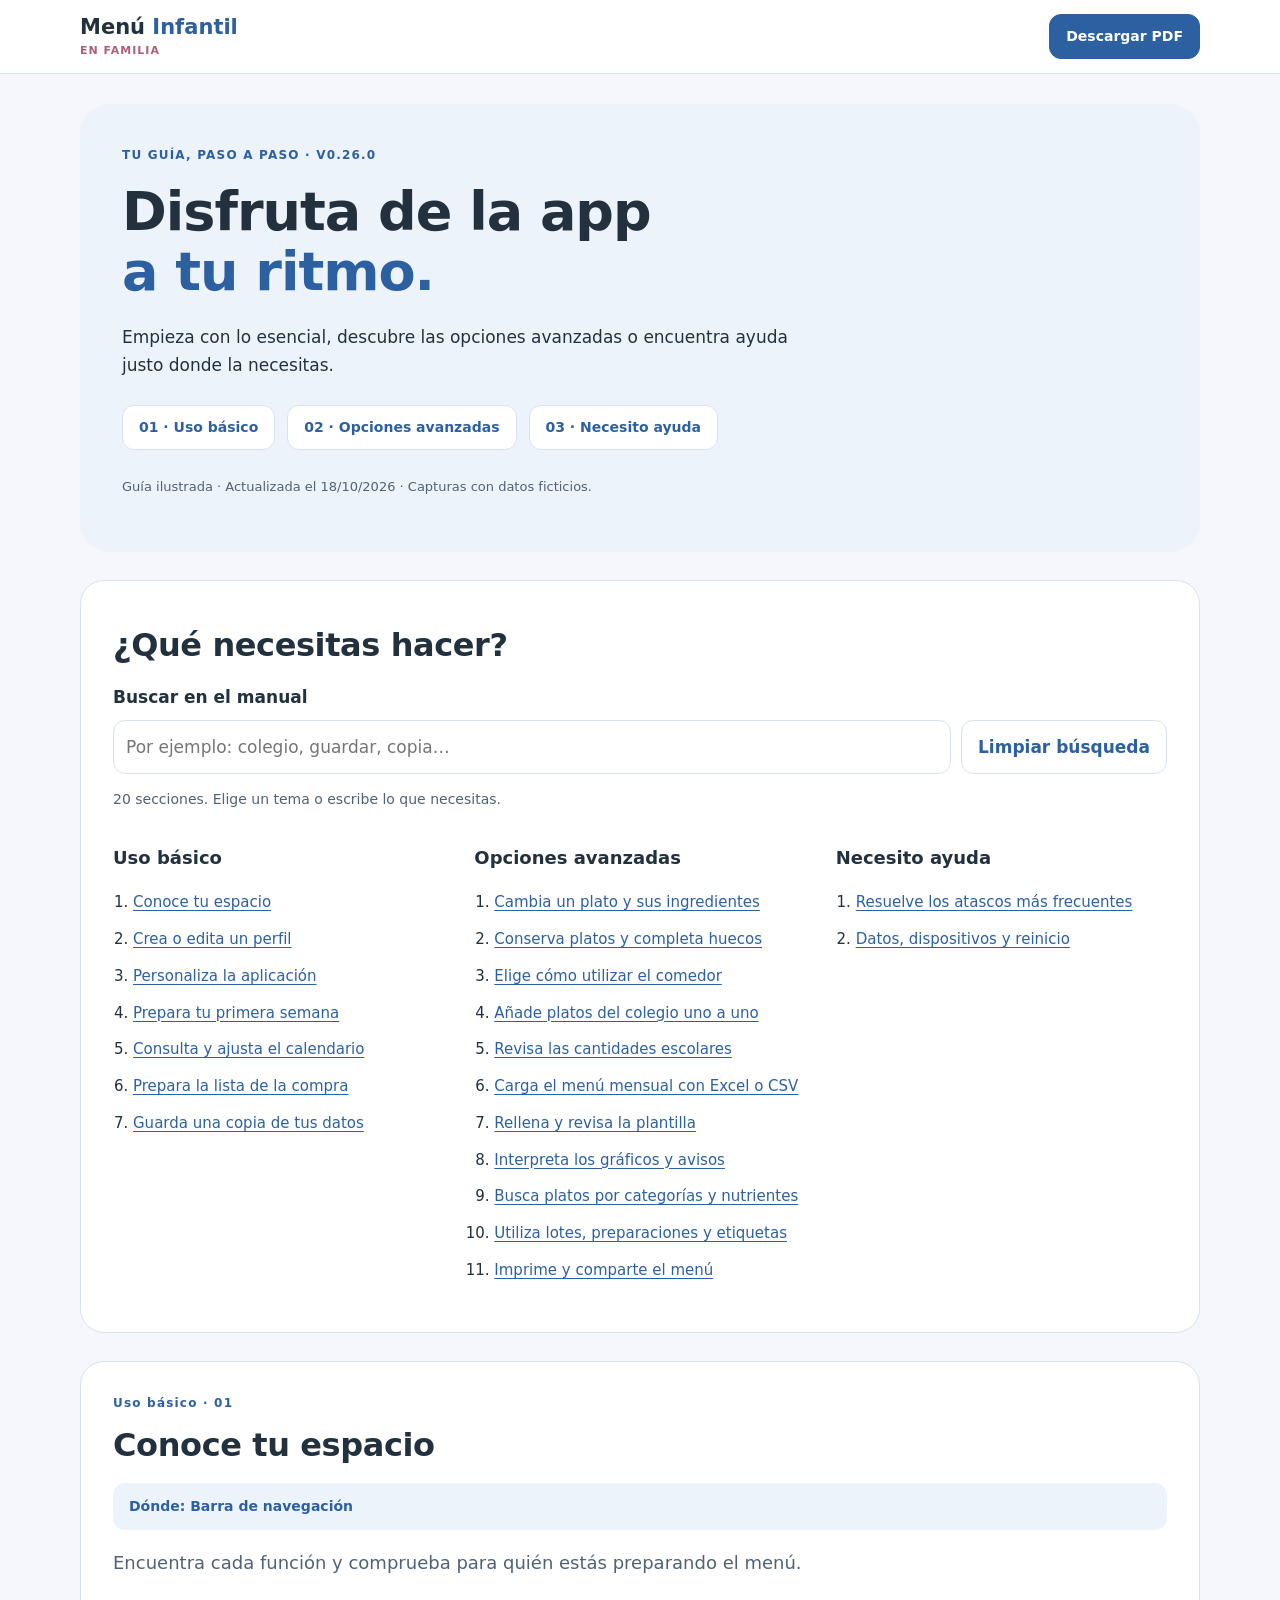
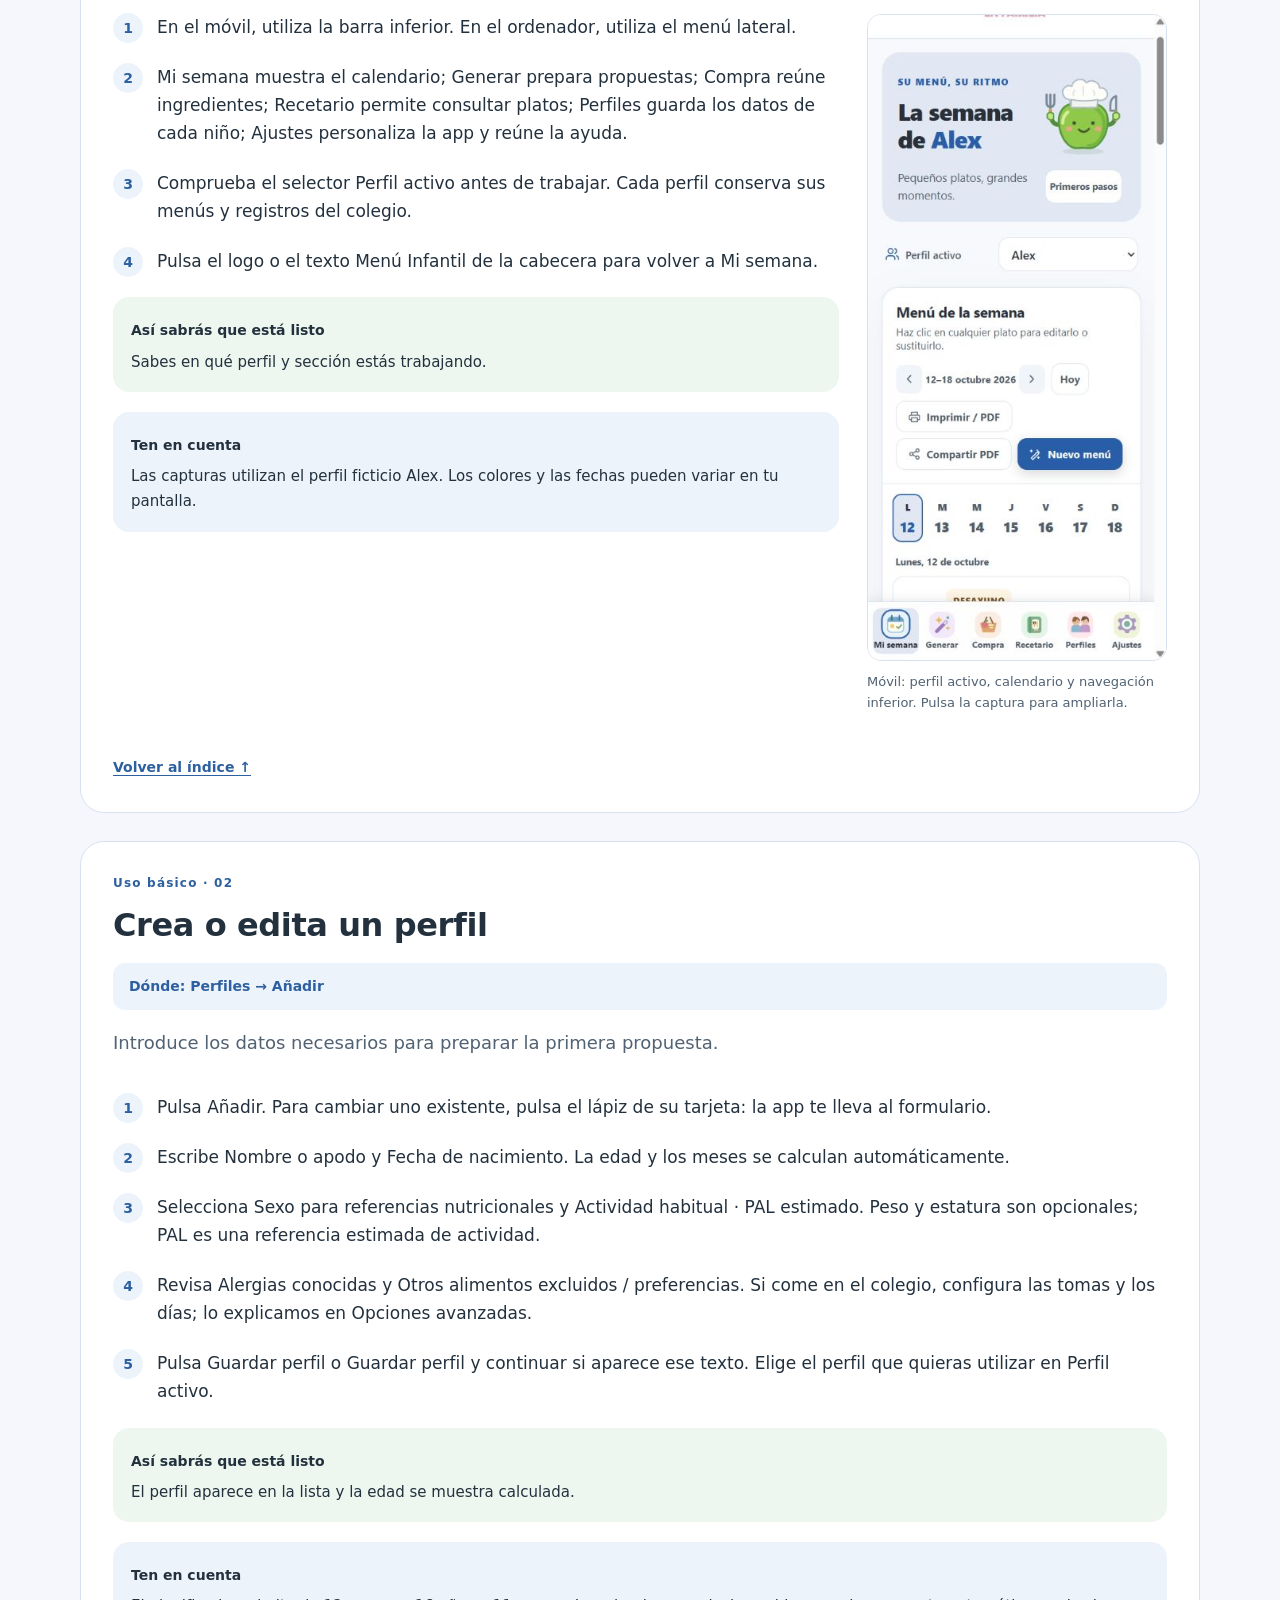
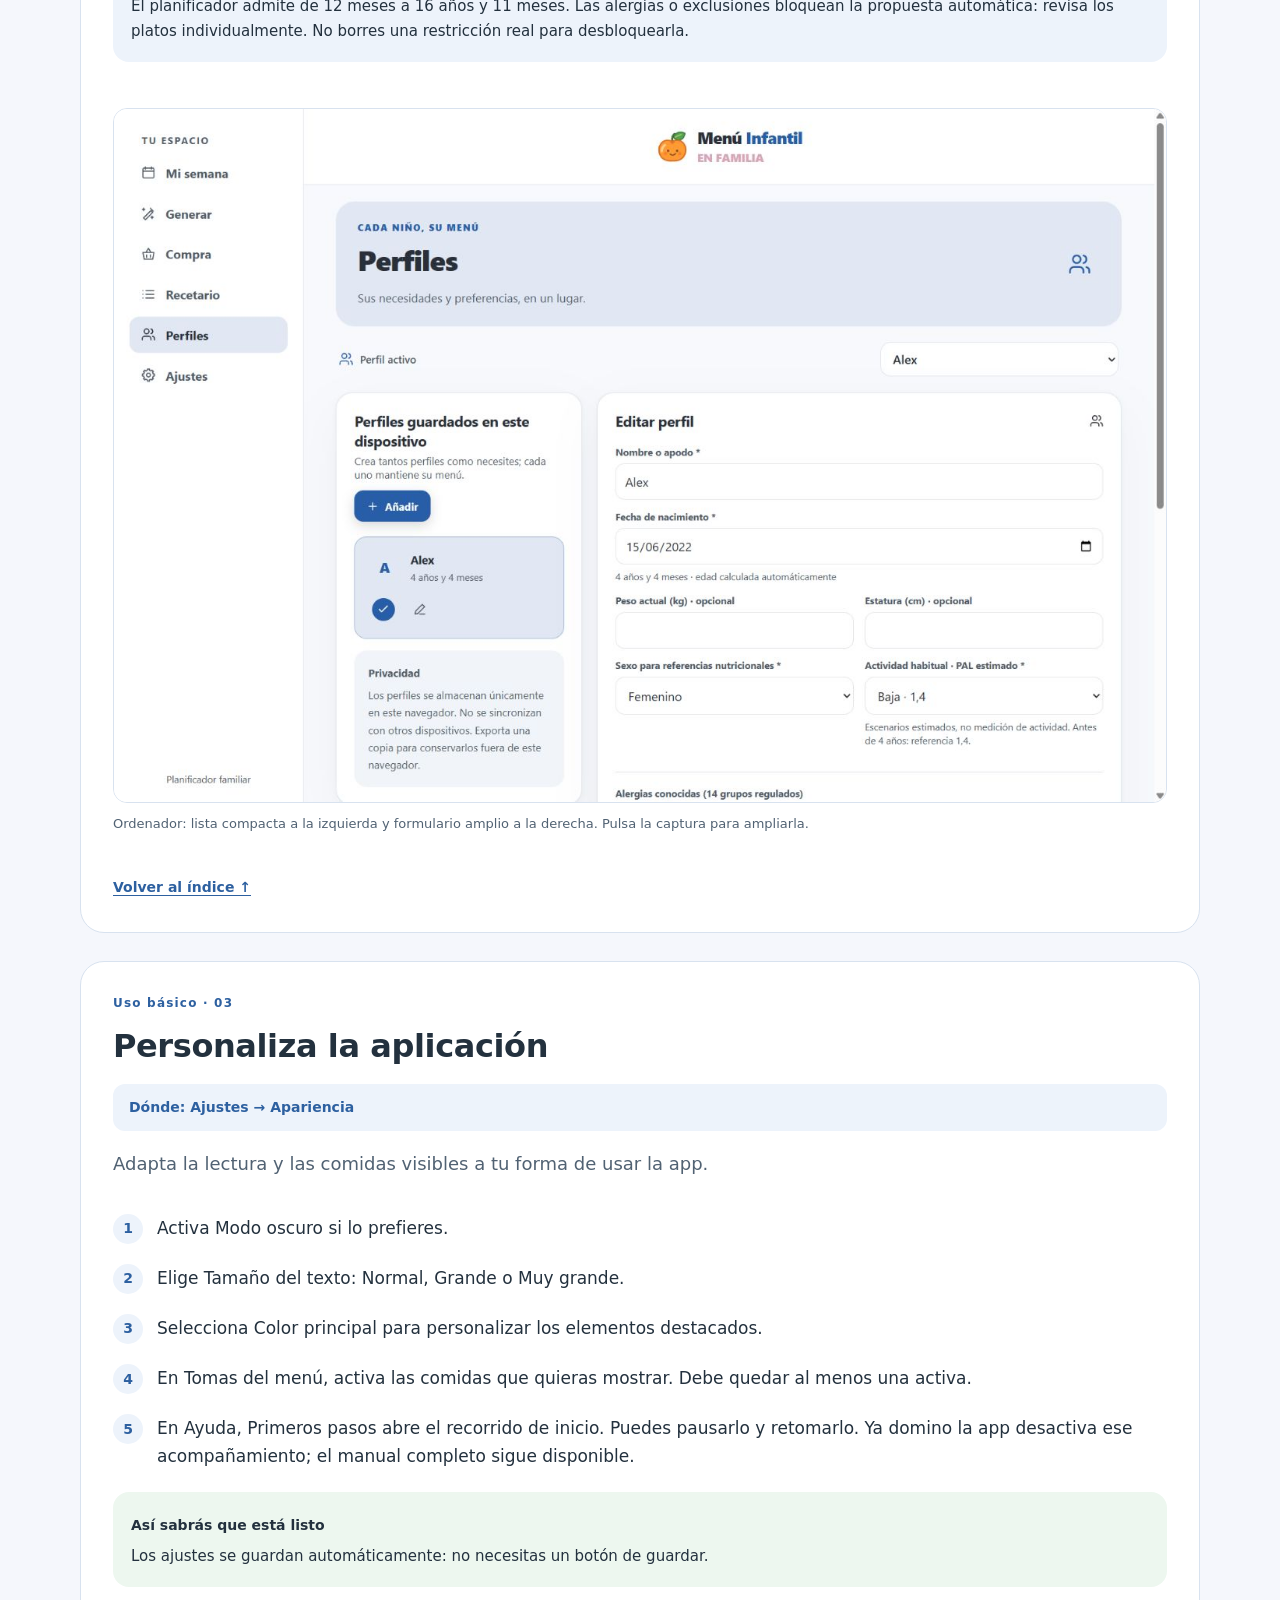
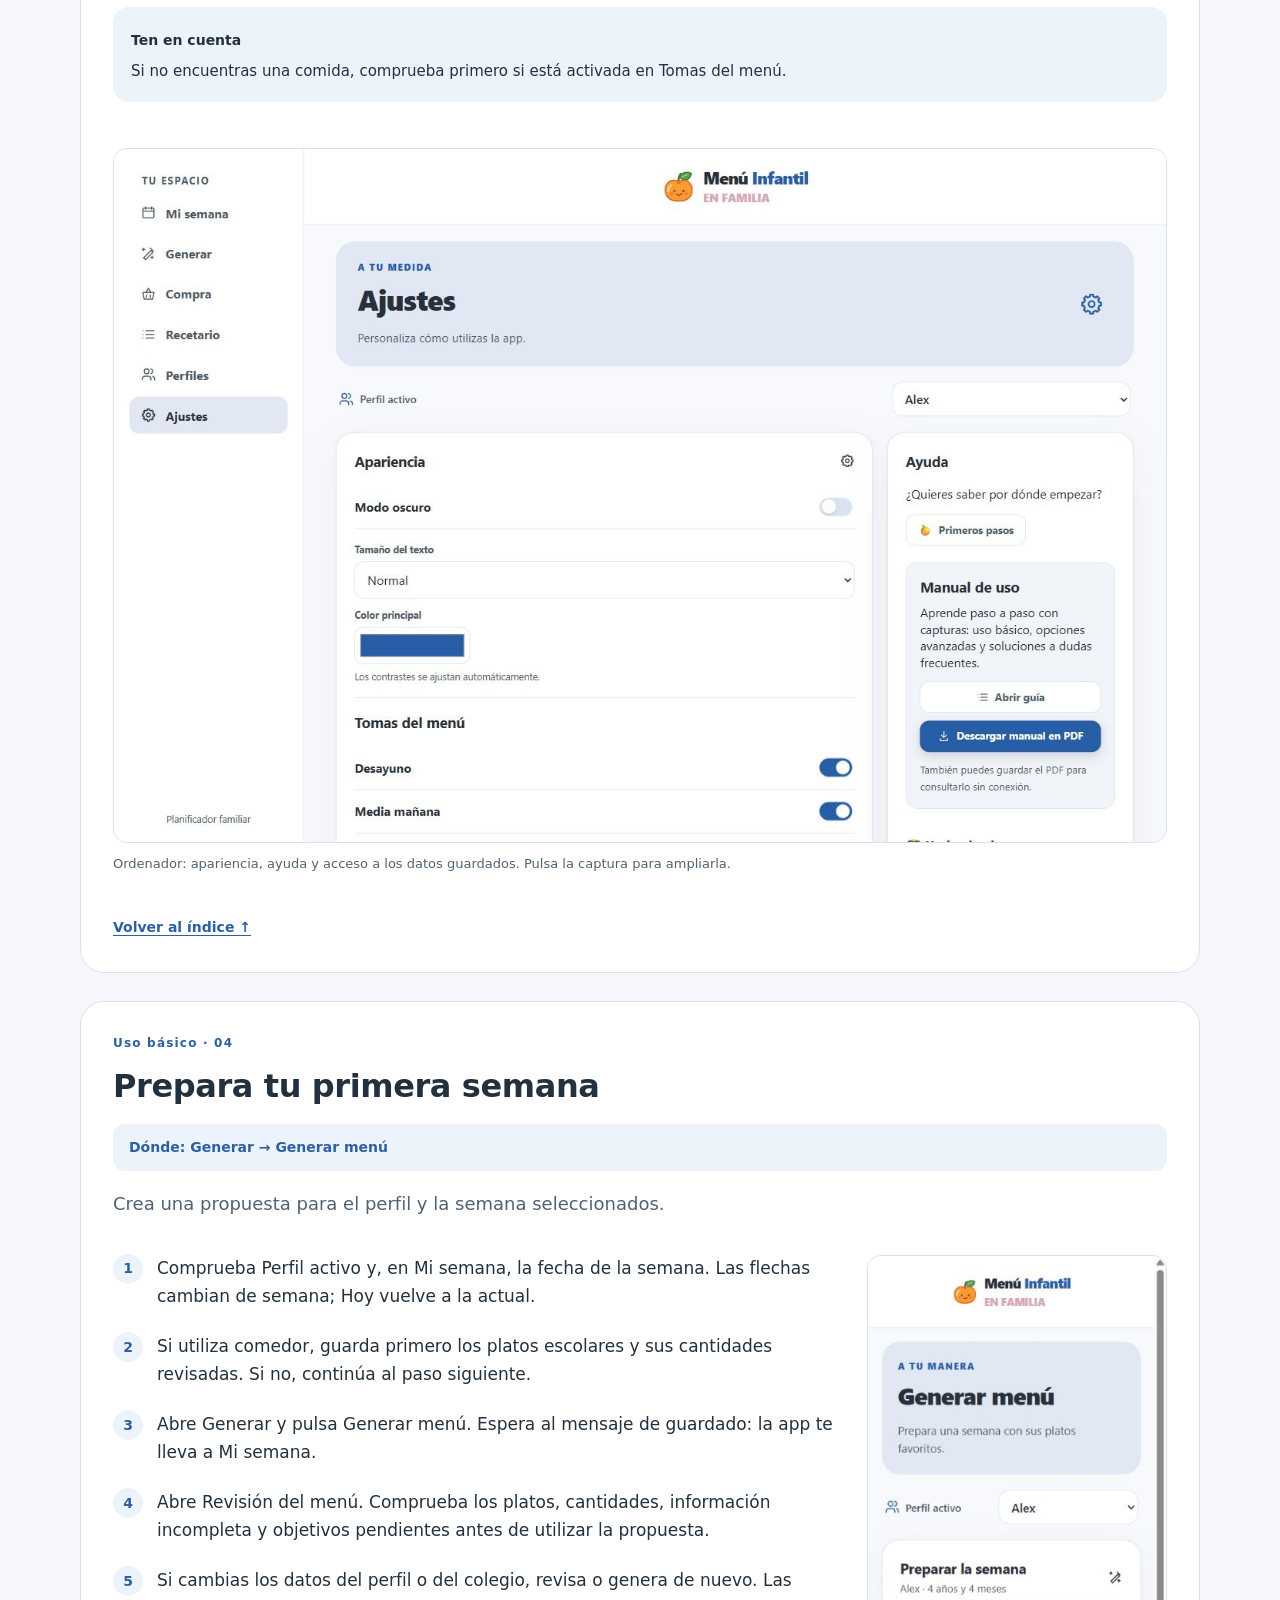
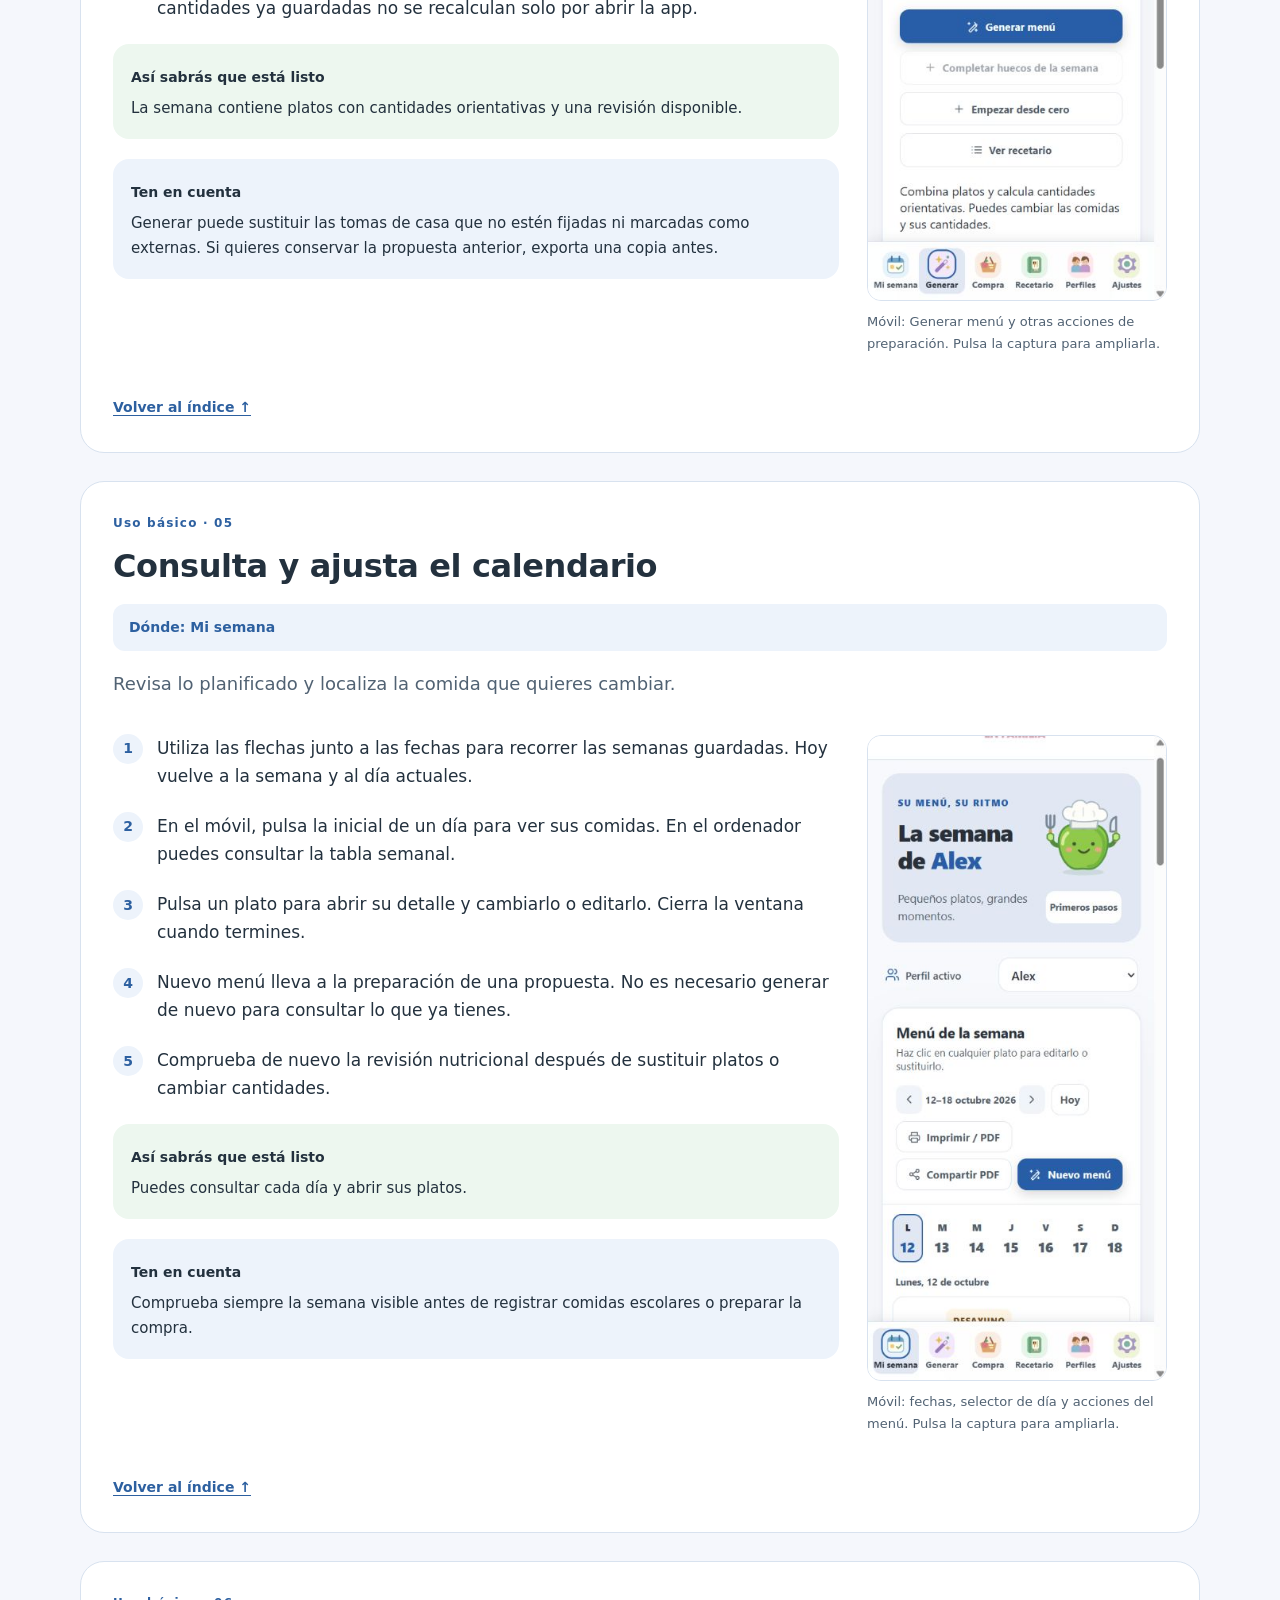
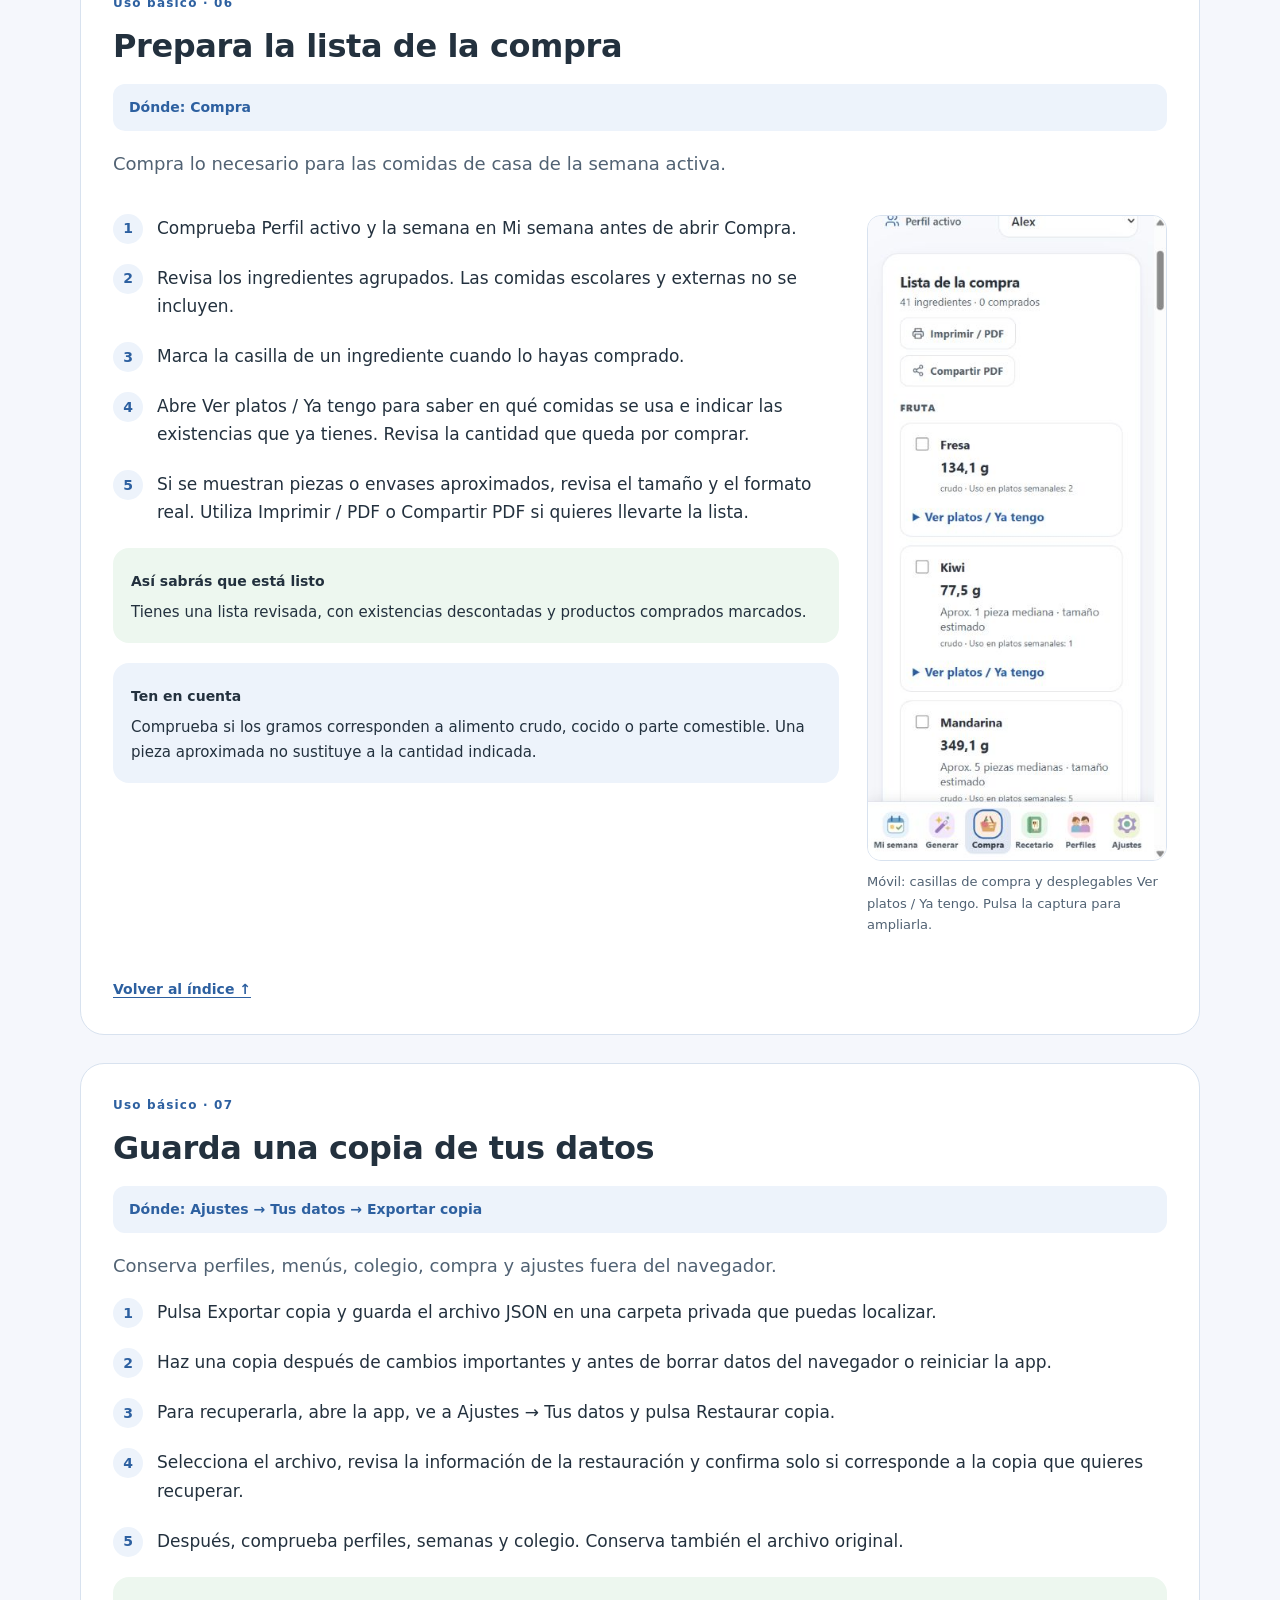
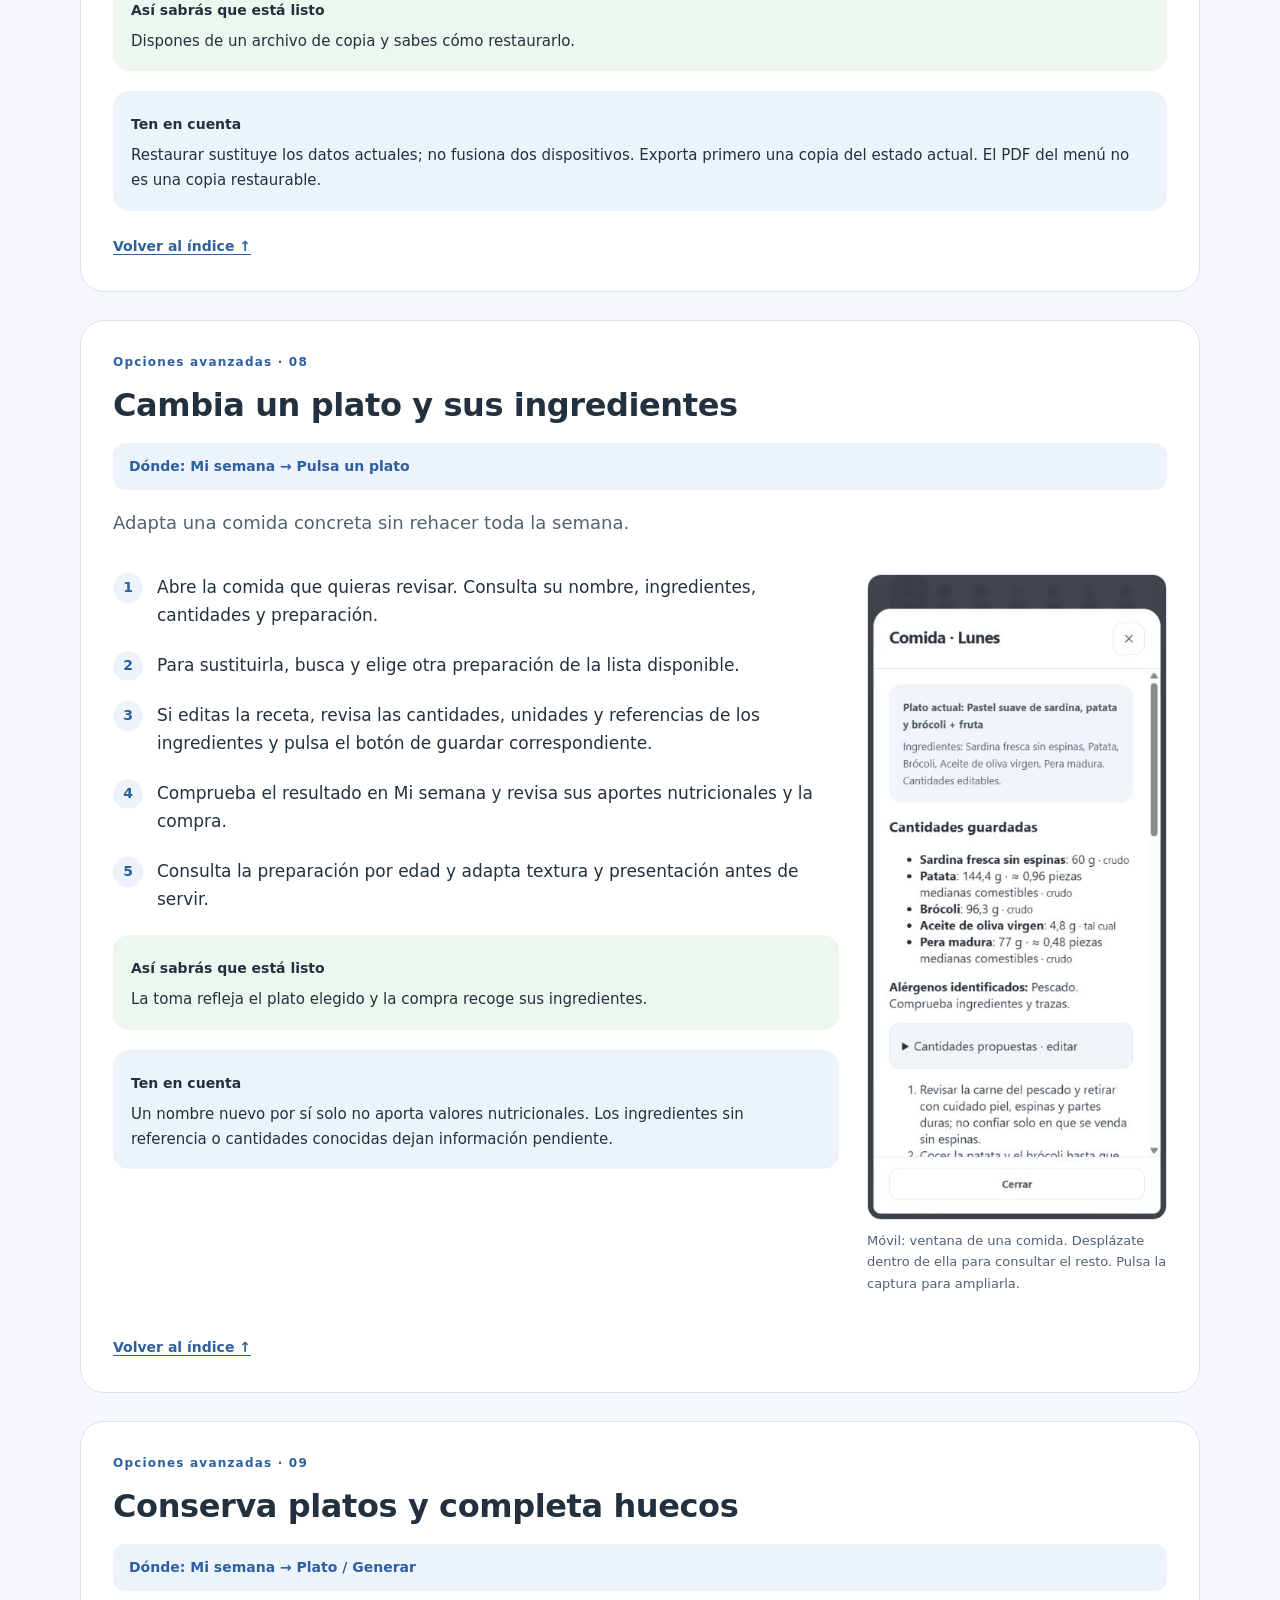
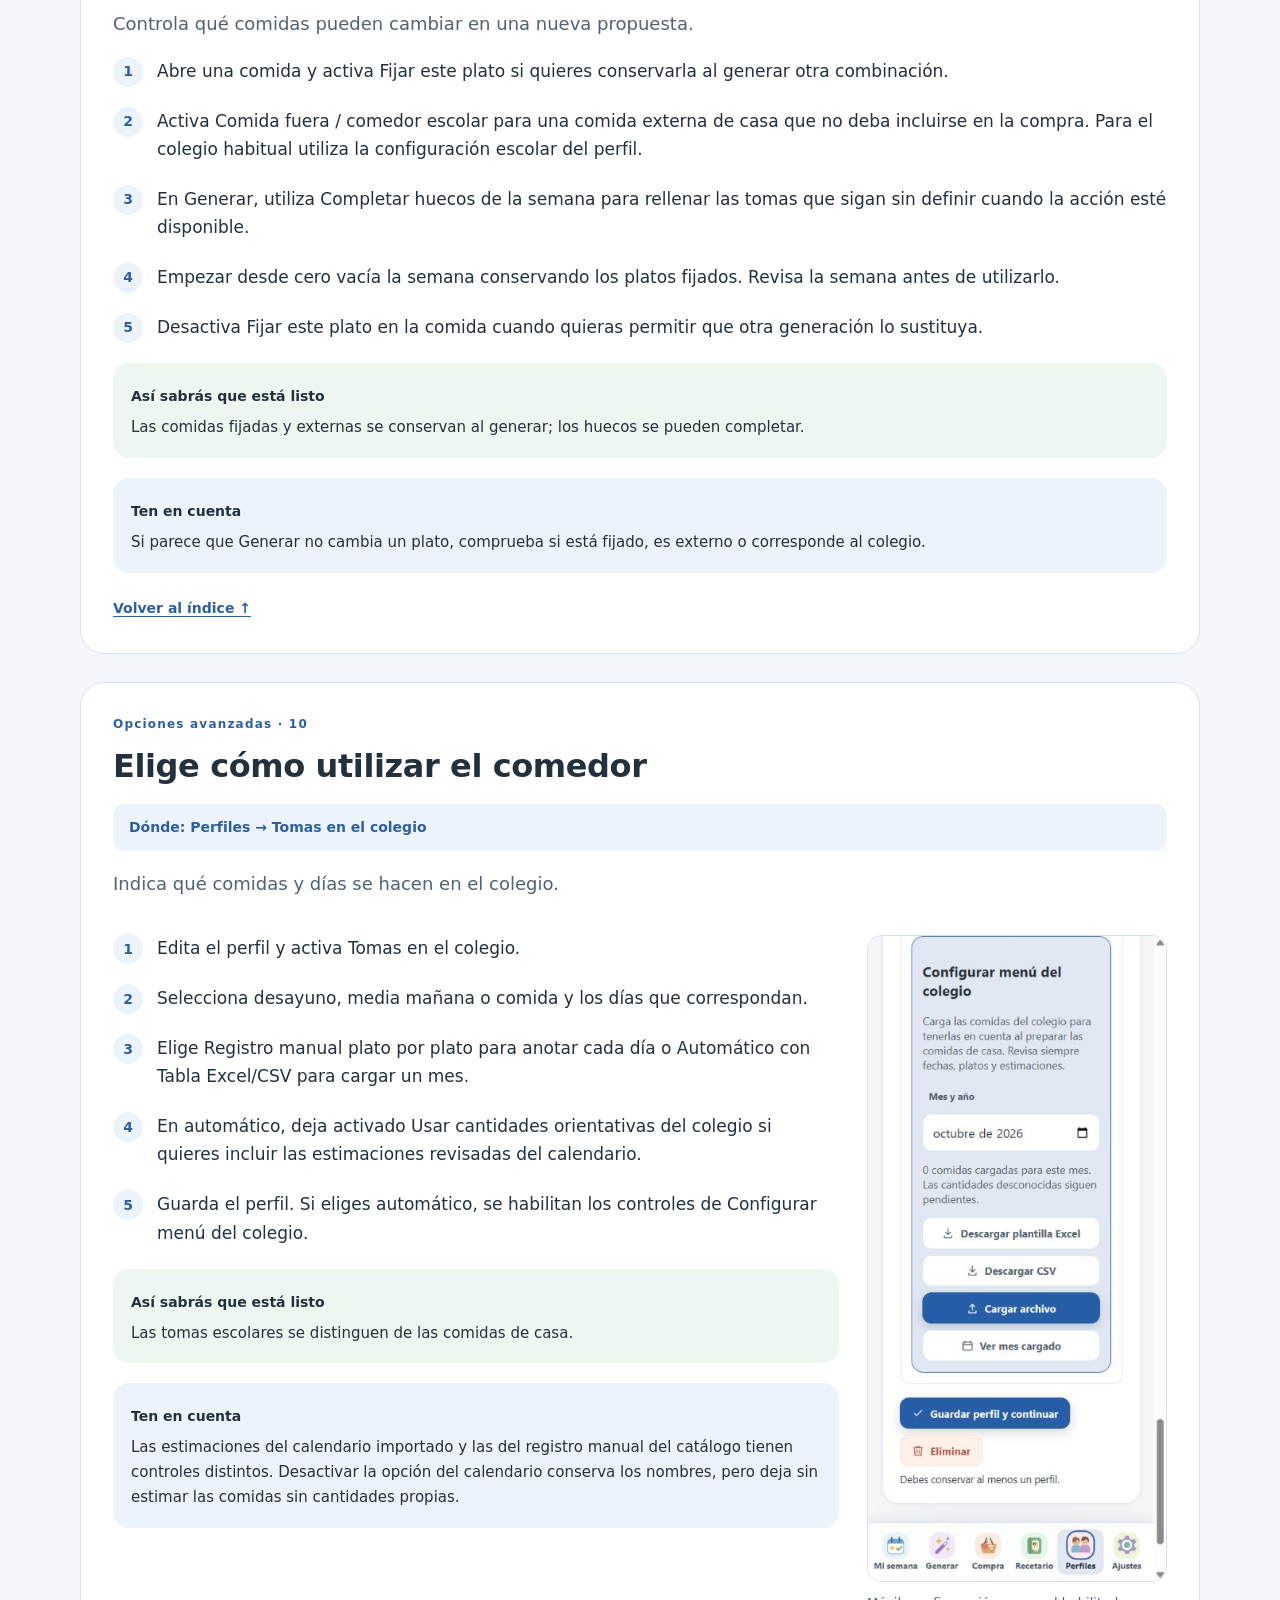
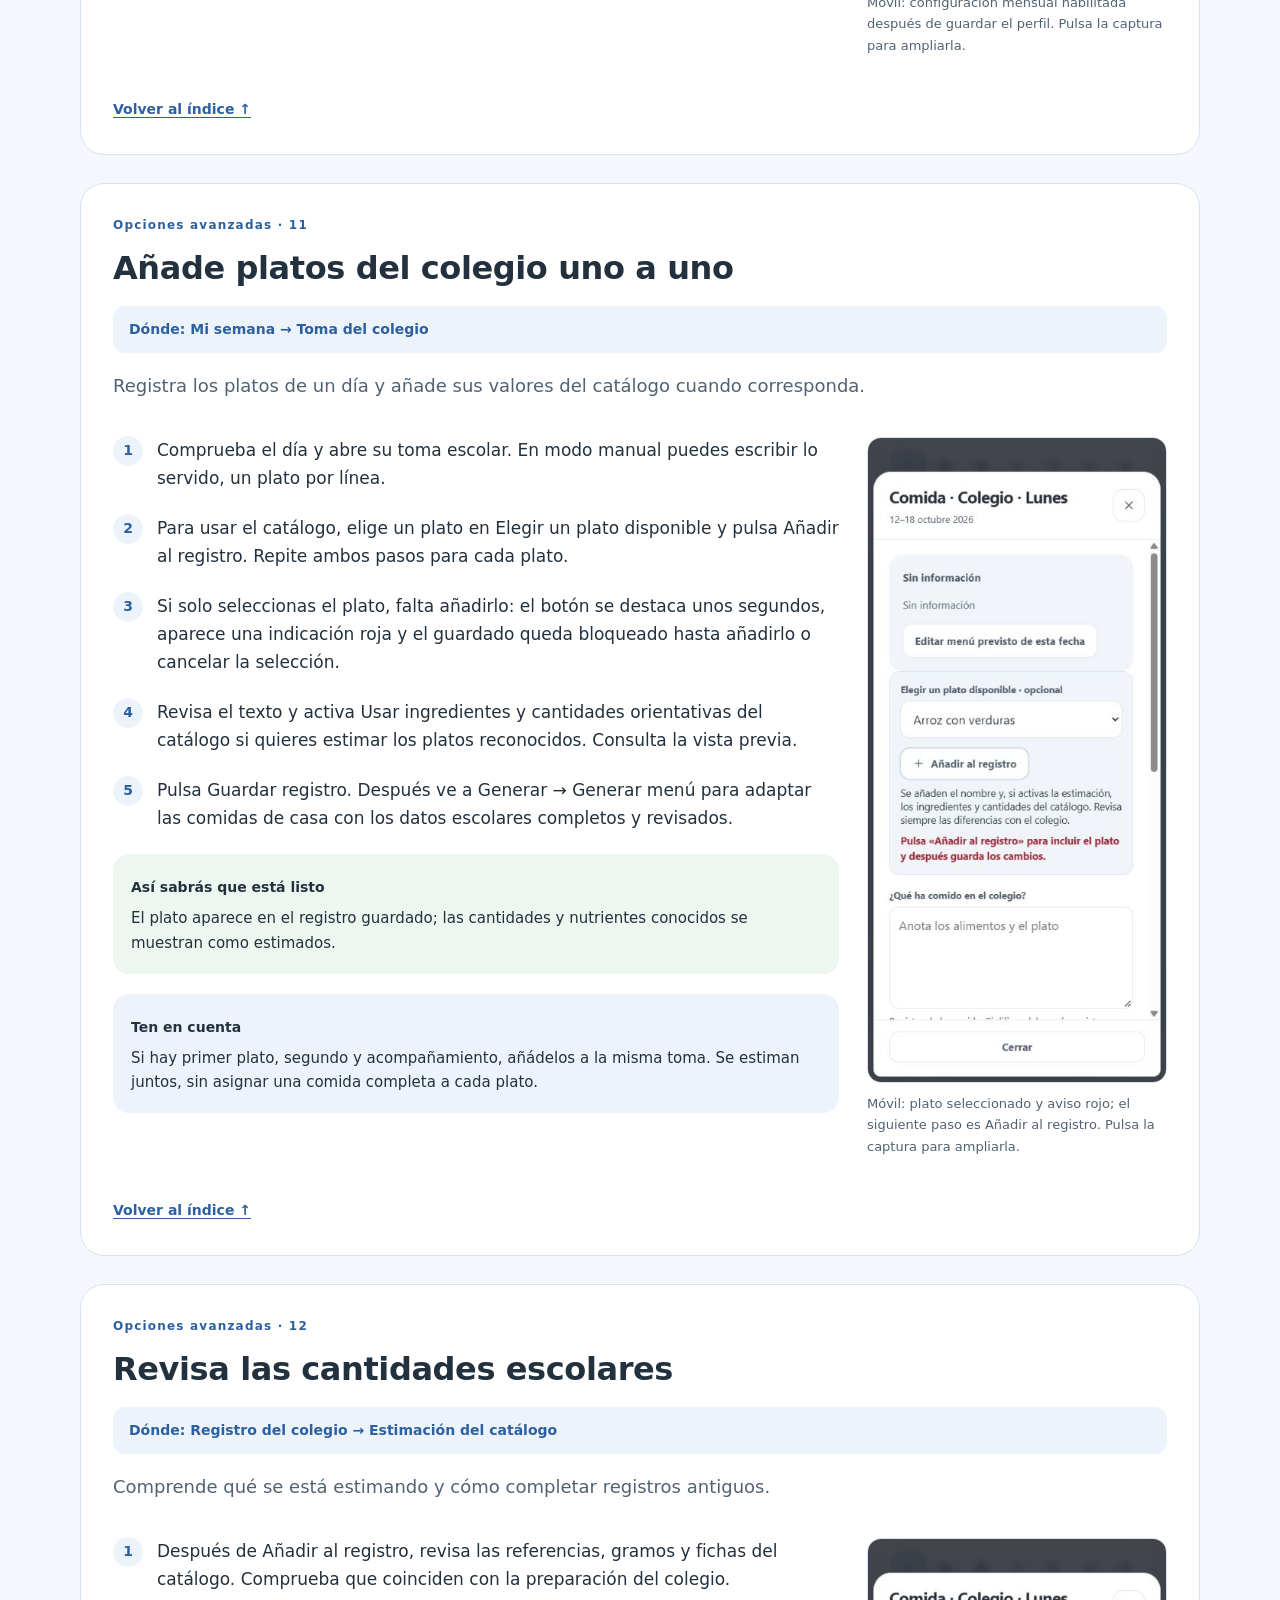
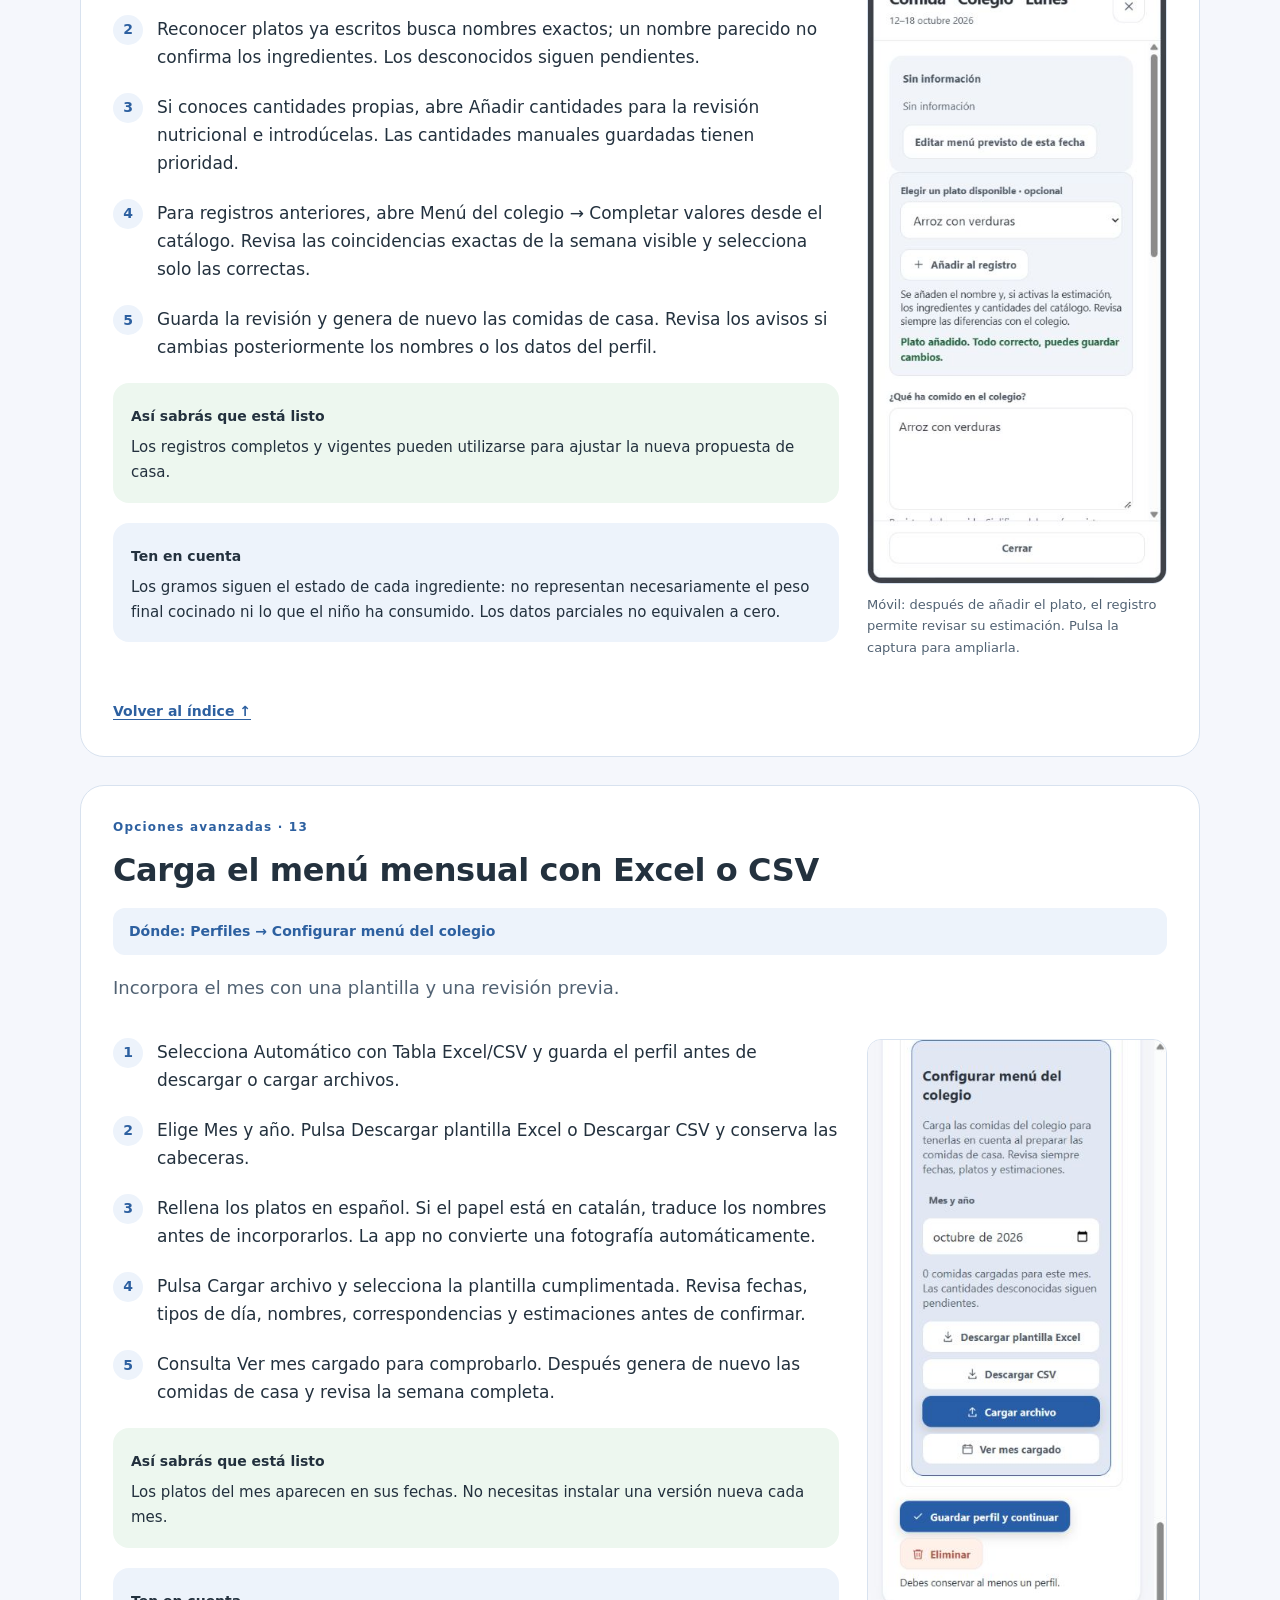
==== guia.html @ a20bf09d "V0.26.0: manual ilustrado de uso y ayuda en PDF Añade una guía accesible desde Ajustes > Ayuda, con " ====
<!doctype html><html lang="es"><head><meta charset="utf-8"><meta name="viewport" content="width=device-width,initial-scale=1"><meta name="color-scheme" content="light dark"><meta name="description" content="Manual ilustrado de Menú Infantil: primeros pasos, colegio, compra, recetas y resolución de dudas."><title>Manual de uso · Menú Infantil · V0.26.0</title><link rel="stylesheet" href="guia.css?v=0.26.0"></head><body><a class="skip" href="#contenido">Ir al manual</a><header class="guide-top"><a class="brand" href="./">Menú <span>Infantil</span><small>EN FAMILIA</small></a><a class="button" href="manual-menu-infantil.pdf" download>Descargar PDF</a></header><main id="contenido"><section class="intro"><p class="eyebrow">TU GUÍA, PASO A PASO · V0.26.0</p><h1>Disfruta de la app<br><span>a tu ritmo.</span></h1><p>Empieza con lo esencial, descubre las opciones avanzadas o encuentra ayuda justo donde la necesitas.</p><nav class="paths" aria-label="Elige tu recorrido"><a href="#orientarse">01 · Uso básico</a><a href="#editar">02 · Opciones avanzadas</a><a href="#problemas">03 · Necesito ayuda</a></nav><p class="caption">Guía ilustrada · Actualizada el 18/10/2026 · Capturas con datos ficticios.</p></section><section class="index" id="indice" aria-labelledby="indice-titulo"><h2 id="indice-titulo">¿Qué necesitas hacer?</h2><div class="search"><label for="buscar">Buscar en el manual</label><div><input type="search" id="buscar" placeholder="Por ejemplo: colegio, guardar, copia…" autocomplete="off"><button id="clear" type="button">Limpiar búsqueda</button></div><p id="search-status" role="status" aria-live="polite"></p></div><nav class="index-grid" aria-label="Índice del manual"><div><h3>Uso básico</h3><ol><li><a href="#orientarse">Conoce tu espacio</a></li><li><a href="#perfil">Crea o edita un perfil</a></li><li><a href="#ajustes">Personaliza la aplicación</a></li><li><a href="#generar">Prepara tu primera semana</a></li><li><a href="#semana">Consulta y ajusta el calendario</a></li><li><a href="#compra">Prepara la lista de la compra</a></li><li><a href="#copia">Guarda una copia de tus datos</a></li></ol></div><div><h3>Opciones avanzadas</h3><ol><li><a href="#editar">Cambia un plato y sus ingredientes</a></li><li><a href="#fijar">Conserva platos y completa huecos</a></li><li><a href="#colegio-configurar">Elige cómo utilizar el comedor</a></li><li><a href="#colegio-manual">Añade platos del colegio uno a uno</a></li><li><a href="#colegio-valores">Revisa las cantidades escolares</a></li><li><a href="#colegio-archivo">Carga el menú mensual con Excel o CSV</a></li><li><a href="#plantilla">Rellena y revisa la plantilla</a></li><li><a href="#graficos">Interpreta los gráficos y avisos</a></li><li><a href="#recetario">Busca platos por categorías y nutrientes</a></li><li><a href="#lotes">Utiliza lotes, preparaciones y etiquetas</a></li><li><a href="#pdf">Imprime y comparte el menú</a></li></ol></div><div><h3>Necesito ayuda</h3><ol><li><a href="#problemas">Resuelve los atascos más frecuentes</a></li><li><a href="#datos">Datos, dispositivos y reinicio</a></li></ol></div></nav></section><div id="lessons"><article class="chapter" id="orientarse" tabindex="-1" data-group="Uso básico"><header><p class="eyebrow">Uso básico · 01</p><h2>Conoce tu espacio</h2><p class="route">Dónde: Barra de navegación</p><p class="goal">Encuentra cada función y comprueba para quién estás preparando el menú.</p></header><div class="lesson illustrated"><div><ol class="steps"><li>En el móvil, utiliza la barra inferior. En el ordenador, utiliza el menú lateral.</li><li>Mi semana muestra el calendario; Generar prepara propuestas; Compra reúne ingredientes; Recetario permite consultar platos; Perfiles guarda los datos de cada niño; Ajustes personaliza la app y reúne la ayuda.</li><li>Comprueba el selector Perfil activo antes de trabajar. Cada perfil conserva sus menús y registros del colegio.</li><li>Pulsa el logo o el texto Menú Infantil de la cabecera para volver a Mi semana.</li></ol><div class="result"><strong>Así sabrás que está listo</strong><p>Sabes en qué perfil y sección estás trabajando.</p></div><aside class="tip"><strong>Ten en cuenta</strong><p>Las capturas utilizan el perfil ficticio Alex. Los colores y las fechas pueden variar en tu pantalla.</p></aside></div><figure class="phone"><a href="guia-semana-movil.png" target="_blank" rel="noopener" aria-label="Ampliar captura: Conoce tu espacio"><img src="guia-semana-movil.png" alt="Móvil: perfil activo, calendario y navegación inferior." loading="lazy" width="390" height="844"></a><figcaption>Móvil: perfil activo, calendario y navegación inferior. Pulsa la captura para ampliarla.</figcaption></figure></div><a class="back-index" href="#indice">Volver al índice ↑</a></article><article class="chapter" id="perfil" tabindex="-1" data-group="Uso básico"><header><p class="eyebrow">Uso básico · 02</p><h2>Crea o edita un perfil</h2><p class="route">Dónde: Perfiles → Añadir</p><p class="goal">Introduce los datos necesarios para preparar la primera propuesta.</p></header><div class="lesson illustrated"><div><ol class="steps"><li>Pulsa Añadir. Para cambiar uno existente, pulsa el lápiz de su tarjeta: la app te lleva al formulario.</li><li>Escribe Nombre o apodo y Fecha de nacimiento. La edad y los meses se calculan automáticamente.</li><li>Selecciona Sexo para referencias nutricionales y Actividad habitual · PAL estimado. Peso y estatura son opcionales; PAL es una referencia estimada de actividad.</li><li>Revisa Alergias conocidas y Otros alimentos excluidos / preferencias. Si come en el colegio, configura las tomas y los días; lo explicamos en Opciones avanzadas.</li><li>Pulsa Guardar perfil o Guardar perfil y continuar si aparece ese texto. Elige el perfil que quieras utilizar en Perfil activo.</li></ol><div class="result"><strong>Así sabrás que está listo</strong><p>El perfil aparece en la lista y la edad se muestra calculada.</p></div><aside class="tip"><strong>Ten en cuenta</strong><p>El planificador admite de 12 meses a 16 años y 11 meses. Las alergias o exclusiones bloquean la propuesta automática: revisa los platos individualmente. No borres una restricción real para desbloquearla.</p></aside></div><figure class="wide"><a href="guia-perfiles-pc.png" target="_blank" rel="noopener" aria-label="Ampliar captura: Crea o edita un perfil"><img src="guia-perfiles-pc.png" alt="Ordenador: lista compacta a la izquierda y formulario amplio a la derecha." loading="lazy" width="1366" height="900"></a><figcaption>Ordenador: lista compacta a la izquierda y formulario amplio a la derecha. Pulsa la captura para ampliarla.</figcaption></figure></div><a class="back-index" href="#indice">Volver al índice ↑</a></article><article class="chapter" id="ajustes" tabindex="-1" data-group="Uso básico"><header><p class="eyebrow">Uso básico · 03</p><h2>Personaliza la aplicación</h2><p class="route">Dónde: Ajustes → Apariencia</p><p class="goal">Adapta la lectura y las comidas visibles a tu forma de usar la app.</p></header><div class="lesson illustrated"><div><ol class="steps"><li>Activa Modo oscuro si lo prefieres.</li><li>Elige Tamaño del texto: Normal, Grande o Muy grande.</li><li>Selecciona Color principal para personalizar los elementos destacados.</li><li>En Tomas del menú, activa las comidas que quieras mostrar. Debe quedar al menos una activa.</li><li>En Ayuda, Primeros pasos abre el recorrido de inicio. Puedes pausarlo y retomarlo. Ya domino la app desactiva ese acompañamiento; el manual completo sigue disponible.</li></ol><div class="result"><strong>Así sabrás que está listo</strong><p>Los ajustes se guardan automáticamente: no necesitas un botón de guardar.</p></div><aside class="tip"><strong>Ten en cuenta</strong><p>Si no encuentras una comida, comprueba primero si está activada en Tomas del menú.</p></aside></div><figure class="wide"><a href="guia-ajustes-pc.png" target="_blank" rel="noopener" aria-label="Ampliar captura: Personaliza la aplicación"><img src="guia-ajustes-pc.png" alt="Ordenador: apariencia, ayuda y acceso a los datos guardados." loading="lazy" width="1366" height="900"></a><figcaption>Ordenador: apariencia, ayuda y acceso a los datos guardados. Pulsa la captura para ampliarla.</figcaption></figure></div><a class="back-index" href="#indice">Volver al índice ↑</a></article><article class="chapter" id="generar" tabindex="-1" data-group="Uso básico"><header><p class="eyebrow">Uso básico · 04</p><h2>Prepara tu primera semana</h2><p class="route">Dónde: Generar → Generar menú</p><p class="goal">Crea una propuesta para el perfil y la semana seleccionados.</p></header><div class="lesson illustrated"><div><ol class="steps"><li>Comprueba Perfil activo y, en Mi semana, la fecha de la semana. Las flechas cambian de semana; Hoy vuelve a la actual.</li><li>Si utiliza comedor, guarda primero los platos escolares y sus cantidades revisadas. Si no, continúa al paso siguiente.</li><li>Abre Generar y pulsa Generar menú. Espera al mensaje de guardado: la app te lleva a Mi semana.</li><li>Abre Revisión del menú. Comprueba los platos, cantidades, información incompleta y objetivos pendientes antes de utilizar la propuesta.</li><li>Si cambias los datos del perfil o del colegio, revisa o genera de nuevo. Las cantidades ya guardadas no se recalculan solo por abrir la app.</li></ol><div class="result"><strong>Así sabrás que está listo</strong><p>La semana contiene platos con cantidades orientativas y una revisión disponible.</p></div><aside class="tip"><strong>Ten en cuenta</strong><p>Generar puede sustituir las tomas de casa que no estén fijadas ni marcadas como externas. Si quieres conservar la propuesta anterior, exporta una copia antes.</p></aside></div><figure class="phone"><a href="guia-generar-movil.png" target="_blank" rel="noopener" aria-label="Ampliar captura: Prepara tu primera semana"><img src="guia-generar-movil.png" alt="Móvil: Generar menú y otras acciones de preparación." loading="lazy" width="390" height="844"></a><figcaption>Móvil: Generar menú y otras acciones de preparación. Pulsa la captura para ampliarla.</figcaption></figure></div><a class="back-index" href="#indice">Volver al índice ↑</a></article><article class="chapter" id="semana" tabindex="-1" data-group="Uso básico"><header><p class="eyebrow">Uso básico · 05</p><h2>Consulta y ajusta el calendario</h2><p class="route">Dónde: Mi semana</p><p class="goal">Revisa lo planificado y localiza la comida que quieres cambiar.</p></header><div class="lesson illustrated"><div><ol class="steps"><li>Utiliza las flechas junto a las fechas para recorrer las semanas guardadas. Hoy vuelve a la semana y al día actuales.</li><li>En el móvil, pulsa la inicial de un día para ver sus comidas. En el ordenador puedes consultar la tabla semanal.</li><li>Pulsa un plato para abrir su detalle y cambiarlo o editarlo. Cierra la ventana cuando termines.</li><li>Nuevo menú lleva a la preparación de una propuesta. No es necesario generar de nuevo para consultar lo que ya tienes.</li><li>Comprueba de nuevo la revisión nutricional después de sustituir platos o cambiar cantidades.</li></ol><div class="result"><strong>Así sabrás que está listo</strong><p>Puedes consultar cada día y abrir sus platos.</p></div><aside class="tip"><strong>Ten en cuenta</strong><p>Comprueba siempre la semana visible antes de registrar comidas escolares o preparar la compra.</p></aside></div><figure class="phone"><a href="guia-semana-movil.png" target="_blank" rel="noopener" aria-label="Ampliar captura: Consulta y ajusta el calendario"><img src="guia-semana-movil.png" alt="Móvil: fechas, selector de día y acciones del menú." loading="lazy" width="390" height="844"></a><figcaption>Móvil: fechas, selector de día y acciones del menú. Pulsa la captura para ampliarla.</figcaption></figure></div><a class="back-index" href="#indice">Volver al índice ↑</a></article><article class="chapter" id="compra" tabindex="-1" data-group="Uso básico"><header><p class="eyebrow">Uso básico · 06</p><h2>Prepara la lista de la compra</h2><p class="route">Dónde: Compra</p><p class="goal">Compra lo necesario para las comidas de casa de la semana activa.</p></header><div class="lesson illustrated"><div><ol class="steps"><li>Comprueba Perfil activo y la semana en Mi semana antes de abrir Compra.</li><li>Revisa los ingredientes agrupados. Las comidas escolares y externas no se incluyen.</li><li>Marca la casilla de un ingrediente cuando lo hayas comprado.</li><li>Abre Ver platos / Ya tengo para saber en qué comidas se usa e indicar las existencias que ya tienes. Revisa la cantidad que queda por comprar.</li><li>Si se muestran piezas o envases aproximados, revisa el tamaño y el formato real. Utiliza Imprimir / PDF o Compartir PDF si quieres llevarte la lista.</li></ol><div class="result"><strong>Así sabrás que está listo</strong><p>Tienes una lista revisada, con existencias descontadas y productos comprados marcados.</p></div><aside class="tip"><strong>Ten en cuenta</strong><p>Comprueba si los gramos corresponden a alimento crudo, cocido o parte comestible. Una pieza aproximada no sustituye a la cantidad indicada.</p></aside></div><figure class="phone"><a href="guia-compra-movil.png" target="_blank" rel="noopener" aria-label="Ampliar captura: Prepara la lista de la compra"><img src="guia-compra-movil.png" alt="Móvil: casillas de compra y desplegables Ver platos / Ya tengo." loading="lazy" width="390" height="844"></a><figcaption>Móvil: casillas de compra y desplegables Ver platos / Ya tengo. Pulsa la captura para ampliarla.</figcaption></figure></div><a class="back-index" href="#indice">Volver al índice ↑</a></article><article class="chapter" id="copia" tabindex="-1" data-group="Uso básico"><header><p class="eyebrow">Uso básico · 07</p><h2>Guarda una copia de tus datos</h2><p class="route">Dónde: Ajustes → Tus datos → Exportar copia</p><p class="goal">Conserva perfiles, menús, colegio, compra y ajustes fuera del navegador.</p></header><div class="lesson "><div><ol class="steps"><li>Pulsa Exportar copia y guarda el archivo JSON en una carpeta privada que puedas localizar.</li><li>Haz una copia después de cambios importantes y antes de borrar datos del navegador o reiniciar la app.</li><li>Para recuperarla, abre la app, ve a Ajustes → Tus datos y pulsa Restaurar copia.</li><li>Selecciona el archivo, revisa la información de la restauración y confirma solo si corresponde a la copia que quieres recuperar.</li><li>Después, comprueba perfiles, semanas y colegio. Conserva también el archivo original.</li></ol><div class="result"><strong>Así sabrás que está listo</strong><p>Dispones de un archivo de copia y sabes cómo restaurarlo.</p></div><aside class="tip"><strong>Ten en cuenta</strong><p>Restaurar sustituye los datos actuales; no fusiona dos dispositivos. Exporta primero una copia del estado actual. El PDF del menú no es una copia restaurable.</p></aside></div></div><a class="back-index" href="#indice">Volver al índice ↑</a></article><article class="chapter" id="editar" tabindex="-1" data-group="Opciones avanzadas"><header><p class="eyebrow">Opciones avanzadas · 08</p><h2>Cambia un plato y sus ingredientes</h2><p class="route">Dónde: Mi semana → Pulsa un plato</p><p class="goal">Adapta una comida concreta sin rehacer toda la semana.</p></header><div class="lesson illustrated"><div><ol class="steps"><li>Abre la comida que quieras revisar. Consulta su nombre, ingredientes, cantidades y preparación.</li><li>Para sustituirla, busca y elige otra preparación de la lista disponible.</li><li>Si editas la receta, revisa las cantidades, unidades y referencias de los ingredientes y pulsa el botón de guardar correspondiente.</li><li>Comprueba el resultado en Mi semana y revisa sus aportes nutricionales y la compra.</li><li>Consulta la preparación por edad y adapta textura y presentación antes de servir.</li></ol><div class="result"><strong>Así sabrás que está listo</strong><p>La toma refleja el plato elegido y la compra recoge sus ingredientes.</p></div><aside class="tip"><strong>Ten en cuenta</strong><p>Un nombre nuevo por sí solo no aporta valores nutricionales. Los ingredientes sin referencia o cantidades conocidas dejan información pendiente.</p></aside></div><figure class="phone"><a href="guia-plato-movil.png" target="_blank" rel="noopener" aria-label="Ampliar captura: Cambia un plato y sus ingredientes"><img src="guia-plato-movil.png" alt="Móvil: ventana de una comida. Desplázate dentro de ella para consultar el resto." loading="lazy" width="390" height="844"></a><figcaption>Móvil: ventana de una comida. Desplázate dentro de ella para consultar el resto. Pulsa la captura para ampliarla.</figcaption></figure></div><a class="back-index" href="#indice">Volver al índice ↑</a></article><article class="chapter" id="fijar" tabindex="-1" data-group="Opciones avanzadas"><header><p class="eyebrow">Opciones avanzadas · 09</p><h2>Conserva platos y completa huecos</h2><p class="route">Dónde: Mi semana → Plato / Generar</p><p class="goal">Controla qué comidas pueden cambiar en una nueva propuesta.</p></header><div class="lesson "><div><ol class="steps"><li>Abre una comida y activa Fijar este plato si quieres conservarla al generar otra combinación.</li><li>Activa Comida fuera / comedor escolar para una comida externa de casa que no deba incluirse en la compra. Para el colegio habitual utiliza la configuración escolar del perfil.</li><li>En Generar, utiliza Completar huecos de la semana para rellenar las tomas que sigan sin definir cuando la acción esté disponible.</li><li>Empezar desde cero vacía la semana conservando los platos fijados. Revisa la semana antes de utilizarlo.</li><li>Desactiva Fijar este plato en la comida cuando quieras permitir que otra generación lo sustituya.</li></ol><div class="result"><strong>Así sabrás que está listo</strong><p>Las comidas fijadas y externas se conservan al generar; los huecos se pueden completar.</p></div><aside class="tip"><strong>Ten en cuenta</strong><p>Si parece que Generar no cambia un plato, comprueba si está fijado, es externo o corresponde al colegio.</p></aside></div></div><a class="back-index" href="#indice">Volver al índice ↑</a></article><article class="chapter" id="colegio-configurar" tabindex="-1" data-group="Opciones avanzadas"><header><p class="eyebrow">Opciones avanzadas · 10</p><h2>Elige cómo utilizar el comedor</h2><p class="route">Dónde: Perfiles → Tomas en el colegio</p><p class="goal">Indica qué comidas y días se hacen en el colegio.</p></header><div class="lesson illustrated"><div><ol class="steps"><li>Edita el perfil y activa Tomas en el colegio.</li><li>Selecciona desayuno, media mañana o comida y los días que correspondan.</li><li>Elige Registro manual plato por plato para anotar cada día o Automático con Tabla Excel/CSV para cargar un mes.</li><li>En automático, deja activado Usar cantidades orientativas del colegio si quieres incluir las estimaciones revisadas del calendario.</li><li>Guarda el perfil. Si eliges automático, se habilitan los controles de Configurar menú del colegio.</li></ol><div class="result"><strong>Así sabrás que está listo</strong><p>Las tomas escolares se distinguen de las comidas de casa.</p></div><aside class="tip"><strong>Ten en cuenta</strong><p>Las estimaciones del calendario importado y las del registro manual del catálogo tienen controles distintos. Desactivar la opción del calendario conserva los nombres, pero deja sin estimar las comidas sin cantidades propias.</p></aside></div><figure class="phone"><a href="guia-colegio-archivo-movil.png" target="_blank" rel="noopener" aria-label="Ampliar captura: Elige cómo utilizar el comedor"><img src="guia-colegio-archivo-movil.png" alt="Móvil: configuración mensual habilitada después de guardar el perfil." loading="lazy" width="390" height="844"></a><figcaption>Móvil: configuración mensual habilitada después de guardar el perfil. Pulsa la captura para ampliarla.</figcaption></figure></div><a class="back-index" href="#indice">Volver al índice ↑</a></article><article class="chapter" id="colegio-manual" tabindex="-1" data-group="Opciones avanzadas"><header><p class="eyebrow">Opciones avanzadas · 11</p><h2>Añade platos del colegio uno a uno</h2><p class="route">Dónde: Mi semana → Toma del colegio</p><p class="goal">Registra los platos de un día y añade sus valores del catálogo cuando corresponda.</p></header><div class="lesson illustrated"><div><ol class="steps"><li>Comprueba el día y abre su toma escolar. En modo manual puedes escribir lo servido, un plato por línea.</li><li>Para usar el catálogo, elige un plato en Elegir un plato disponible y pulsa Añadir al registro. Repite ambos pasos para cada plato.</li><li>Si solo seleccionas el plato, falta añadirlo: el botón se destaca unos segundos, aparece una indicación roja y el guardado queda bloqueado hasta añadirlo o cancelar la selección.</li><li>Revisa el texto y activa Usar ingredientes y cantidades orientativas del catálogo si quieres estimar los platos reconocidos. Consulta la vista previa.</li><li>Pulsa Guardar registro. Después ve a Generar → Generar menú para adaptar las comidas de casa con los datos escolares completos y revisados.</li></ol><div class="result"><strong>Así sabrás que está listo</strong><p>El plato aparece en el registro guardado; las cantidades y nutrientes conocidos se muestran como estimados.</p></div><aside class="tip"><strong>Ten en cuenta</strong><p>Si hay primer plato, segundo y acompañamiento, añádelos a la misma toma. Se estiman juntos, sin asignar una comida completa a cada plato.</p></aside></div><figure class="phone"><a href="guia-colegio-anadir-movil.png" target="_blank" rel="noopener" aria-label="Ampliar captura: Añade platos del colegio uno a uno"><img src="guia-colegio-anadir-movil.png" alt="Móvil: plato seleccionado y aviso rojo; el siguiente paso es Añadir al registro." loading="lazy" width="390" height="844"></a><figcaption>Móvil: plato seleccionado y aviso rojo; el siguiente paso es Añadir al registro. Pulsa la captura para ampliarla.</figcaption></figure></div><a class="back-index" href="#indice">Volver al índice ↑</a></article><article class="chapter" id="colegio-valores" tabindex="-1" data-group="Opciones avanzadas"><header><p class="eyebrow">Opciones avanzadas · 12</p><h2>Revisa las cantidades escolares</h2><p class="route">Dónde: Registro del colegio → Estimación del catálogo</p><p class="goal">Comprende qué se está estimando y cómo completar registros antiguos.</p></header><div class="lesson illustrated"><div><ol class="steps"><li>Después de Añadir al registro, revisa las referencias, gramos y fichas del catálogo. Comprueba que coinciden con la preparación del colegio.</li><li>Reconocer platos ya escritos busca nombres exactos; un nombre parecido no confirma los ingredientes. Los desconocidos siguen pendientes.</li><li>Si conoces cantidades propias, abre Añadir cantidades para la revisión nutricional e introdúcelas. Las cantidades manuales guardadas tienen prioridad.</li><li>Para registros anteriores, abre Menú del colegio → Completar valores desde el catálogo. Revisa las coincidencias exactas de la semana visible y selecciona solo las correctas.</li><li>Guarda la revisión y genera de nuevo las comidas de casa. Revisa los avisos si cambias posteriormente los nombres o los datos del perfil.</li></ol><div class="result"><strong>Así sabrás que está listo</strong><p>Los registros completos y vigentes pueden utilizarse para ajustar la nueva propuesta de casa.</p></div><aside class="tip"><strong>Ten en cuenta</strong><p>Los gramos siguen el estado de cada ingrediente: no representan necesariamente el peso final cocinado ni lo que el niño ha consumido. Los datos parciales no equivalen a cero.</p></aside></div><figure class="phone"><a href="guia-colegio-estimacion-movil.png" target="_blank" rel="noopener" aria-label="Ampliar captura: Revisa las cantidades escolares"><img src="guia-colegio-estimacion-movil.png" alt="Móvil: después de añadir el plato, el registro permite revisar su estimación." loading="lazy" width="390" height="844"></a><figcaption>Móvil: después de añadir el plato, el registro permite revisar su estimación. Pulsa la captura para ampliarla.</figcaption></figure></div><a class="back-index" href="#indice">Volver al índice ↑</a></article><article class="chapter" id="colegio-archivo" tabindex="-1" data-group="Opciones avanzadas"><header><p class="eyebrow">Opciones avanzadas · 13</p><h2>Carga el menú mensual con Excel o CSV</h2><p class="route">Dónde: Perfiles → Configurar menú del colegio</p><p class="goal">Incorpora el mes con una plantilla y una revisión previa.</p></header><div class="lesson illustrated"><div><ol class="steps"><li>Selecciona Automático con Tabla Excel/CSV y guarda el perfil antes de descargar o cargar archivos.</li><li>Elige Mes y año. Pulsa Descargar plantilla Excel o Descargar CSV y conserva las cabeceras.</li><li>Rellena los platos en español. Si el papel está en catalán, traduce los nombres antes de incorporarlos. La app no convierte una fotografía automáticamente.</li><li>Pulsa Cargar archivo y selecciona la plantilla cumplimentada. Revisa fechas, tipos de día, nombres, correspondencias y estimaciones antes de confirmar.</li><li>Consulta Ver mes cargado para comprobarlo. Después genera de nuevo las comidas de casa y revisa la semana completa.</li></ol><div class="result"><strong>Así sabrás que está listo</strong><p>Los platos del mes aparecen en sus fechas. No necesitas instalar una versión nueva cada mes.</p></div><aside class="tip"><strong>Ten en cuenta</strong><p>Si ya generaste sin cargar el archivo, las tomas escolares muestran un aviso de menú pendiente. No son los platos reales del colegio.</p></aside></div><figure class="phone"><a href="guia-colegio-archivo-movil.png" target="_blank" rel="noopener" aria-label="Ampliar captura: Carga el menú mensual con Excel o CSV"><img src="guia-colegio-archivo-movil.png" alt="Móvil: selecciona mes, descarga la plantilla y utiliza Cargar archivo." loading="lazy" width="390" height="844"></a><figcaption>Móvil: selecciona mes, descarga la plantilla y utiliza Cargar archivo. Pulsa la captura para ampliarla.</figcaption></figure></div><a class="back-index" href="#indice">Volver al índice ↑</a></article><article class="chapter" id="plantilla" tabindex="-1" data-group="Opciones avanzadas"><header><p class="eyebrow">Opciones avanzadas · 14</p><h2>Rellena y revisa la plantilla</h2><p class="route">Dónde: Plantilla Excel/CSV → Revisión de importación</p><p class="goal">Evita errores de fecha, formato y días sin comedor.</p></header><div class="lesson "><div><ol class="steps"><li>Mantén estas columnas: fecha, tipo_dia, primero, segundo, guarnicion, postre, otros y observaciones.</li><li>Escribe la fecha con el formato de la plantilla. En tipo_dia utiliza colegio, casa o desconocido. Un día en blanco no se interpreta como festivo.</li><li>Ejemplo: fecha 2026-10-13; tipo_dia colegio; primero Arroz con verduras; segundo Merluza al horno. Añade solo los componentes que realmente figuren en el menú.</li><li>No uses fórmulas, enlaces ni celdas combinadas. No incluyas información personal del menor. Corrige fechas duplicadas o de otro mes si la revisión las rechaza.</li><li>En el calendario, marca Come en casa cuando no haya comedor. Puedes exportar el mes o repetir una semana si corresponde al menú real; comprueba cada fecha, especialmente entre dos meses.</li></ol><div class="result"><strong>Así sabrás que está listo</strong><p>Cada fecha tiene el tipo de día y los platos revisados.</p></div><aside class="tip"><strong>Ten en cuenta</strong><p>Importar nombres no confirma ingredientes ni cantidades. Revisa las correspondencias antes de aceptar estimaciones; no sustituyas platos desconocidos por otros solo para completar el gráfico.</p></aside></div></div><a class="back-index" href="#indice">Volver al índice ↑</a></article><article class="chapter" id="graficos" tabindex="-1" data-group="Opciones avanzadas"><header><p class="eyebrow">Opciones avanzadas · 15</p><h2>Interpreta los gráficos y avisos</h2><p class="route">Dónde: Mi semana → Resúmenes y Aporte del menú</p><p class="goal">Distingue variedad, aportes estimados e información pendiente.</p></header><div class="lesson illustrated"><div><ol class="steps"><li>En Qué comerá [nombre] con este menú, alterna Mostrar día y Semana. Cada icono cuenta comidas con ese grupo: un plato puede aparecer en varios grupos.</li><li>En Aporte del menú, alterna Día y Semana. En Día, elige la fecha que quieres revisar.</li><li>Lee el valor, la unidad y el texto de referencia de cada barra; no todos los nutrientes tienen el mismo tipo de referencia.</li><li>Azúcares totales utiliza una escala informativa de energía, sin objetivo ni límite asignado. No es una barra de azúcares añadidos o libres.</li><li>Abre Revisión del menú y Otros componentes cuando necesites más detalle. Un dato incompleto no es cero; revisa ingredientes, cantidades y colegio pendientes.</li></ol><div class="result"><strong>Así sabrás que está listo</strong><p>Puedes identificar qué representa cada cifra y qué información falta.</p></div><aside class="tip"><strong>Ten en cuenta</strong><p>Los iconos no cuentan huevos, piezas ni raciones. Las barras no certifican una dieta completa: un objetivo pendiente no diagnostica una carencia y generar puede no alcanzar todos los objetivos.</p></aside></div><figure class="phone"><a href="guia-nutrientes-movil.png" target="_blank" rel="noopener" aria-label="Ampliar captura: Interpreta los gráficos y avisos"><img src="guia-nutrientes-movil.png" alt="Móvil: selector de periodo y barras con sus referencias. Desplázate para verlas todas." loading="lazy" width="390" height="844"></a><figcaption>Móvil: selector de periodo y barras con sus referencias. Desplázate para verlas todas. Pulsa la captura para ampliarla.</figcaption></figure></div><a class="back-index" href="#indice">Volver al índice ↑</a></article><article class="chapter" id="recetario" tabindex="-1" data-group="Opciones avanzadas"><header><p class="eyebrow">Opciones avanzadas · 16</p><h2>Busca platos por categorías y nutrientes</h2><p class="route">Dónde: Recetario</p><p class="goal">Encuentra preparaciones y compara sus aportes de manera coherente.</p></header><div class="lesson illustrated"><div><ol class="steps"><li>Escribe el nombre de un plato o ingrediente en la búsqueda.</li><li>Filtra por categoría: pescado, legumbres y tofu, huevo, carne y aves, verduras y guarniciones, cereales y pan, lácteos o fruta.</li><li>Utiliza la ordenación por vitamina D, hierro, calcio, fibra, vitamina B12 o proteínas para explorar los aportes del catálogo.</li><li>Abre la ficha del plato para consultar preparación, ingredientes, alérgenos identificados, cantidades y referencias disponibles.</li><li>Revisa la adaptación por edad. Para incorporar una preparación a una comida, vuelve a Mi semana y selecciónala en esa toma.</li></ol><div class="result"><strong>Así sabrás que está listo</strong><p>Encuentras platos y consultas sus detalles antes de utilizarlos.</p></div><aside class="tip"><strong>Ten en cuenta</strong><p>La comparación del catálogo es por 100 g de ingredientes en sus estados indicados. No es una ración infantil ni el peso final cocinado; no utilices esa ordenación como garantía de equilibrio.</p></aside></div><figure class="wide"><a href="guia-recetario-pc.png" target="_blank" rel="noopener" aria-label="Ampliar captura: Busca platos por categorías y nutrientes"><img src="guia-recetario-pc.png" alt="Ordenador: búsqueda, categoría, ordenación y fichas del catálogo." loading="lazy" width="1366" height="900"></a><figcaption>Ordenador: búsqueda, categoría, ordenación y fichas del catálogo. Pulsa la captura para ampliarla.</figcaption></figure></div><a class="back-index" href="#indice">Volver al índice ↑</a></article><article class="chapter" id="lotes" tabindex="-1" data-group="Opciones avanzadas"><header><p class="eyebrow">Opciones avanzadas · 17</p><h2>Utiliza lotes, preparaciones y etiquetas</h2><p class="route">Dónde: Recetario → Ficha / Detalle de una comida</p><p class="goal">Trabaja con recetas completas y productos concretos sin confundirlos con una ración.</p></header><div class="lesson "><div><ol class="steps"><li>En una ficha, consulta los ingredientes del lote. Si cambias sus cantidades, calcula de nuevo antes de guardar la preparación.</li><li>Cuando guardes una parte en tus preparaciones, revisa qué cantidad del lote representa. Un lote completo no equivale a lo que debe comer un niño.</li><li>En el detalle de los ingredientes, puedes revisar referencias o los valores de la etiqueta de un producto cuando esa opción esté disponible.</li><li>Al introducir una etiqueta, copia los valores y unidades de su base indicada, normalmente por 100 g o 100 ml. No copies los valores por envase como si fueran por 100 g.</li><li>Guarda los cambios y comprueba las cantidades y aportes de la toma y de la compra.</li></ol><div class="result"><strong>Así sabrás que está listo</strong><p>La preparación o el ingrediente utiliza la información que has revisado.</p></div><aside class="tip"><strong>Ten en cuenta</strong><p>No completes valores ausentes con ceros inventados. Distingue alimento crudo, seco, cocido y producto tal como se vende; las cantidades no se pueden intercambiar directamente.</p></aside></div></div><a class="back-index" href="#indice">Volver al índice ↑</a></article><article class="chapter" id="pdf" tabindex="-1" data-group="Opciones avanzadas"><header><p class="eyebrow">Opciones avanzadas · 18</p><h2>Imprime y comparte el menú</h2><p class="route">Dónde: Mi semana o Compra → Imprimir / PDF</p><p class="goal">Llévate una versión del menú o de la compra para consultar o compartir.</p></header><div class="lesson "><div><ol class="steps"><li>Selecciona el perfil y la semana correctos y revisa los platos antes de exportar.</li><li>Pulsa Imprimir / PDF para obtener la salida disponible en el navegador.</li><li>Con Compartir PDF puedes abrir el selector de compartir si tu navegador lo permite.</li><li>Si no se abre el selector, utiliza Descargar PDF y comparte el archivo desde tu dispositivo.</li><li>El manual completo se abre desde Ajustes → Ayuda → Abrir guía y se descarga con Descargar manual en PDF.</li></ol><div class="result"><strong>Así sabrás que está listo</strong><p>Tienes un documento que puedes guardar, imprimir o enviar.</p></div><aside class="tip"><strong>Ten en cuenta</strong><p>Revisa el contenido personal antes de compartir. El PDF es una consulta de la planificación; para recuperar la app necesitas Exportar copia en formato JSON.</p></aside></div></div><a class="back-index" href="#indice">Volver al índice ↑</a></article><article class="chapter" id="problemas" tabindex="-1" data-group="Necesito ayuda"><header><p class="eyebrow">Necesito ayuda · 19</p><h2>Resuelve los atascos más frecuentes</h2><p class="route">Dónde: Comprueba el punto que coincide con tu caso</p><p class="goal">Recupera el siguiente paso sin empezar de nuevo.</p></header><div class="lesson "><div><ol class="steps"><li>Generar está desactivado: revisa fecha de nacimiento, sexo, actividad guardada, rango de edad y restricciones en Perfiles. Lee el aviso que aparece junto a la generación.</li><li>Seleccioné un plato escolar y no puedo guardar: pulsa Añadir al registro. Repite por cada plato y después pulsa Guardar registro.</li><li>El colegio no muestra gramos o nutrientes: comprueba que activaste la estimación adecuada, que los nombres se reconocen y que hay cantidades completas. Para registros antiguos utiliza Completar valores desde el catálogo.</li><li>Guardé el colegio y casa no cambió: es normal que se conserve el menú anterior. Genera de nuevo para preparar una propuesta con los registros completos y revisados.</li><li>No veo una barra: consulta si indica Sin datos o Información incompleta. Revisa cantidades y referencias. Un cero conocido puede tener barra vacía; azúcares totales no tiene objetivo asignado.</li><li>Un plato no cambia o no sale en Compra: comprueba si está fijado, es externo o pertenece al colegio. Revisa también el perfil y la semana.</li></ol><div class="result"><strong>Así sabrás que está listo</strong><p>Identificas qué revisar y puedes continuar desde ese punto.</p></div><aside class="tip"><strong>Ten en cuenta</strong><p>Si aparece un error al guardar o importar, conserva la copia y corrige lo que indique el mensaje. No reinicies la app como primer intento.</p></aside></div></div><a class="back-index" href="#indice">Volver al índice ↑</a></article><article class="chapter" id="datos" tabindex="-1" data-group="Necesito ayuda"><header><p class="eyebrow">Necesito ayuda · 20</p><h2>Datos, dispositivos y reinicio</h2><p class="route">Dónde: Ajustes → Tus datos</p><p class="goal">Entiende dónde está la información y evita perderla.</p></header><div class="lesson "><div><ol class="steps"><li>Los datos se guardan en este navegador. No hay cuenta ni sincronización automática entre móvil y ordenador, aunque el navegador use la misma cuenta.</li><li>Borrar los datos del sitio o cambiar de navegador puede dejarte sin acceso a tus perfiles y menús. En navegación privada no debes confiar en conservarlos al cerrar la sesión.</li><li>Para llevarlos a otro dispositivo, exporta la copia JSON, transfiérela de forma privada y restáurala allí. La restauración sustituye los datos de destino; no los fusiona.</li><li>Si no ves tus datos, comprueba primero que usas el mismo navegador y la misma dirección de la app. Si tienes copia, restáurala. El enlace o un PDF no recuperan los datos guardados.</li><li>Reiniciar App y borrar datos elimina los datos de este navegador tras confirmar. Úsalo solo si deseas empezar de nuevo y has guardado antes lo que quieras conservar.</li></ol><div class="result"><strong>Así sabrás que está listo</strong><p>Sabes cómo conservar la información y cuándo utilizar una restauración.</p></div><aside class="tip"><strong>Ten en cuenta</strong><p>Si se han eliminado los datos del sitio y no existe una copia, la app no dispone de una recuperación desde un servidor.</p></aside></div></div><a class="back-index" href="#indice">Volver al índice ↑</a></article></div><p id="no-results" hidden>No hay secciones con esos términos. Prueba con otra palabra o limpia la búsqueda.</p><noscript><p>El índice y todas las instrucciones funcionan sin JavaScript. Para buscar, utiliza la búsqueda de tu navegador.</p></noscript></main><footer>Menú Infantil · Manual V0.26.0 · Las cantidades y los aportes son orientativos.<br><a href="./">Volver a la aplicación</a> · <a href="#indice">Volver al índice</a></footer><script src="guia.js?v=0.26.0" defer></script></body></html>
---- guia.css ----
:root{color-scheme:light dark;--bg:#f5f7fc;--paper:#fff;--ink:#23313e;--muted:#516273;--blue:#2d60a0;--line:#d8e2ef;--tint:#edf3fb;--good:#edf7ef}*{box-sizing:border-box}html{scroll-padding-top:110px;scroll-behavior:smooth}body{margin:0;background:var(--bg);color:var(--ink);font:17px/1.65 system-ui,-apple-system,"Segoe UI",sans-serif}a{color:var(--blue);text-underline-offset:3px}a:hover{text-decoration-thickness:2px}button,input{font:inherit}a,button,input{touch-action:manipulation}a:focus-visible,button:focus-visible,input:focus-visible,article:focus-visible{outline:3px solid var(--blue);outline-offset:4px}article:focus:not(:focus-visible){outline:none}.skip{position:absolute;top:-100px;background:var(--paper);padding:12px;z-index:10}.skip:focus{top:8px}.guide-top{display:flex;align-items:center;justify-content:space-between;gap:18px;position:sticky;top:0;background:var(--paper);border-bottom:1px solid var(--line);padding:14px max(20px,calc((100vw - 1120px)/2));z-index:2}.brand{font-size:21px;font-weight:800;color:var(--ink);text-decoration:none;line-height:1.1}.brand span{color:var(--blue)}.brand small{display:block;font-size:11px;color:#ac5e7a;letter-spacing:1px;margin-top:5px}.button,.paths a,button{display:inline-flex;align-items:center;justify-content:center;min-height:44px;padding:10px 16px;border-radius:12px;border:1px solid var(--line);background:var(--paper);color:var(--blue);text-decoration:none;font-weight:700;cursor:pointer}.button{background:var(--blue);color:#fff;border-color:var(--blue);font-size:14px}main{max-width:1160px;margin:auto;padding:30px 20px}.intro{padding:42px;border-radius:30px;background:var(--tint)}h1{font-size:clamp(32px,5vw,54px);line-height:1.12;letter-spacing:-1px;margin:16px 0 20px}h1 span{color:var(--blue)}.intro>p:not(.eyebrow){max-width:690px}.eyebrow{font-size:12px;font-weight:800;color:var(--blue);letter-spacing:1.2px;margin:0}.paths{display:flex;flex-wrap:wrap;gap:12px;margin:26px 0}.paths a{font-size:14px}.caption,figcaption{font-size:13px;color:var(--muted)}h2{font-size:clamp(24px,3vw,32px);line-height:1.25;letter-spacing:-.4px;margin:12px 0 18px}h3{font-size:18px}.index,.chapter{margin-top:28px;background:var(--paper);border:1px solid var(--line);border-radius:24px;padding:32px}.index-grid{display:grid;grid-template-columns:1fr 1fr 1fr;gap:30px}.index ol{padding-left:20px}.index li{margin-bottom:12px;font-size:15px}.search label{display:block;font-weight:700}.search>div{display:flex;gap:10px;flex-wrap:wrap;margin-top:8px}.search input{flex:1;min-width:160px;border:1px solid var(--line);border-radius:12px;padding:12px;background:var(--paper);color:var(--ink)}#search-status{font-size:14px;color:var(--muted)}.route{font-weight:700;font-size:14px;color:var(--blue);background:var(--tint);padding:12px 16px;border-radius:12px;overflow-wrap:anywhere}.goal{color:var(--muted);font-size:18px}.lesson.illustrated{display:grid;grid-template-columns:minmax(0,1fr) minmax(220px,300px);gap:28px;align-items:start}.lesson:has(.wide){grid-template-columns:minmax(0,1fr)}.steps{list-style:none;padding:0;counter-reset:step}.steps li{counter-increment:step;position:relative;padding-left:44px;margin:0 0 22px;overflow-wrap:anywhere}.steps li:before{content:counter(step);position:absolute;left:0;top:0;width:30px;height:30px;border-radius:50%;background:var(--tint);color:var(--blue);display:grid;place-items:center;font-size:14px;font-weight:800}.result,.tip{border-radius:16px;padding:18px;margin-top:20px;background:var(--good)}.tip{background:var(--tint)}.result strong,.tip strong{font-size:14px}.result p,.tip p{margin:6px 0 0;font-size:15px}.chapter figure{margin:18px 0}.chapter img{max-width:100%;height:auto;display:block;border:1px solid var(--line);border-radius:14px}.chapter .phone{max-width:300px;margin-left:auto;margin-right:auto}.chapter .wide{max-width:100%}figcaption{margin-top:10px}.back-index{display:inline-block;margin-top:24px;font-size:14px;font-weight:700}#no-results{padding:30px;border:1px solid var(--line);border-radius:20px;background:var(--paper)}footer{text-align:center;padding:36px 20px 50px;font-size:14px;color:var(--muted)}[hidden]{display:none!important}@media(max-width:760px){.index-grid{grid-template-columns:1fr}.lesson.illustrated{grid-template-columns:1fr}.intro{padding:26px 22px}.index,.chapter{padding:24px 20px}.paths a{width:100%}main{padding:18px 12px}.guide-top{padding:12px 16px;gap:12px}.brand{font-size:18px}.button{font-size:12px;padding:10px 12px}.chapter .phone{width:100%;max-width:340px}.search button{font-size:14px}}@media(prefers-reduced-motion:reduce){html{scroll-behavior:auto}}@media(prefers-color-scheme:dark){:root{--bg:#141b24;--paper:#1d2733;--ink:#eff3f8;--muted:#bdcbdc;--blue:#a7c8ff;--line:#41536b;--tint:#283c55;--good:#203e32}.button{background:#345e94;color:#fff;border-color:#587eaf}.brand small{color:#e0abc0}}@media print{.guide-top,.search,.paths,.back-index,footer,.skip{display:none}body{background:white;color:#23313e;font-size:11pt}.chapter,.index{break-before:page;border:0;padding:0;margin:0}.chapter[hidden]{display:block!important}.intro{background:white;padding:0}.lesson.illustrated{display:block}.chapter .phone{max-width:170px}.chapter .wide{max-width:100%}a{color:inherit}html{scroll-behavior:auto}}
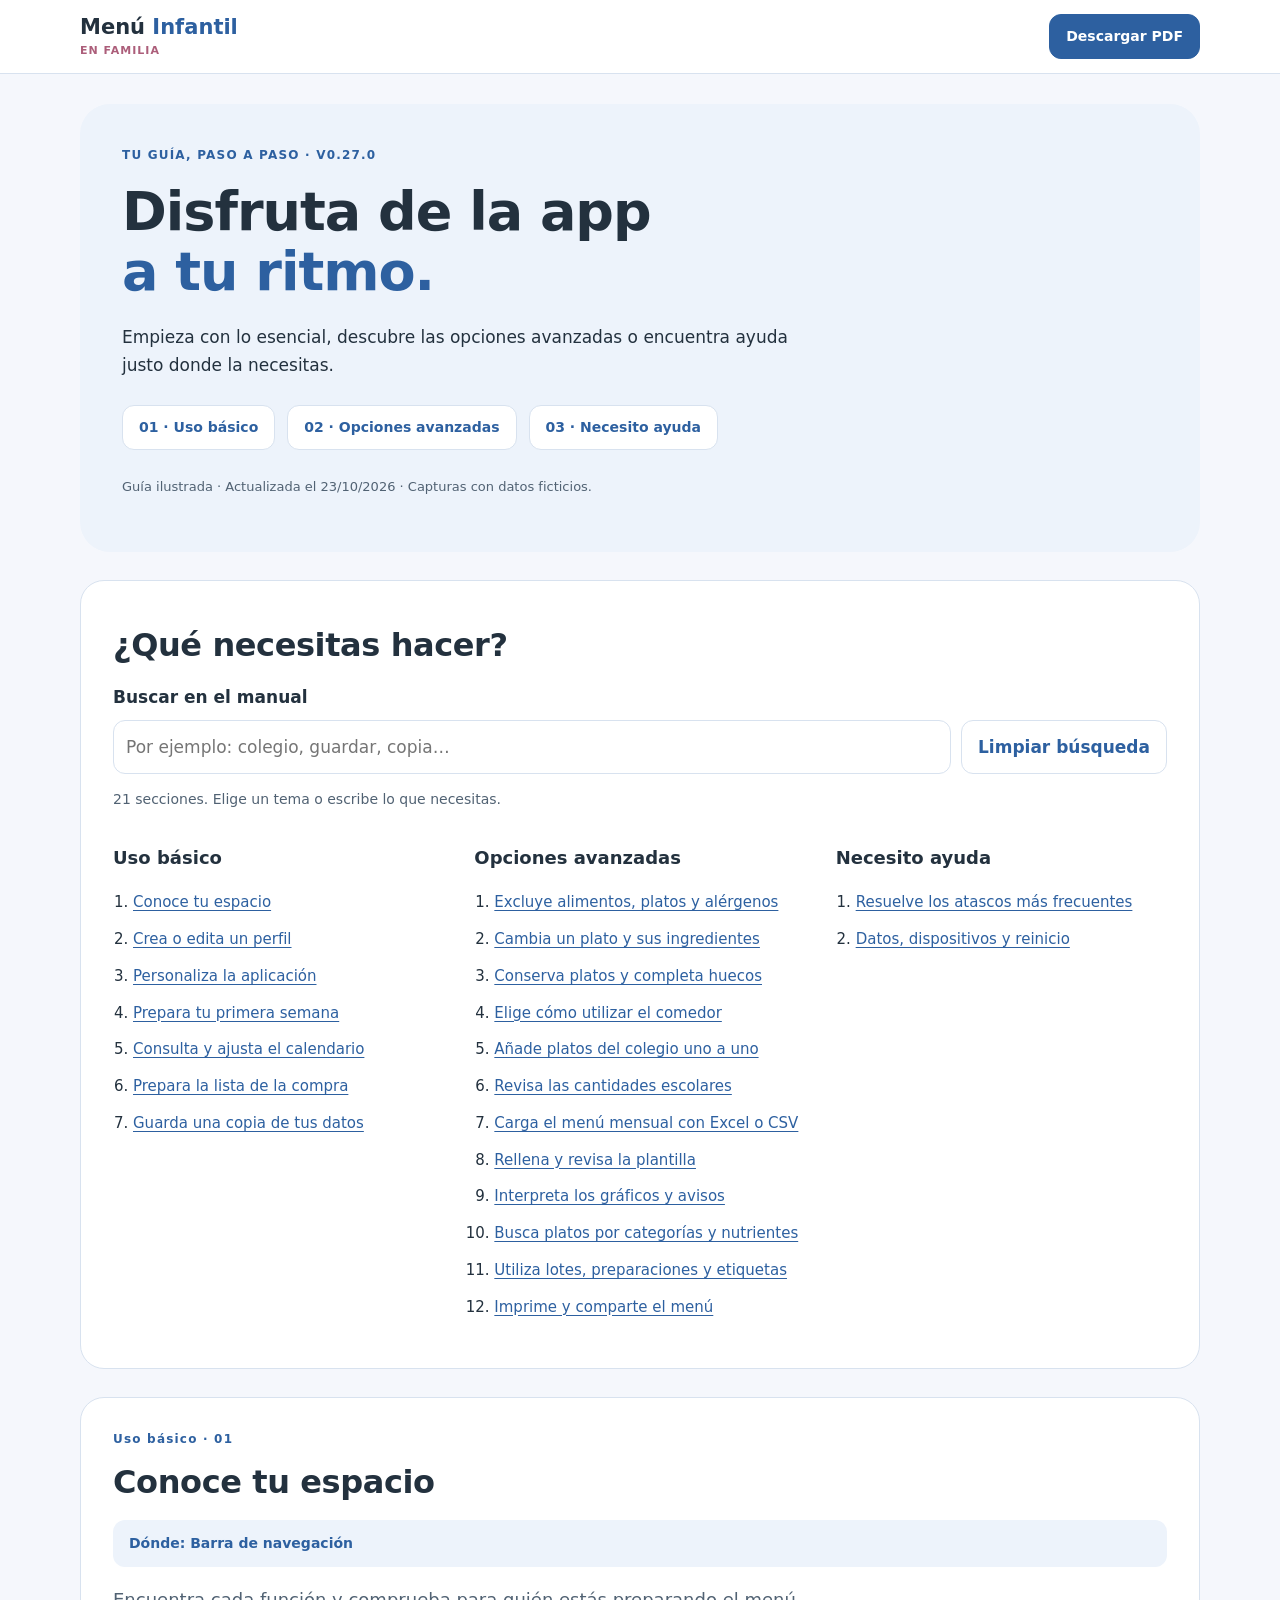
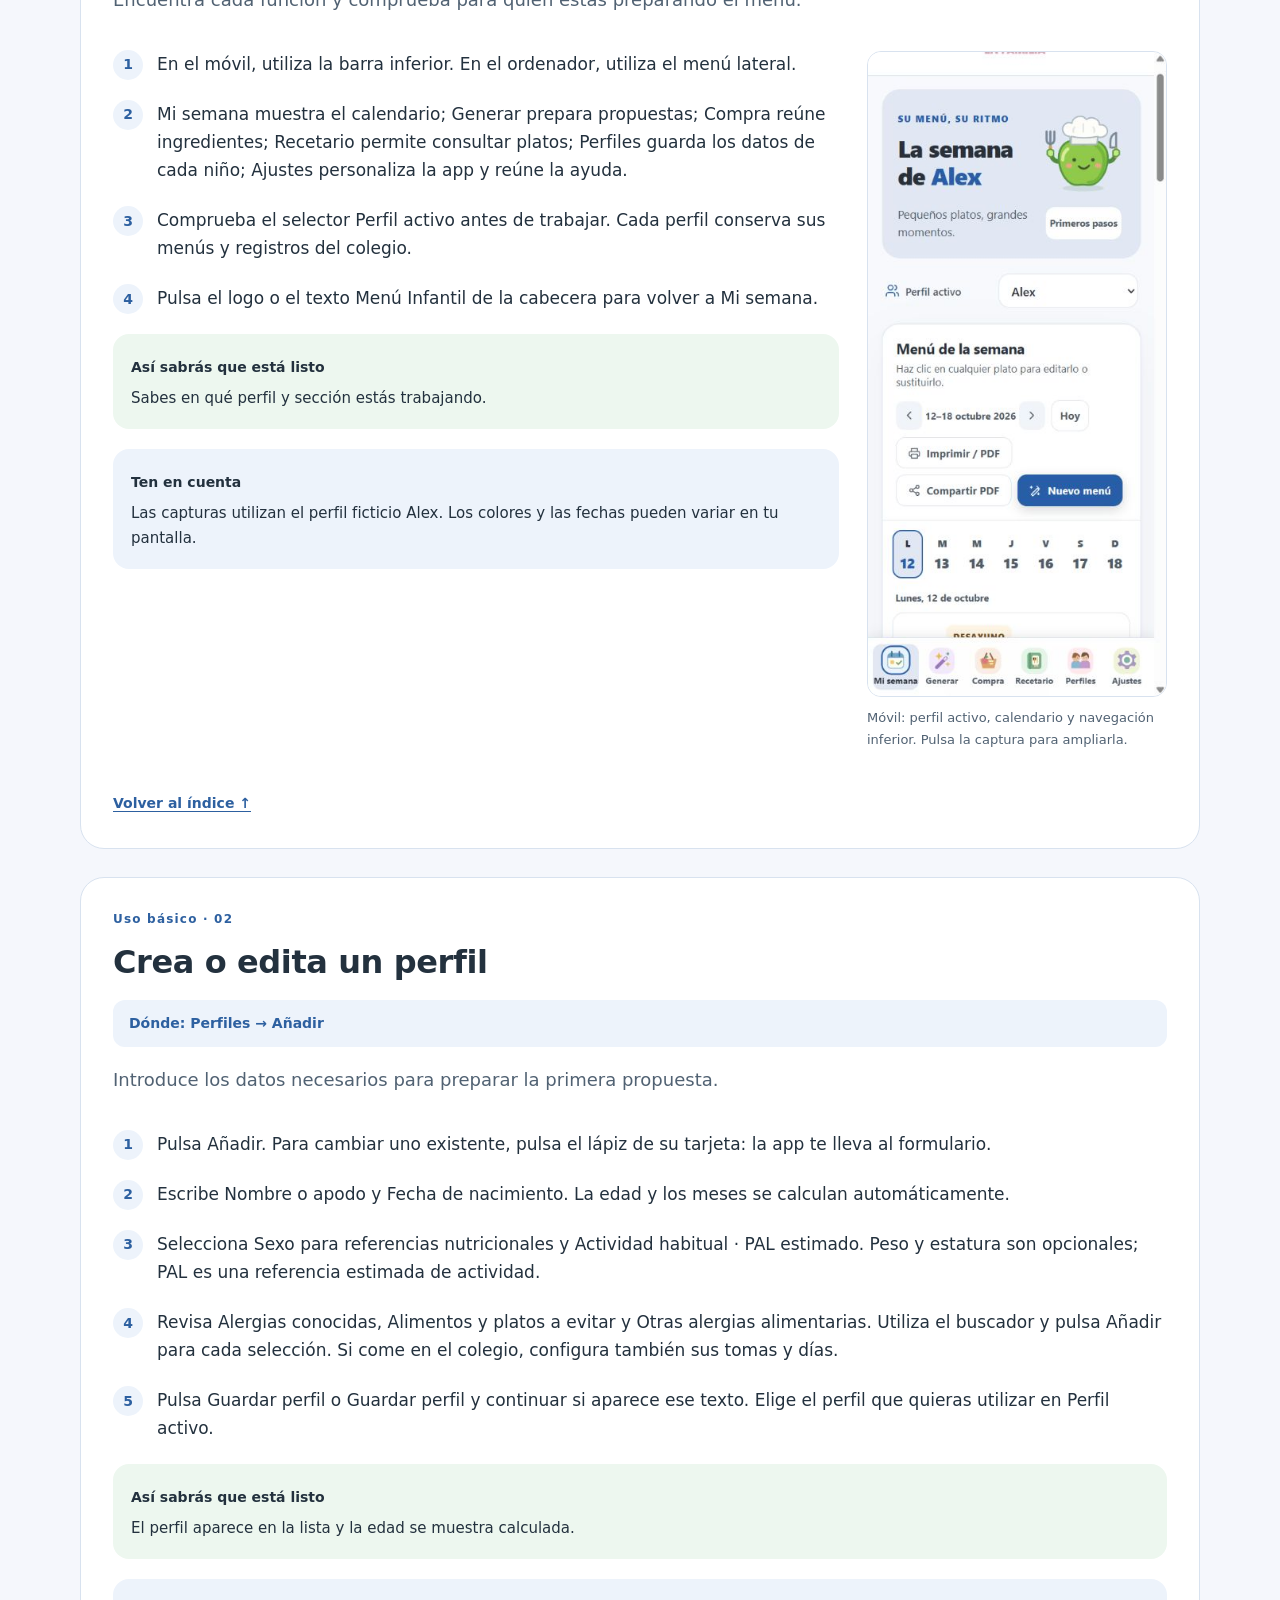
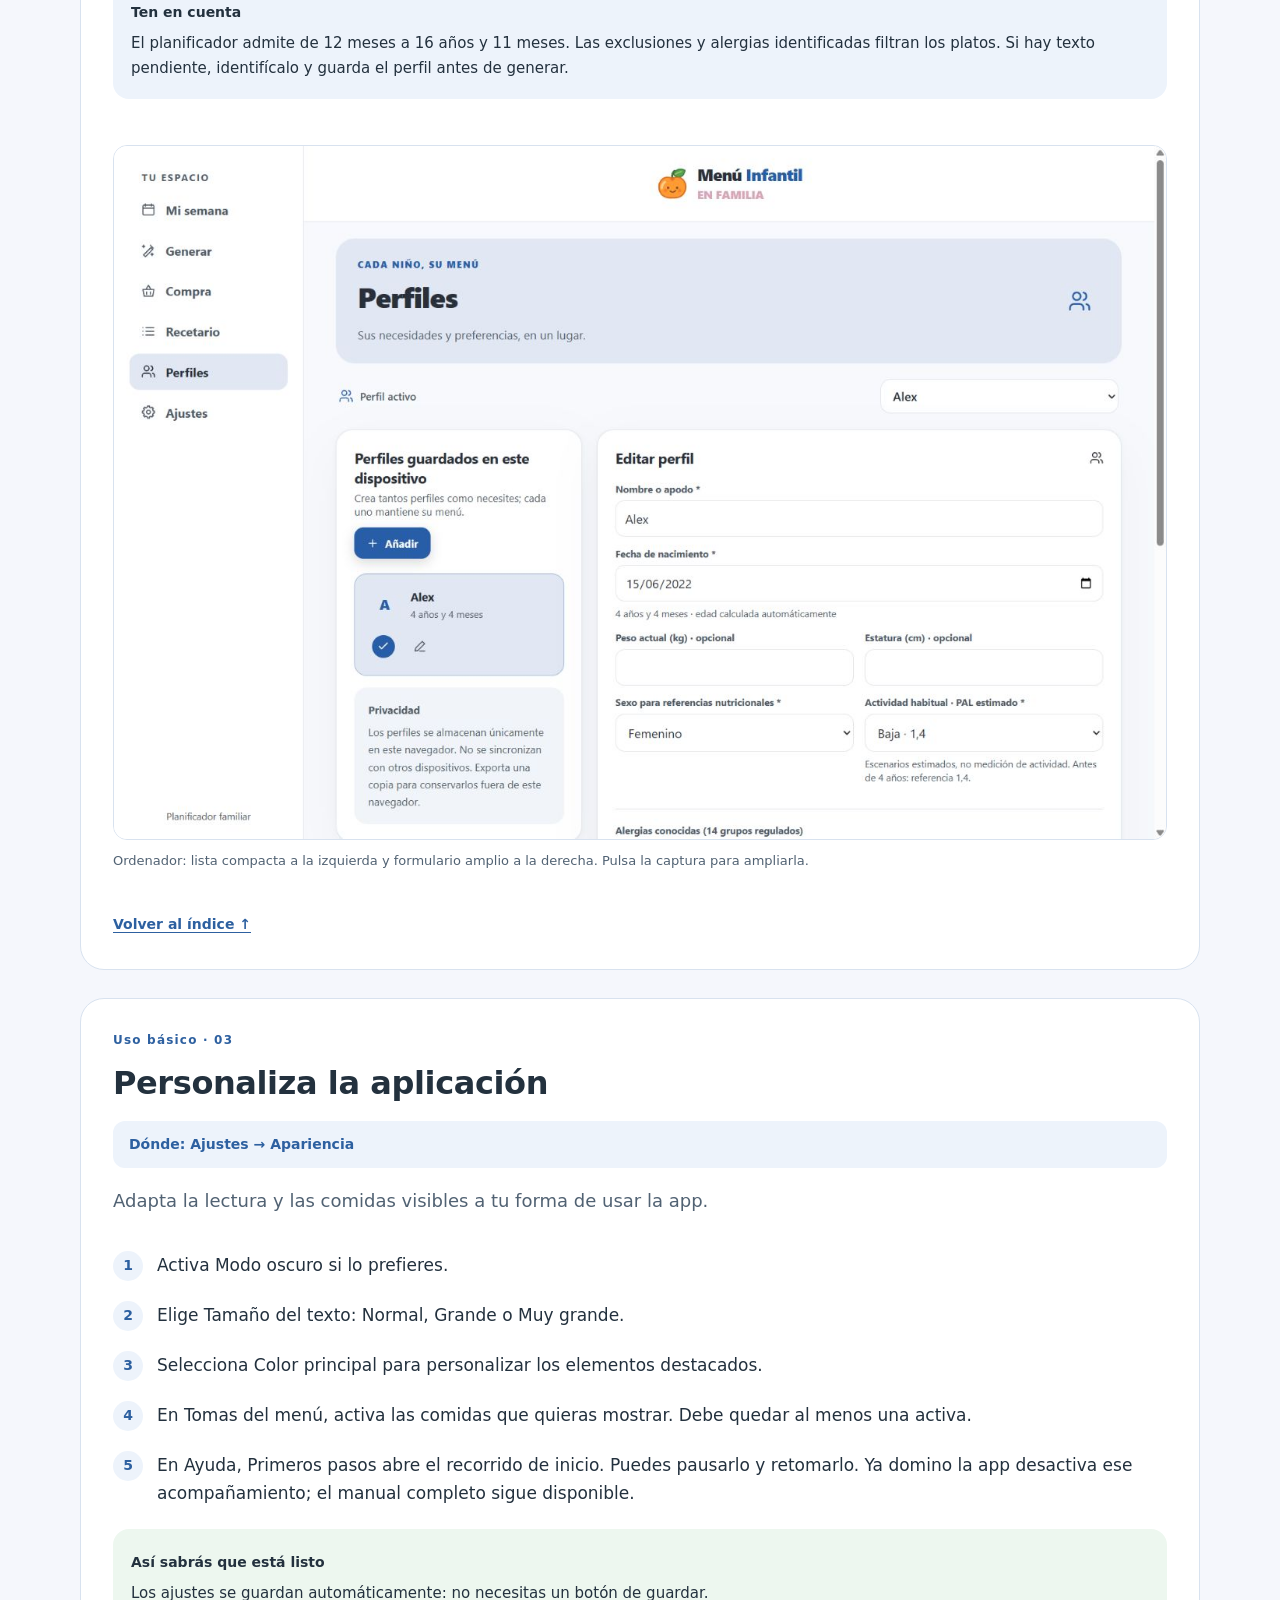
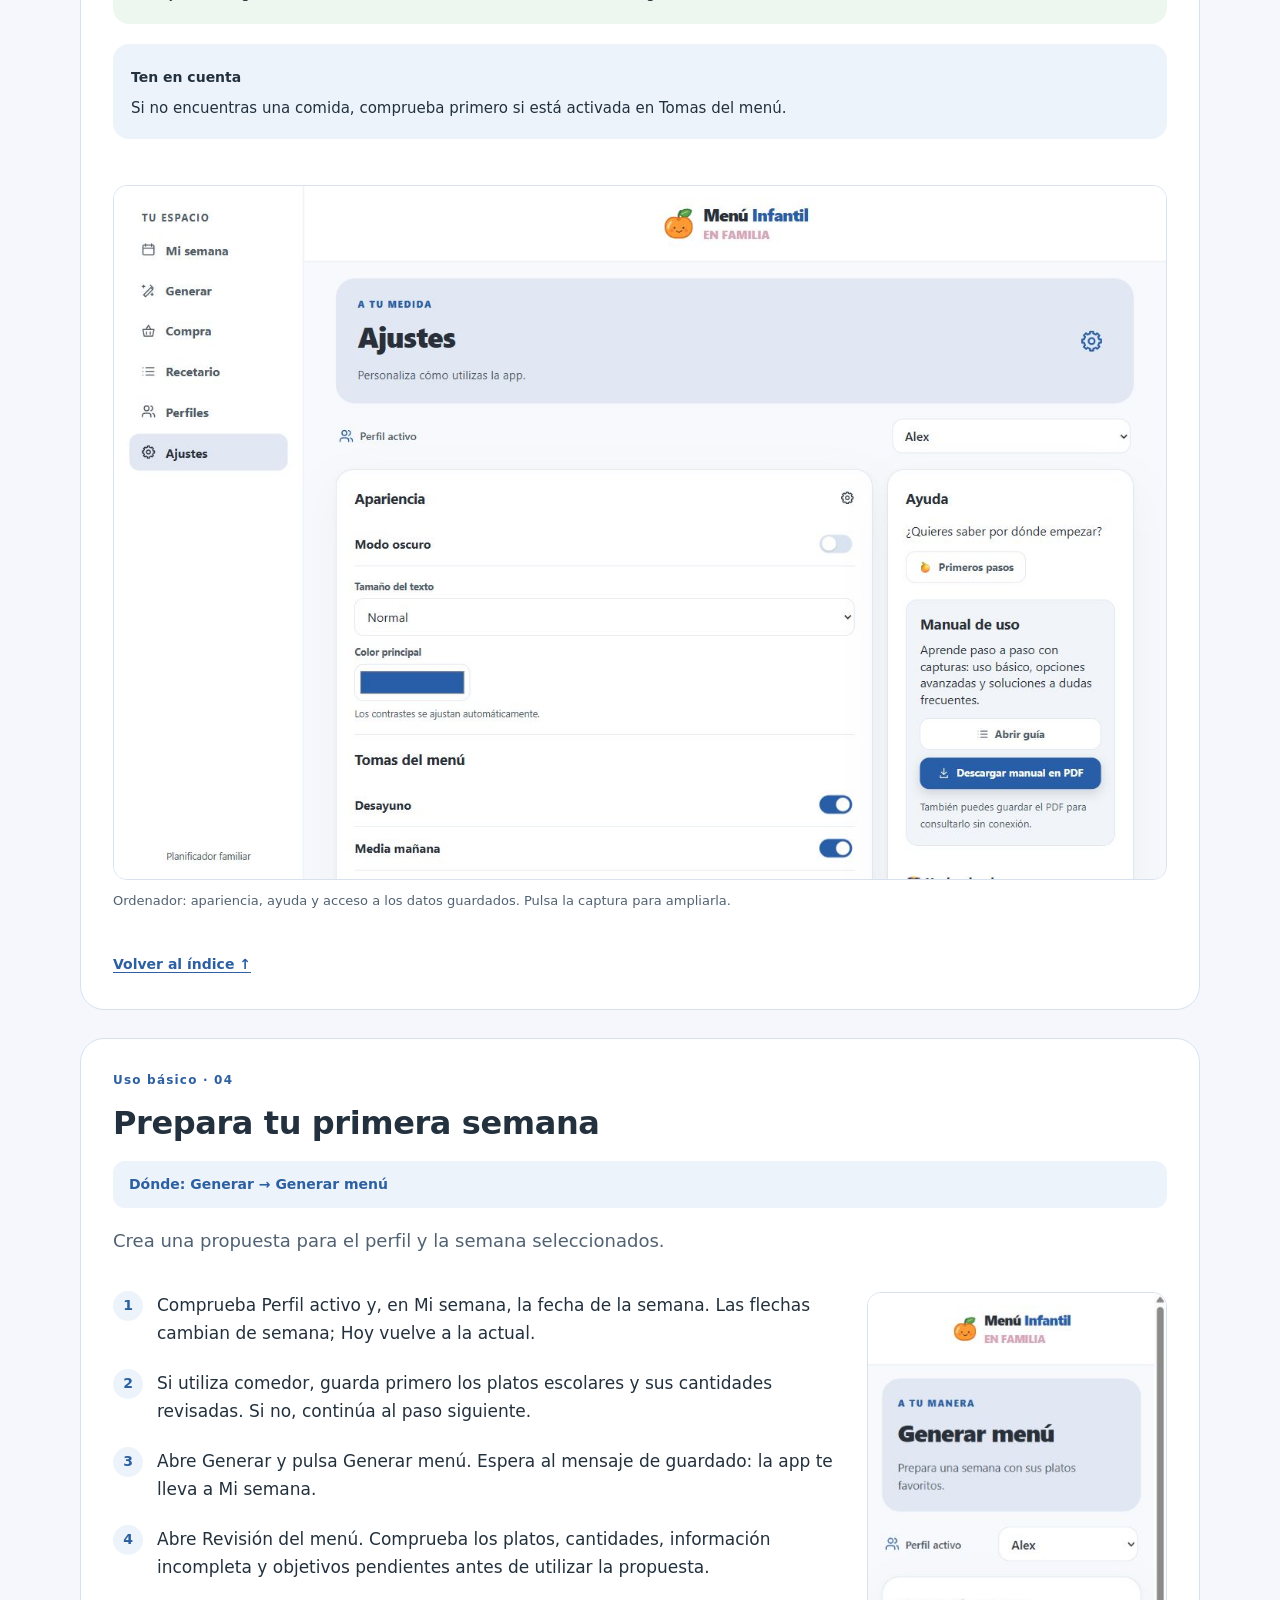
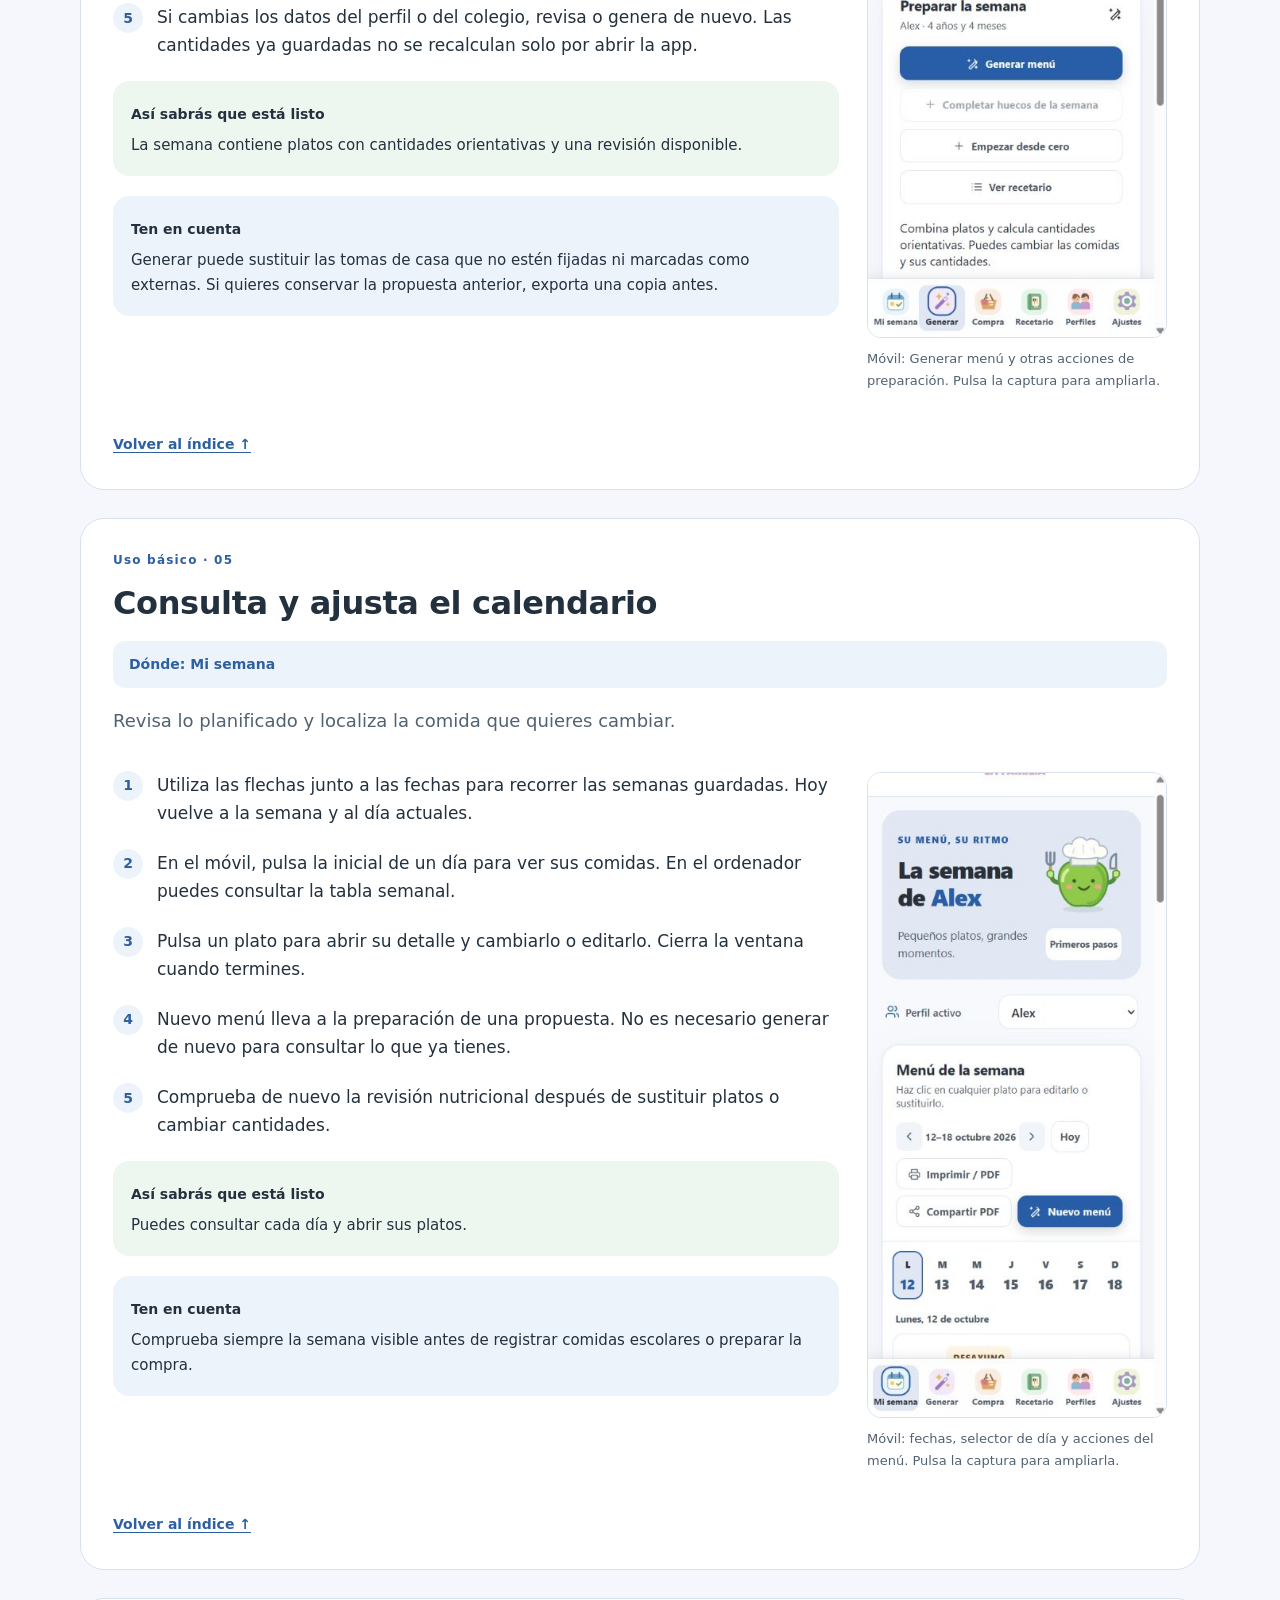
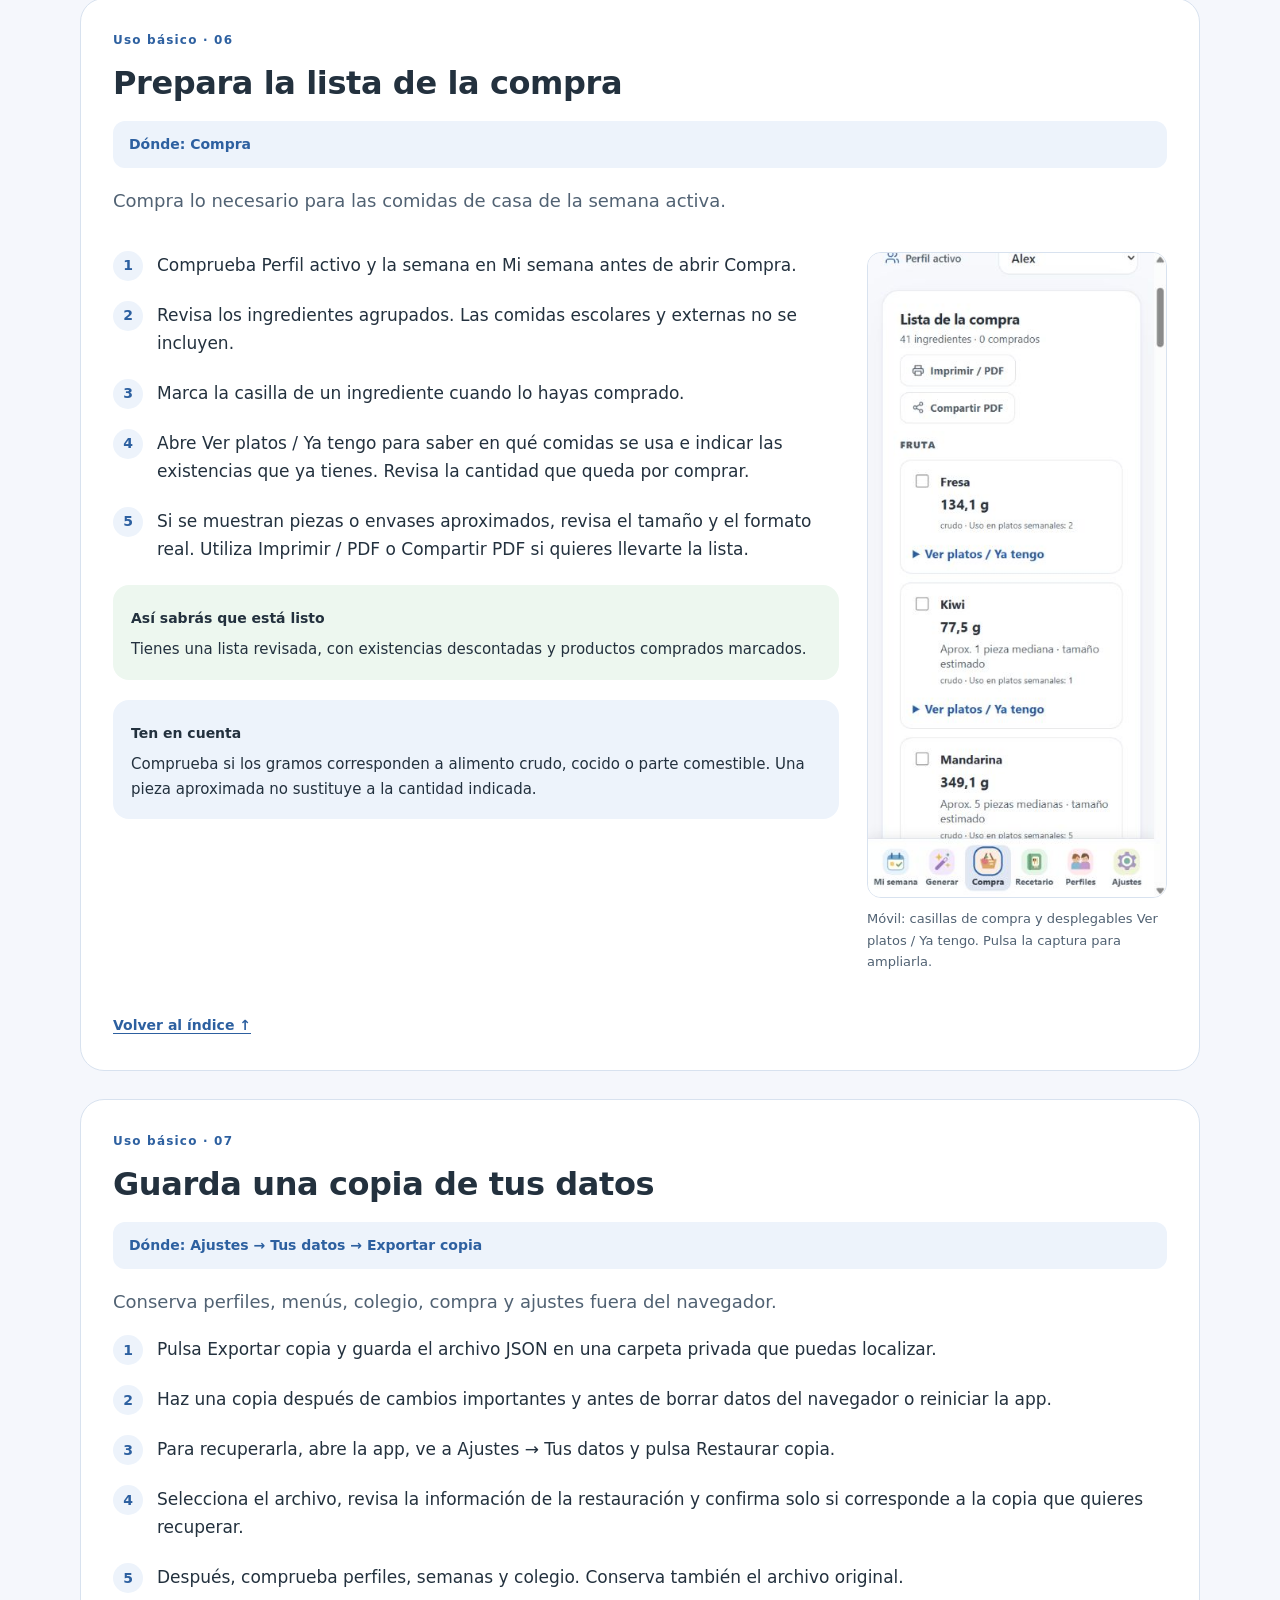
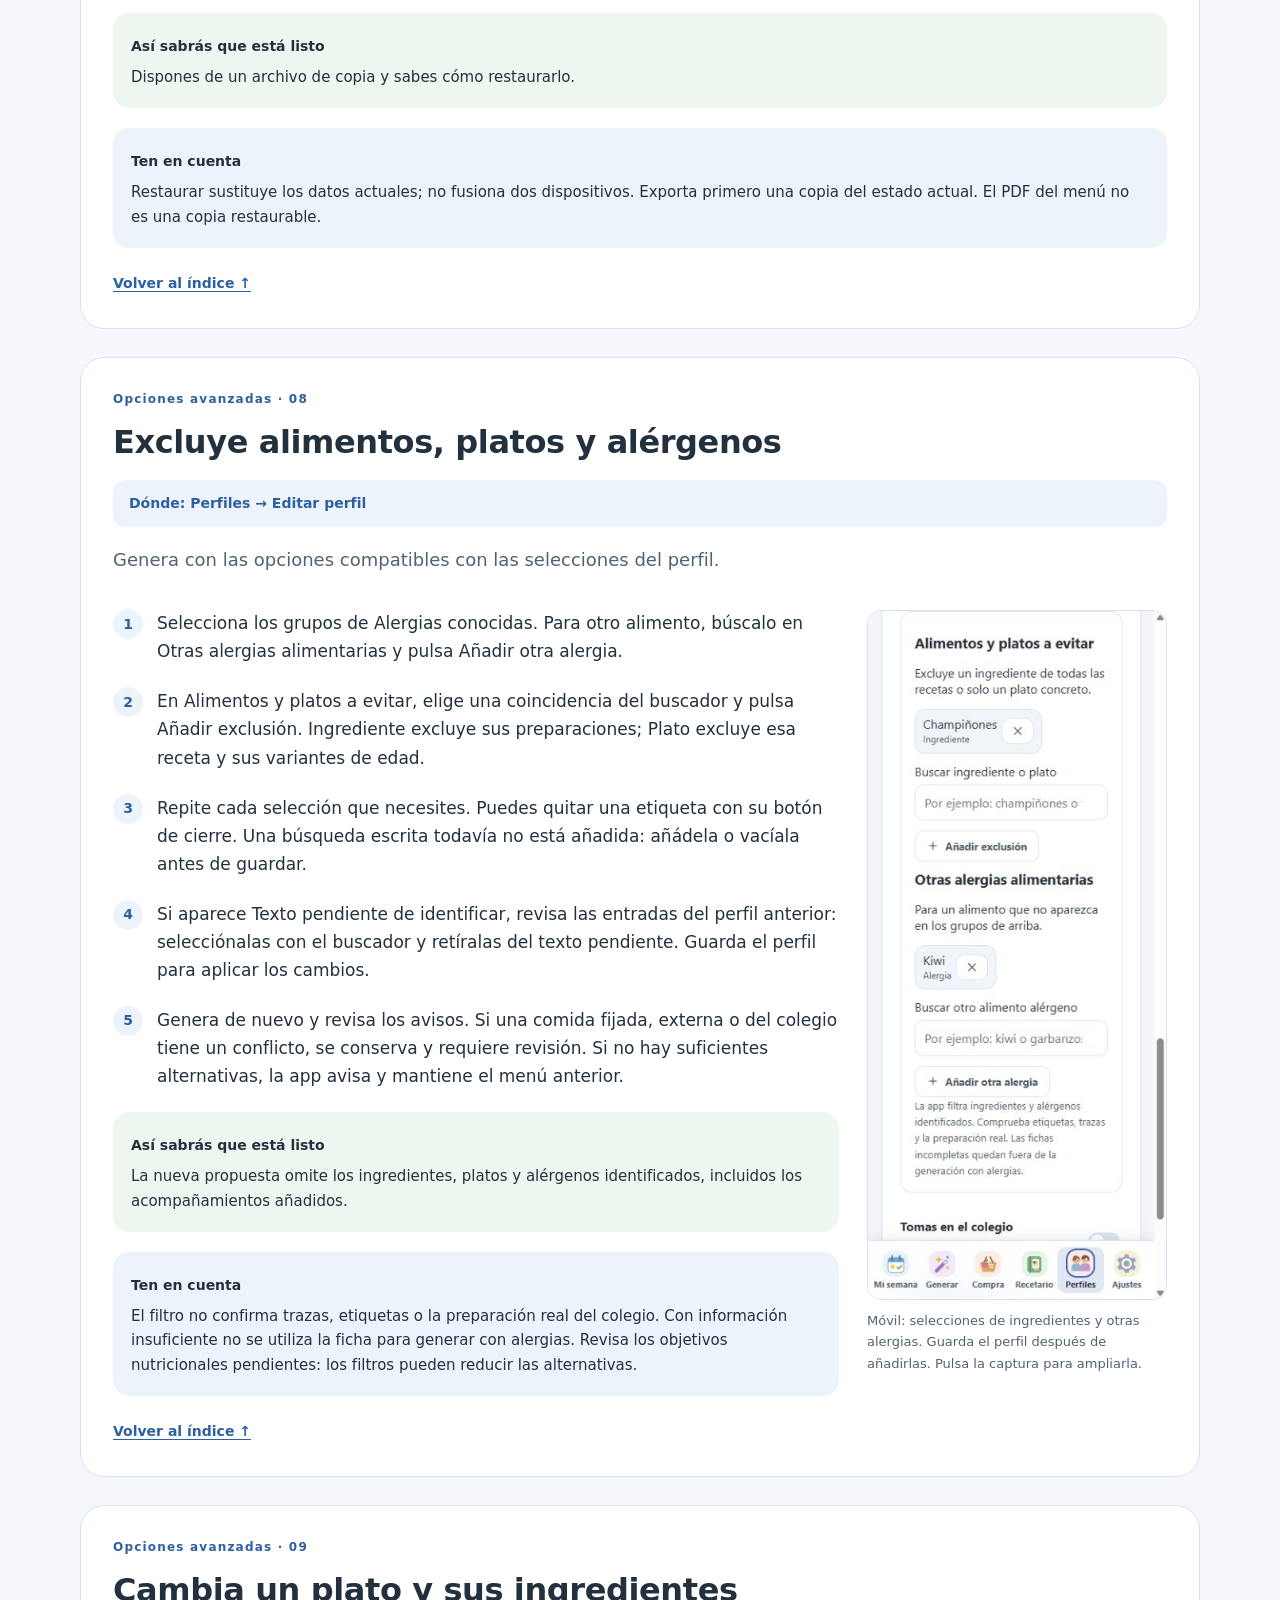
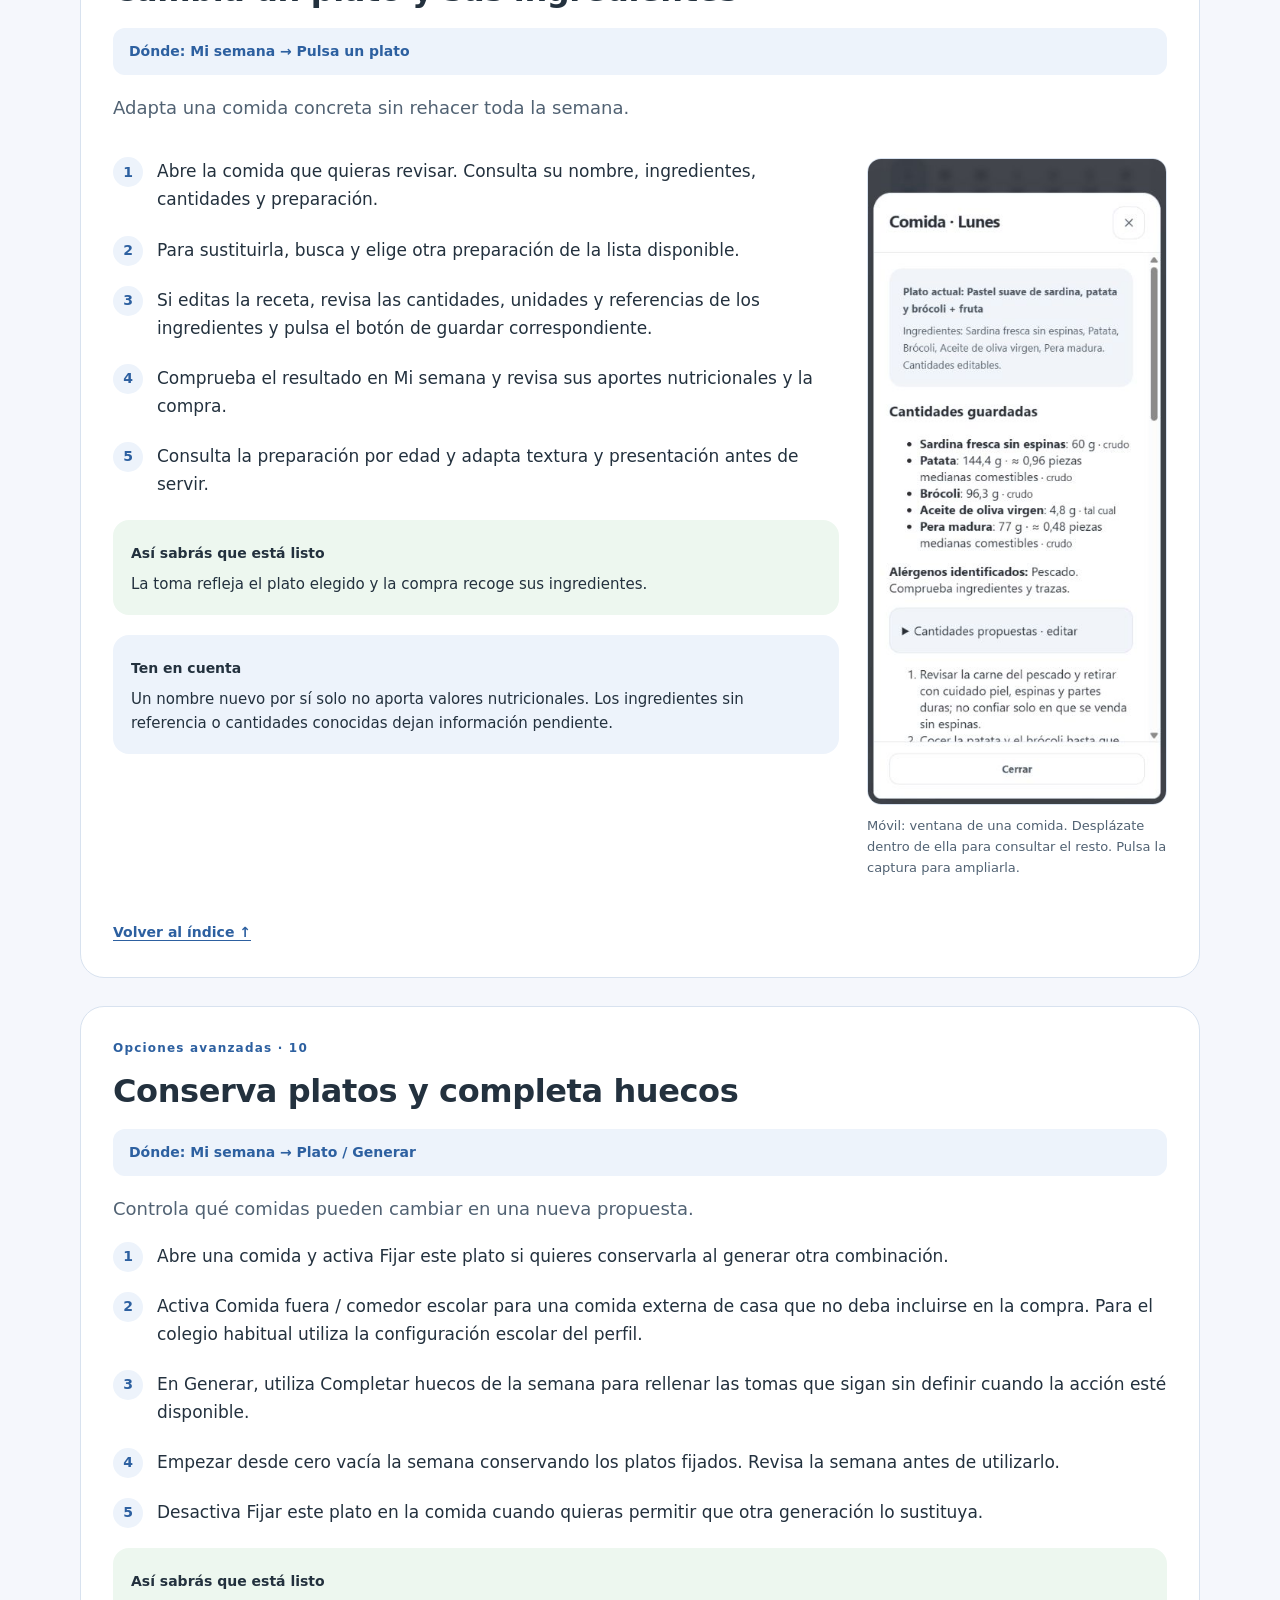
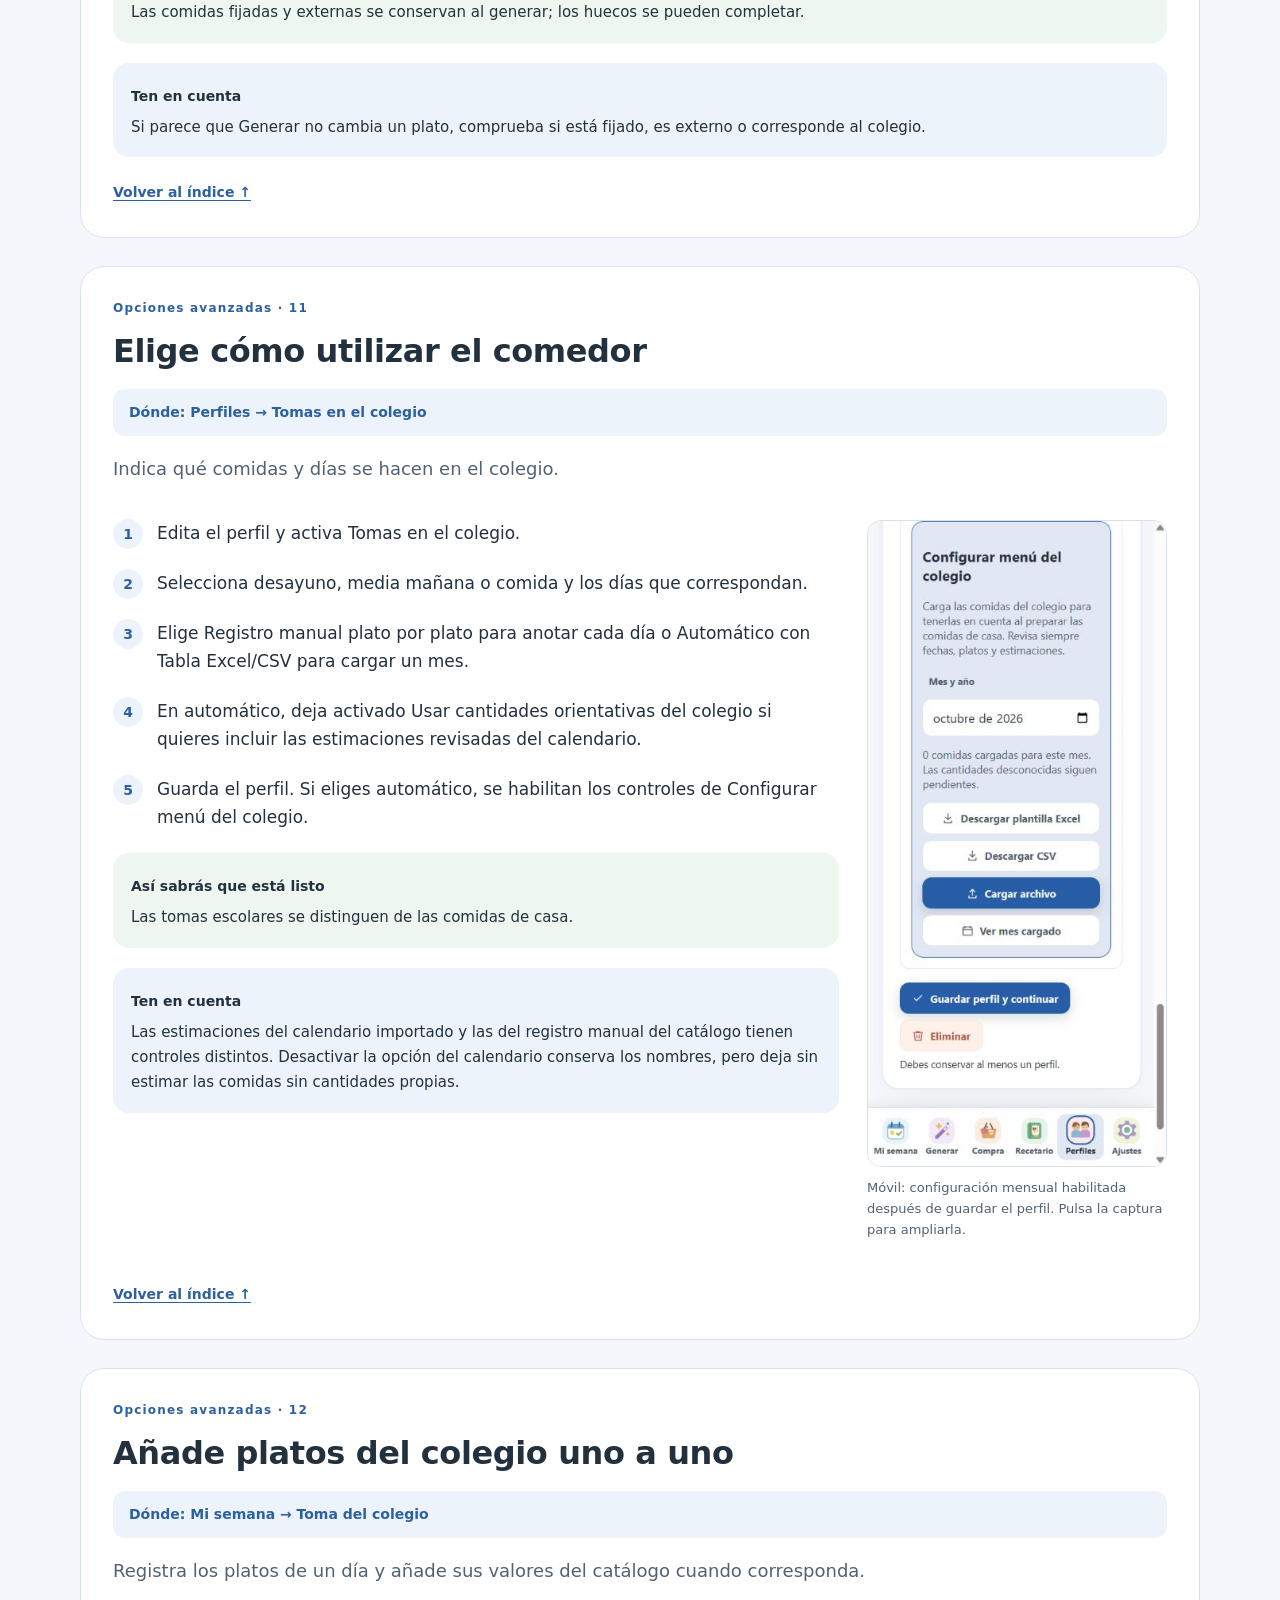
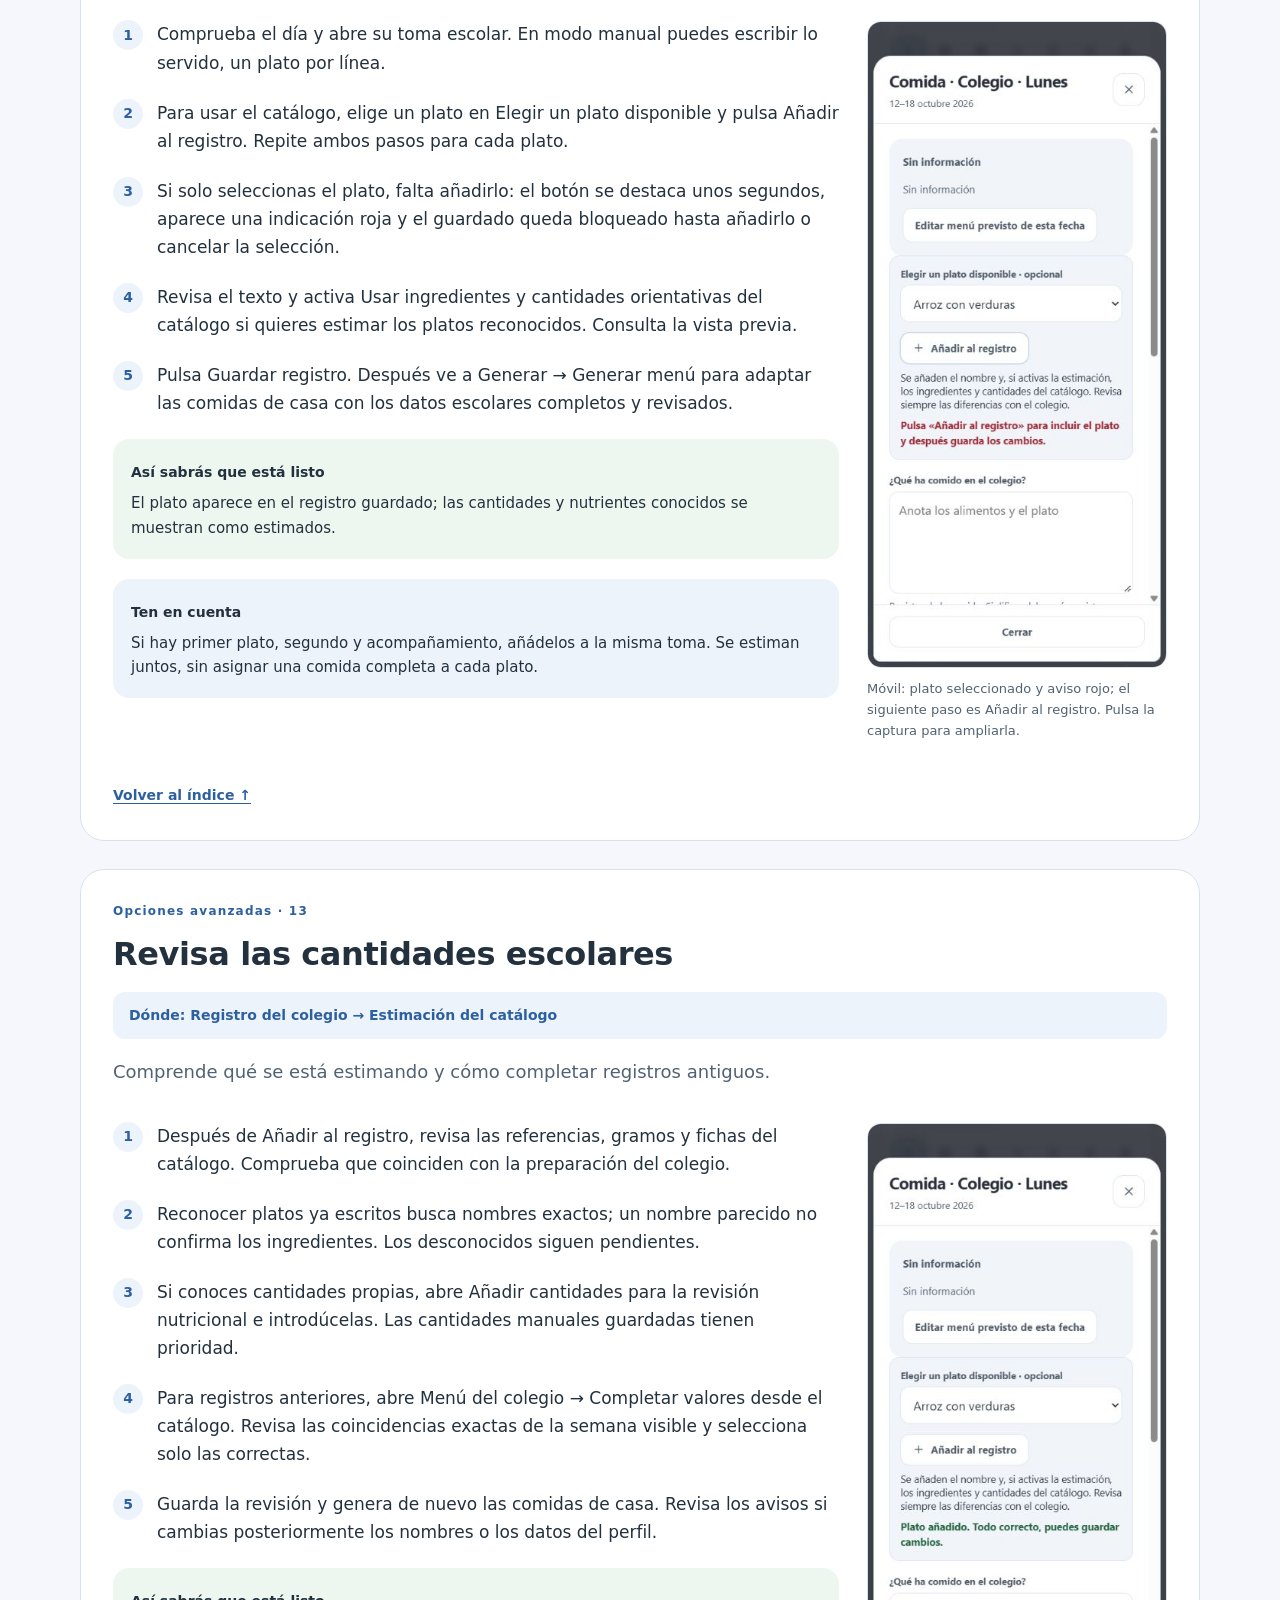
==== commit 77d62b03: "V0.27.0: generación con exclusiones de alimentos, platos y alergias Sustituye el bloqueo general por" ====
--- a/guia.html
+++ b/guia.html
@@ -1 +1 @@
-<!doctype html><html lang="es"><head><meta charset="utf-8"><meta name="viewport" content="width=device-width,initial-scale=1"><meta name="color-scheme" content="light dark"><meta name="description" content="Manual ilustrado de Menú Infantil: primeros pasos, colegio, compra, recetas y resolución de dudas."><title>Manual de uso · Menú Infantil · V0.26.0</title><link rel="stylesheet" href="guia.css?v=0.26.0"></head><body><a class="skip" href="#contenido">Ir al manual</a><header class="guide-top"><a class="brand" href="./">Menú <span>Infantil</span><small>EN FAMILIA</small></a><a class="button" href="manual-menu-infantil.pdf" download>Descargar PDF</a></header><main id="contenido"><section class="intro"><p class="eyebrow">TU GUÍA, PASO A PASO · V0.26.0</p><h1>Disfruta de la app<br><span>a tu ritmo.</span></h1><p>Empieza con lo esencial, descubre las opciones avanzadas o encuentra ayuda justo donde la necesitas.</p><nav class="paths" aria-label="Elige tu recorrido"><a href="#orientarse">01 · Uso básico</a><a href="#editar">02 · Opciones avanzadas</a><a href="#problemas">03 · Necesito ayuda</a></nav><p class="caption">Guía ilustrada · Actualizada el 18/10/2026 · Capturas con datos ficticios.</p></section><section class="index" id="indice" aria-labelledby="indice-titulo"><h2 id="indice-titulo">¿Qué necesitas hacer?</h2><div class="search"><label for="buscar">Buscar en el manual</label><div><input type="search" id="buscar" placeholder="Por ejemplo: colegio, guardar, copia…" autocomplete="off"><button id="clear" type="button">Limpiar búsqueda</button></div><p id="search-status" role="status" aria-live="polite"></p></div><nav class="index-grid" aria-label="Índice del manual"><div><h3>Uso básico</h3><ol><li><a href="#orientarse">Conoce tu espacio</a></li><li><a href="#perfil">Crea o edita un perfil</a></li><li><a href="#ajustes">Personaliza la aplicación</a></li><li><a href="#generar">Prepara tu primera semana</a></li><li><a href="#semana">Consulta y ajusta el calendario</a></li><li><a href="#compra">Prepara la lista de la compra</a></li><li><a href="#copia">Guarda una copia de tus datos</a></li></ol></div><div><h3>Opciones avanzadas</h3><ol><li><a href="#editar">Cambia un plato y sus ingredientes</a></li><li><a href="#fijar">Conserva platos y completa huecos</a></li><li><a href="#colegio-configurar">Elige cómo utilizar el comedor</a></li><li><a href="#colegio-manual">Añade platos del colegio uno a uno</a></li><li><a href="#colegio-valores">Revisa las cantidades escolares</a></li><li><a href="#colegio-archivo">Carga el menú mensual con Excel o CSV</a></li><li><a href="#plantilla">Rellena y revisa la plantilla</a></li><li><a href="#graficos">Interpreta los gráficos y avisos</a></li><li><a href="#recetario">Busca platos por categorías y nutrientes</a></li><li><a href="#lotes">Utiliza lotes, preparaciones y etiquetas</a></li><li><a href="#pdf">Imprime y comparte el menú</a></li></ol></div><div><h3>Necesito ayuda</h3><ol><li><a href="#problemas">Resuelve los atascos más frecuentes</a></li><li><a href="#datos">Datos, dispositivos y reinicio</a></li></ol></div></nav></section><div id="lessons"><article class="chapter" id="orientarse" tabindex="-1" data-group="Uso básico"><header><p class="eyebrow">Uso básico · 01</p><h2>Conoce tu espacio</h2><p class="route">Dónde: Barra de navegación</p><p class="goal">Encuentra cada función y comprueba para quién estás preparando el menú.</p></header><div class="lesson illustrated"><div><ol class="steps"><li>En el móvil, utiliza la barra inferior. En el ordenador, utiliza el menú lateral.</li><li>Mi semana muestra el calendario; Generar prepara propuestas; Compra reúne ingredientes; Recetario permite consultar platos; Perfiles guarda los datos de cada niño; Ajustes personaliza la app y reúne la ayuda.</li><li>Comprueba el selector Perfil activo antes de trabajar. Cada perfil conserva sus menús y registros del colegio.</li><li>Pulsa el logo o el texto Menú Infantil de la cabecera para volver a Mi semana.</li></ol><div class="result"><strong>Así sabrás que está listo</strong><p>Sabes en qué perfil y sección estás trabajando.</p></div><aside class="tip"><strong>Ten en cuenta</strong><p>Las capturas utilizan el perfil ficticio Alex. Los colores y las fechas pueden variar en tu pantalla.</p></aside></div><figure class="phone"><a href="guia-semana-movil.png" target="_blank" rel="noopener" aria-label="Ampliar captura: Conoce tu espacio"><img src="guia-semana-movil.png" alt="Móvil: perfil activo, calendario y navegación inferior." loading="lazy" width="390" height="844"></a><figcaption>Móvil: perfil activo, calendario y navegación inferior. Pulsa la captura para ampliarla.</figcaption></figure></div><a class="back-index" href="#indice">Volver al índice ↑</a></article><article class="chapter" id="perfil" tabindex="-1" data-group="Uso básico"><header><p class="eyebrow">Uso básico · 02</p><h2>Crea o edita un perfil</h2><p class="route">Dónde: Perfiles → Añadir</p><p class="goal">Introduce los datos necesarios para preparar la primera propuesta.</p></header><div class="lesson illustrated"><div><ol class="steps"><li>Pulsa Añadir. Para cambiar uno existente, pulsa el lápiz de su tarjeta: la app te lleva al formulario.</li><li>Escribe Nombre o apodo y Fecha de nacimiento. La edad y los meses se calculan automáticamente.</li><li>Selecciona Sexo para referencias nutricionales y Actividad habitual · PAL estimado. Peso y estatura son opcionales; PAL es una referencia estimada de actividad.</li><li>Revisa Alergias conocidas y Otros alimentos excluidos / preferencias. Si come en el colegio, configura las tomas y los días; lo explicamos en Opciones avanzadas.</li><li>Pulsa Guardar perfil o Guardar perfil y continuar si aparece ese texto. Elige el perfil que quieras utilizar en Perfil activo.</li></ol><div class="result"><strong>Así sabrás que está listo</strong><p>El perfil aparece en la lista y la edad se muestra calculada.</p></div><aside class="tip"><strong>Ten en cuenta</strong><p>El planificador admite de 12 meses a 16 años y 11 meses. Las alergias o exclusiones bloquean la propuesta automática: revisa los platos individualmente. No borres una restricción real para desbloquearla.</p></aside></div><figure class="wide"><a href="guia-perfiles-pc.png" target="_blank" rel="noopener" aria-label="Ampliar captura: Crea o edita un perfil"><img src="guia-perfiles-pc.png" alt="Ordenador: lista compacta a la izquierda y formulario amplio a la derecha." loading="lazy" width="1366" height="900"></a><figcaption>Ordenador: lista compacta a la izquierda y formulario amplio a la derecha. Pulsa la captura para ampliarla.</figcaption></figure></div><a class="back-index" href="#indice">Volver al índice ↑</a></article><article class="chapter" id="ajustes" tabindex="-1" data-group="Uso básico"><header><p class="eyebrow">Uso básico · 03</p><h2>Personaliza la aplicación</h2><p class="route">Dónde: Ajustes → Apariencia</p><p class="goal">Adapta la lectura y las comidas visibles a tu forma de usar la app.</p></header><div class="lesson illustrated"><div><ol class="steps"><li>Activa Modo oscuro si lo prefieres.</li><li>Elige Tamaño del texto: Normal, Grande o Muy grande.</li><li>Selecciona Color principal para personalizar los elementos destacados.</li><li>En Tomas del menú, activa las comidas que quieras mostrar. Debe quedar al menos una activa.</li><li>En Ayuda, Primeros pasos abre el recorrido de inicio. Puedes pausarlo y retomarlo. Ya domino la app desactiva ese acompañamiento; el manual completo sigue disponible.</li></ol><div class="result"><strong>Así sabrás que está listo</strong><p>Los ajustes se guardan automáticamente: no necesitas un botón de guardar.</p></div><aside class="tip"><strong>Ten en cuenta</strong><p>Si no encuentras una comida, comprueba primero si está activada en Tomas del menú.</p></aside></div><figure class="wide"><a href="guia-ajustes-pc.png" target="_blank" rel="noopener" aria-label="Ampliar captura: Personaliza la aplicación"><img src="guia-ajustes-pc.png" alt="Ordenador: apariencia, ayuda y acceso a los datos guardados." loading="lazy" width="1366" height="900"></a><figcaption>Ordenador: apariencia, ayuda y acceso a los datos guardados. Pulsa la captura para ampliarla.</figcaption></figure></div><a class="back-index" href="#indice">Volver al índice ↑</a></article><article class="chapter" id="generar" tabindex="-1" data-group="Uso básico"><header><p class="eyebrow">Uso básico · 04</p><h2>Prepara tu primera semana</h2><p class="route">Dónde: Generar → Generar menú</p><p class="goal">Crea una propuesta para el perfil y la semana seleccionados.</p></header><div class="lesson illustrated"><div><ol class="steps"><li>Comprueba Perfil activo y, en Mi semana, la fecha de la semana. Las flechas cambian de semana; Hoy vuelve a la actual.</li><li>Si utiliza comedor, guarda primero los platos escolares y sus cantidades revisadas. Si no, continúa al paso siguiente.</li><li>Abre Generar y pulsa Generar menú. Espera al mensaje de guardado: la app te lleva a Mi semana.</li><li>Abre Revisión del menú. Comprueba los platos, cantidades, información incompleta y objetivos pendientes antes de utilizar la propuesta.</li><li>Si cambias los datos del perfil o del colegio, revisa o genera de nuevo. Las cantidades ya guardadas no se recalculan solo por abrir la app.</li></ol><div class="result"><strong>Así sabrás que está listo</strong><p>La semana contiene platos con cantidades orientativas y una revisión disponible.</p></div><aside class="tip"><strong>Ten en cuenta</strong><p>Generar puede sustituir las tomas de casa que no estén fijadas ni marcadas como externas. Si quieres conservar la propuesta anterior, exporta una copia antes.</p></aside></div><figure class="phone"><a href="guia-generar-movil.png" target="_blank" rel="noopener" aria-label="Ampliar captura: Prepara tu primera semana"><img src="guia-generar-movil.png" alt="Móvil: Generar menú y otras acciones de preparación." loading="lazy" width="390" height="844"></a><figcaption>Móvil: Generar menú y otras acciones de preparación. Pulsa la captura para ampliarla.</figcaption></figure></div><a class="back-index" href="#indice">Volver al índice ↑</a></article><article class="chapter" id="semana" tabindex="-1" data-group="Uso básico"><header><p class="eyebrow">Uso básico · 05</p><h2>Consulta y ajusta el calendario</h2><p class="route">Dónde: Mi semana</p><p class="goal">Revisa lo planificado y localiza la comida que quieres cambiar.</p></header><div class="lesson illustrated"><div><ol class="steps"><li>Utiliza las flechas junto a las fechas para recorrer las semanas guardadas. Hoy vuelve a la semana y al día actuales.</li><li>En el móvil, pulsa la inicial de un día para ver sus comidas. En el ordenador puedes consultar la tabla semanal.</li><li>Pulsa un plato para abrir su detalle y cambiarlo o editarlo. Cierra la ventana cuando termines.</li><li>Nuevo menú lleva a la preparación de una propuesta. No es necesario generar de nuevo para consultar lo que ya tienes.</li><li>Comprueba de nuevo la revisión nutricional después de sustituir platos o cambiar cantidades.</li></ol><div class="result"><strong>Así sabrás que está listo</strong><p>Puedes consultar cada día y abrir sus platos.</p></div><aside class="tip"><strong>Ten en cuenta</strong><p>Comprueba siempre la semana visible antes de registrar comidas escolares o preparar la compra.</p></aside></div><figure class="phone"><a href="guia-semana-movil.png" target="_blank" rel="noopener" aria-label="Ampliar captura: Consulta y ajusta el calendario"><img src="guia-semana-movil.png" alt="Móvil: fechas, selector de día y acciones del menú." loading="lazy" width="390" height="844"></a><figcaption>Móvil: fechas, selector de día y acciones del menú. Pulsa la captura para ampliarla.</figcaption></figure></div><a class="back-index" href="#indice">Volver al índice ↑</a></article><article class="chapter" id="compra" tabindex="-1" data-group="Uso básico"><header><p class="eyebrow">Uso básico · 06</p><h2>Prepara la lista de la compra</h2><p class="route">Dónde: Compra</p><p class="goal">Compra lo necesario para las comidas de casa de la semana activa.</p></header><div class="lesson illustrated"><div><ol class="steps"><li>Comprueba Perfil activo y la semana en Mi semana antes de abrir Compra.</li><li>Revisa los ingredientes agrupados. Las comidas escolares y externas no se incluyen.</li><li>Marca la casilla de un ingrediente cuando lo hayas comprado.</li><li>Abre Ver platos / Ya tengo para saber en qué comidas se usa e indicar las existencias que ya tienes. Revisa la cantidad que queda por comprar.</li><li>Si se muestran piezas o envases aproximados, revisa el tamaño y el formato real. Utiliza Imprimir / PDF o Compartir PDF si quieres llevarte la lista.</li></ol><div class="result"><strong>Así sabrás que está listo</strong><p>Tienes una lista revisada, con existencias descontadas y productos comprados marcados.</p></div><aside class="tip"><strong>Ten en cuenta</strong><p>Comprueba si los gramos corresponden a alimento crudo, cocido o parte comestible. Una pieza aproximada no sustituye a la cantidad indicada.</p></aside></div><figure class="phone"><a href="guia-compra-movil.png" target="_blank" rel="noopener" aria-label="Ampliar captura: Prepara la lista de la compra"><img src="guia-compra-movil.png" alt="Móvil: casillas de compra y desplegables Ver platos / Ya tengo." loading="lazy" width="390" height="844"></a><figcaption>Móvil: casillas de compra y desplegables Ver platos / Ya tengo. Pulsa la captura para ampliarla.</figcaption></figure></div><a class="back-index" href="#indice">Volver al índice ↑</a></article><article class="chapter" id="copia" tabindex="-1" data-group="Uso básico"><header><p class="eyebrow">Uso básico · 07</p><h2>Guarda una copia de tus datos</h2><p class="route">Dónde: Ajustes → Tus datos → Exportar copia</p><p class="goal">Conserva perfiles, menús, colegio, compra y ajustes fuera del navegador.</p></header><div class="lesson "><div><ol class="steps"><li>Pulsa Exportar copia y guarda el archivo JSON en una carpeta privada que puedas localizar.</li><li>Haz una copia después de cambios importantes y antes de borrar datos del navegador o reiniciar la app.</li><li>Para recuperarla, abre la app, ve a Ajustes → Tus datos y pulsa Restaurar copia.</li><li>Selecciona el archivo, revisa la información de la restauración y confirma solo si corresponde a la copia que quieres recuperar.</li><li>Después, comprueba perfiles, semanas y colegio. Conserva también el archivo original.</li></ol><div class="result"><strong>Así sabrás que está listo</strong><p>Dispones de un archivo de copia y sabes cómo restaurarlo.</p></div><aside class="tip"><strong>Ten en cuenta</strong><p>Restaurar sustituye los datos actuales; no fusiona dos dispositivos. Exporta primero una copia del estado actual. El PDF del menú no es una copia restaurable.</p></aside></div></div><a class="back-index" href="#indice">Volver al índice ↑</a></article><article class="chapter" id="editar" tabindex="-1" data-group="Opciones avanzadas"><header><p class="eyebrow">Opciones avanzadas · 08</p><h2>Cambia un plato y sus ingredientes</h2><p class="route">Dónde: Mi semana → Pulsa un plato</p><p class="goal">Adapta una comida concreta sin rehacer toda la semana.</p></header><div class="lesson illustrated"><div><ol class="steps"><li>Abre la comida que quieras revisar. Consulta su nombre, ingredientes, cantidades y preparación.</li><li>Para sustituirla, busca y elige otra preparación de la lista disponible.</li><li>Si editas la receta, revisa las cantidades, unidades y referencias de los ingredientes y pulsa el botón de guardar correspondiente.</li><li>Comprueba el resultado en Mi semana y revisa sus aportes nutricionales y la compra.</li><li>Consulta la preparación por edad y adapta textura y presentación antes de servir.</li></ol><div class="result"><strong>Así sabrás que está listo</strong><p>La toma refleja el plato elegido y la compra recoge sus ingredientes.</p></div><aside class="tip"><strong>Ten en cuenta</strong><p>Un nombre nuevo por sí solo no aporta valores nutricionales. Los ingredientes sin referencia o cantidades conocidas dejan información pendiente.</p></aside></div><figure class="phone"><a href="guia-plato-movil.png" target="_blank" rel="noopener" aria-label="Ampliar captura: Cambia un plato y sus ingredientes"><img src="guia-plato-movil.png" alt="Móvil: ventana de una comida. Desplázate dentro de ella para consultar el resto." loading="lazy" width="390" height="844"></a><figcaption>Móvil: ventana de una comida. Desplázate dentro de ella para consultar el resto. Pulsa la captura para ampliarla.</figcaption></figure></div><a class="back-index" href="#indice">Volver al índice ↑</a></article><article class="chapter" id="fijar" tabindex="-1" data-group="Opciones avanzadas"><header><p class="eyebrow">Opciones avanzadas · 09</p><h2>Conserva platos y completa huecos</h2><p class="route">Dónde: Mi semana → Plato / Generar</p><p class="goal">Controla qué comidas pueden cambiar en una nueva propuesta.</p></header><div class="lesson "><div><ol class="steps"><li>Abre una comida y activa Fijar este plato si quieres conservarla al generar otra combinación.</li><li>Activa Comida fuera / comedor escolar para una comida externa de casa que no deba incluirse en la compra. Para el colegio habitual utiliza la configuración escolar del perfil.</li><li>En Generar, utiliza Completar huecos de la semana para rellenar las tomas que sigan sin definir cuando la acción esté disponible.</li><li>Empezar desde cero vacía la semana conservando los platos fijados. Revisa la semana antes de utilizarlo.</li><li>Desactiva Fijar este plato en la comida cuando quieras permitir que otra generación lo sustituya.</li></ol><div class="result"><strong>Así sabrás que está listo</strong><p>Las comidas fijadas y externas se conservan al generar; los huecos se pueden completar.</p></div><aside class="tip"><strong>Ten en cuenta</strong><p>Si parece que Generar no cambia un plato, comprueba si está fijado, es externo o corresponde al colegio.</p></aside></div></div><a class="back-index" href="#indice">Volver al índice ↑</a></article><article class="chapter" id="colegio-configurar" tabindex="-1" data-group="Opciones avanzadas"><header><p class="eyebrow">Opciones avanzadas · 10</p><h2>Elige cómo utilizar el comedor</h2><p class="route">Dónde: Perfiles → Tomas en el colegio</p><p class="goal">Indica qué comidas y días se hacen en el colegio.</p></header><div class="lesson illustrated"><div><ol class="steps"><li>Edita el perfil y activa Tomas en el colegio.</li><li>Selecciona desayuno, media mañana o comida y los días que correspondan.</li><li>Elige Registro manual plato por plato para anotar cada día o Automático con Tabla Excel/CSV para cargar un mes.</li><li>En automático, deja activado Usar cantidades orientativas del colegio si quieres incluir las estimaciones revisadas del calendario.</li><li>Guarda el perfil. Si eliges automático, se habilitan los controles de Configurar menú del colegio.</li></ol><div class="result"><strong>Así sabrás que está listo</strong><p>Las tomas escolares se distinguen de las comidas de casa.</p></div><aside class="tip"><strong>Ten en cuenta</strong><p>Las estimaciones del calendario importado y las del registro manual del catálogo tienen controles distintos. Desactivar la opción del calendario conserva los nombres, pero deja sin estimar las comidas sin cantidades propias.</p></aside></div><figure class="phone"><a href="guia-colegio-archivo-movil.png" target="_blank" rel="noopener" aria-label="Ampliar captura: Elige cómo utilizar el comedor"><img src="guia-colegio-archivo-movil.png" alt="Móvil: configuración mensual habilitada después de guardar el perfil." loading="lazy" width="390" height="844"></a><figcaption>Móvil: configuración mensual habilitada después de guardar el perfil. Pulsa la captura para ampliarla.</figcaption></figure></div><a class="back-index" href="#indice">Volver al índice ↑</a></article><article class="chapter" id="colegio-manual" tabindex="-1" data-group="Opciones avanzadas"><header><p class="eyebrow">Opciones avanzadas · 11</p><h2>Añade platos del colegio uno a uno</h2><p class="route">Dónde: Mi semana → Toma del colegio</p><p class="goal">Registra los platos de un día y añade sus valores del catálogo cuando corresponda.</p></header><div class="lesson illustrated"><div><ol class="steps"><li>Comprueba el día y abre su toma escolar. En modo manual puedes escribir lo servido, un plato por línea.</li><li>Para usar el catálogo, elige un plato en Elegir un plato disponible y pulsa Añadir al registro. Repite ambos pasos para cada plato.</li><li>Si solo seleccionas el plato, falta añadirlo: el botón se destaca unos segundos, aparece una indicación roja y el guardado queda bloqueado hasta añadirlo o cancelar la selección.</li><li>Revisa el texto y activa Usar ingredientes y cantidades orientativas del catálogo si quieres estimar los platos reconocidos. Consulta la vista previa.</li><li>Pulsa Guardar registro. Después ve a Generar → Generar menú para adaptar las comidas de casa con los datos escolares completos y revisados.</li></ol><div class="result"><strong>Así sabrás que está listo</strong><p>El plato aparece en el registro guardado; las cantidades y nutrientes conocidos se muestran como estimados.</p></div><aside class="tip"><strong>Ten en cuenta</strong><p>Si hay primer plato, segundo y acompañamiento, añádelos a la misma toma. Se estiman juntos, sin asignar una comida completa a cada plato.</p></aside></div><figure class="phone"><a href="guia-colegio-anadir-movil.png" target="_blank" rel="noopener" aria-label="Ampliar captura: Añade platos del colegio uno a uno"><img src="guia-colegio-anadir-movil.png" alt="Móvil: plato seleccionado y aviso rojo; el siguiente paso es Añadir al registro." loading="lazy" width="390" height="844"></a><figcaption>Móvil: plato seleccionado y aviso rojo; el siguiente paso es Añadir al registro. Pulsa la captura para ampliarla.</figcaption></figure></div><a class="back-index" href="#indice">Volver al índice ↑</a></article><article class="chapter" id="colegio-valores" tabindex="-1" data-group="Opciones avanzadas"><header><p class="eyebrow">Opciones avanzadas · 12</p><h2>Revisa las cantidades escolares</h2><p class="route">Dónde: Registro del colegio → Estimación del catálogo</p><p class="goal">Comprende qué se está estimando y cómo completar registros antiguos.</p></header><div class="lesson illustrated"><div><ol class="steps"><li>Después de Añadir al registro, revisa las referencias, gramos y fichas del catálogo. Comprueba que coinciden con la preparación del colegio.</li><li>Reconocer platos ya escritos busca nombres exactos; un nombre parecido no confirma los ingredientes. Los desconocidos siguen pendientes.</li><li>Si conoces cantidades propias, abre Añadir cantidades para la revisión nutricional e introdúcelas. Las cantidades manuales guardadas tienen prioridad.</li><li>Para registros anteriores, abre Menú del colegio → Completar valores desde el catálogo. Revisa las coincidencias exactas de la semana visible y selecciona solo las correctas.</li><li>Guarda la revisión y genera de nuevo las comidas de casa. Revisa los avisos si cambias posteriormente los nombres o los datos del perfil.</li></ol><div class="result"><strong>Así sabrás que está listo</strong><p>Los registros completos y vigentes pueden utilizarse para ajustar la nueva propuesta de casa.</p></div><aside class="tip"><strong>Ten en cuenta</strong><p>Los gramos siguen el estado de cada ingrediente: no representan necesariamente el peso final cocinado ni lo que el niño ha consumido. Los datos parciales no equivalen a cero.</p></aside></div><figure class="phone"><a href="guia-colegio-estimacion-movil.png" target="_blank" rel="noopener" aria-label="Ampliar captura: Revisa las cantidades escolares"><img src="guia-colegio-estimacion-movil.png" alt="Móvil: después de añadir el plato, el registro permite revisar su estimación." loading="lazy" width="390" height="844"></a><figcaption>Móvil: después de añadir el plato, el registro permite revisar su estimación. Pulsa la captura para ampliarla.</figcaption></figure></div><a class="back-index" href="#indice">Volver al índice ↑</a></article><article class="chapter" id="colegio-archivo" tabindex="-1" data-group="Opciones avanzadas"><header><p class="eyebrow">Opciones avanzadas · 13</p><h2>Carga el menú mensual con Excel o CSV</h2><p class="route">Dónde: Perfiles → Configurar menú del colegio</p><p class="goal">Incorpora el mes con una plantilla y una revisión previa.</p></header><div class="lesson illustrated"><div><ol class="steps"><li>Selecciona Automático con Tabla Excel/CSV y guarda el perfil antes de descargar o cargar archivos.</li><li>Elige Mes y año. Pulsa Descargar plantilla Excel o Descargar CSV y conserva las cabeceras.</li><li>Rellena los platos en español. Si el papel está en catalán, traduce los nombres antes de incorporarlos. La app no convierte una fotografía automáticamente.</li><li>Pulsa Cargar archivo y selecciona la plantilla cumplimentada. Revisa fechas, tipos de día, nombres, correspondencias y estimaciones antes de confirmar.</li><li>Consulta Ver mes cargado para comprobarlo. Después genera de nuevo las comidas de casa y revisa la semana completa.</li></ol><div class="result"><strong>Así sabrás que está listo</strong><p>Los platos del mes aparecen en sus fechas. No necesitas instalar una versión nueva cada mes.</p></div><aside class="tip"><strong>Ten en cuenta</strong><p>Si ya generaste sin cargar el archivo, las tomas escolares muestran un aviso de menú pendiente. No son los platos reales del colegio.</p></aside></div><figure class="phone"><a href="guia-colegio-archivo-movil.png" target="_blank" rel="noopener" aria-label="Ampliar captura: Carga el menú mensual con Excel o CSV"><img src="guia-colegio-archivo-movil.png" alt="Móvil: selecciona mes, descarga la plantilla y utiliza Cargar archivo." loading="lazy" width="390" height="844"></a><figcaption>Móvil: selecciona mes, descarga la plantilla y utiliza Cargar archivo. Pulsa la captura para ampliarla.</figcaption></figure></div><a class="back-index" href="#indice">Volver al índice ↑</a></article><article class="chapter" id="plantilla" tabindex="-1" data-group="Opciones avanzadas"><header><p class="eyebrow">Opciones avanzadas · 14</p><h2>Rellena y revisa la plantilla</h2><p class="route">Dónde: Plantilla Excel/CSV → Revisión de importación</p><p class="goal">Evita errores de fecha, formato y días sin comedor.</p></header><div class="lesson "><div><ol class="steps"><li>Mantén estas columnas: fecha, tipo_dia, primero, segundo, guarnicion, postre, otros y observaciones.</li><li>Escribe la fecha con el formato de la plantilla. En tipo_dia utiliza colegio, casa o desconocido. Un día en blanco no se interpreta como festivo.</li><li>Ejemplo: fecha 2026-10-13; tipo_dia colegio; primero Arroz con verduras; segundo Merluza al horno. Añade solo los componentes que realmente figuren en el menú.</li><li>No uses fórmulas, enlaces ni celdas combinadas. No incluyas información personal del menor. Corrige fechas duplicadas o de otro mes si la revisión las rechaza.</li><li>En el calendario, marca Come en casa cuando no haya comedor. Puedes exportar el mes o repetir una semana si corresponde al menú real; comprueba cada fecha, especialmente entre dos meses.</li></ol><div class="result"><strong>Así sabrás que está listo</strong><p>Cada fecha tiene el tipo de día y los platos revisados.</p></div><aside class="tip"><strong>Ten en cuenta</strong><p>Importar nombres no confirma ingredientes ni cantidades. Revisa las correspondencias antes de aceptar estimaciones; no sustituyas platos desconocidos por otros solo para completar el gráfico.</p></aside></div></div><a class="back-index" href="#indice">Volver al índice ↑</a></article><article class="chapter" id="graficos" tabindex="-1" data-group="Opciones avanzadas"><header><p class="eyebrow">Opciones avanzadas · 15</p><h2>Interpreta los gráficos y avisos</h2><p class="route">Dónde: Mi semana → Resúmenes y Aporte del menú</p><p class="goal">Distingue variedad, aportes estimados e información pendiente.</p></header><div class="lesson illustrated"><div><ol class="steps"><li>En Qué comerá [nombre] con este menú, alterna Mostrar día y Semana. Cada icono cuenta comidas con ese grupo: un plato puede aparecer en varios grupos.</li><li>En Aporte del menú, alterna Día y Semana. En Día, elige la fecha que quieres revisar.</li><li>Lee el valor, la unidad y el texto de referencia de cada barra; no todos los nutrientes tienen el mismo tipo de referencia.</li><li>Azúcares totales utiliza una escala informativa de energía, sin objetivo ni límite asignado. No es una barra de azúcares añadidos o libres.</li><li>Abre Revisión del menú y Otros componentes cuando necesites más detalle. Un dato incompleto no es cero; revisa ingredientes, cantidades y colegio pendientes.</li></ol><div class="result"><strong>Así sabrás que está listo</strong><p>Puedes identificar qué representa cada cifra y qué información falta.</p></div><aside class="tip"><strong>Ten en cuenta</strong><p>Los iconos no cuentan huevos, piezas ni raciones. Las barras no certifican una dieta completa: un objetivo pendiente no diagnostica una carencia y generar puede no alcanzar todos los objetivos.</p></aside></div><figure class="phone"><a href="guia-nutrientes-movil.png" target="_blank" rel="noopener" aria-label="Ampliar captura: Interpreta los gráficos y avisos"><img src="guia-nutrientes-movil.png" alt="Móvil: selector de periodo y barras con sus referencias. Desplázate para verlas todas." loading="lazy" width="390" height="844"></a><figcaption>Móvil: selector de periodo y barras con sus referencias. Desplázate para verlas todas. Pulsa la captura para ampliarla.</figcaption></figure></div><a class="back-index" href="#indice">Volver al índice ↑</a></article><article class="chapter" id="recetario" tabindex="-1" data-group="Opciones avanzadas"><header><p class="eyebrow">Opciones avanzadas · 16</p><h2>Busca platos por categorías y nutrientes</h2><p class="route">Dónde: Recetario</p><p class="goal">Encuentra preparaciones y compara sus aportes de manera coherente.</p></header><div class="lesson illustrated"><div><ol class="steps"><li>Escribe el nombre de un plato o ingrediente en la búsqueda.</li><li>Filtra por categoría: pescado, legumbres y tofu, huevo, carne y aves, verduras y guarniciones, cereales y pan, lácteos o fruta.</li><li>Utiliza la ordenación por vitamina D, hierro, calcio, fibra, vitamina B12 o proteínas para explorar los aportes del catálogo.</li><li>Abre la ficha del plato para consultar preparación, ingredientes, alérgenos identificados, cantidades y referencias disponibles.</li><li>Revisa la adaptación por edad. Para incorporar una preparación a una comida, vuelve a Mi semana y selecciónala en esa toma.</li></ol><div class="result"><strong>Así sabrás que está listo</strong><p>Encuentras platos y consultas sus detalles antes de utilizarlos.</p></div><aside class="tip"><strong>Ten en cuenta</strong><p>La comparación del catálogo es por 100 g de ingredientes en sus estados indicados. No es una ración infantil ni el peso final cocinado; no utilices esa ordenación como garantía de equilibrio.</p></aside></div><figure class="wide"><a href="guia-recetario-pc.png" target="_blank" rel="noopener" aria-label="Ampliar captura: Busca platos por categorías y nutrientes"><img src="guia-recetario-pc.png" alt="Ordenador: búsqueda, categoría, ordenación y fichas del catálogo." loading="lazy" width="1366" height="900"></a><figcaption>Ordenador: búsqueda, categoría, ordenación y fichas del catálogo. Pulsa la captura para ampliarla.</figcaption></figure></div><a class="back-index" href="#indice">Volver al índice ↑</a></article><article class="chapter" id="lotes" tabindex="-1" data-group="Opciones avanzadas"><header><p class="eyebrow">Opciones avanzadas · 17</p><h2>Utiliza lotes, preparaciones y etiquetas</h2><p class="route">Dónde: Recetario → Ficha / Detalle de una comida</p><p class="goal">Trabaja con recetas completas y productos concretos sin confundirlos con una ración.</p></header><div class="lesson "><div><ol class="steps"><li>En una ficha, consulta los ingredientes del lote. Si cambias sus cantidades, calcula de nuevo antes de guardar la preparación.</li><li>Cuando guardes una parte en tus preparaciones, revisa qué cantidad del lote representa. Un lote completo no equivale a lo que debe comer un niño.</li><li>En el detalle de los ingredientes, puedes revisar referencias o los valores de la etiqueta de un producto cuando esa opción esté disponible.</li><li>Al introducir una etiqueta, copia los valores y unidades de su base indicada, normalmente por 100 g o 100 ml. No copies los valores por envase como si fueran por 100 g.</li><li>Guarda los cambios y comprueba las cantidades y aportes de la toma y de la compra.</li></ol><div class="result"><strong>Así sabrás que está listo</strong><p>La preparación o el ingrediente utiliza la información que has revisado.</p></div><aside class="tip"><strong>Ten en cuenta</strong><p>No completes valores ausentes con ceros inventados. Distingue alimento crudo, seco, cocido y producto tal como se vende; las cantidades no se pueden intercambiar directamente.</p></aside></div></div><a class="back-index" href="#indice">Volver al índice ↑</a></article><article class="chapter" id="pdf" tabindex="-1" data-group="Opciones avanzadas"><header><p class="eyebrow">Opciones avanzadas · 18</p><h2>Imprime y comparte el menú</h2><p class="route">Dónde: Mi semana o Compra → Imprimir / PDF</p><p class="goal">Llévate una versión del menú o de la compra para consultar o compartir.</p></header><div class="lesson "><div><ol class="steps"><li>Selecciona el perfil y la semana correctos y revisa los platos antes de exportar.</li><li>Pulsa Imprimir / PDF para obtener la salida disponible en el navegador.</li><li>Con Compartir PDF puedes abrir el selector de compartir si tu navegador lo permite.</li><li>Si no se abre el selector, utiliza Descargar PDF y comparte el archivo desde tu dispositivo.</li><li>El manual completo se abre desde Ajustes → Ayuda → Abrir guía y se descarga con Descargar manual en PDF.</li></ol><div class="result"><strong>Así sabrás que está listo</strong><p>Tienes un documento que puedes guardar, imprimir o enviar.</p></div><aside class="tip"><strong>Ten en cuenta</strong><p>Revisa el contenido personal antes de compartir. El PDF es una consulta de la planificación; para recuperar la app necesitas Exportar copia en formato JSON.</p></aside></div></div><a class="back-index" href="#indice">Volver al índice ↑</a></article><article class="chapter" id="problemas" tabindex="-1" data-group="Necesito ayuda"><header><p class="eyebrow">Necesito ayuda · 19</p><h2>Resuelve los atascos más frecuentes</h2><p class="route">Dónde: Comprueba el punto que coincide con tu caso</p><p class="goal">Recupera el siguiente paso sin empezar de nuevo.</p></header><div class="lesson "><div><ol class="steps"><li>Generar está desactivado: revisa fecha de nacimiento, sexo, actividad guardada, rango de edad y restricciones en Perfiles. Lee el aviso que aparece junto a la generación.</li><li>Seleccioné un plato escolar y no puedo guardar: pulsa Añadir al registro. Repite por cada plato y después pulsa Guardar registro.</li><li>El colegio no muestra gramos o nutrientes: comprueba que activaste la estimación adecuada, que los nombres se reconocen y que hay cantidades completas. Para registros antiguos utiliza Completar valores desde el catálogo.</li><li>Guardé el colegio y casa no cambió: es normal que se conserve el menú anterior. Genera de nuevo para preparar una propuesta con los registros completos y revisados.</li><li>No veo una barra: consulta si indica Sin datos o Información incompleta. Revisa cantidades y referencias. Un cero conocido puede tener barra vacía; azúcares totales no tiene objetivo asignado.</li><li>Un plato no cambia o no sale en Compra: comprueba si está fijado, es externo o pertenece al colegio. Revisa también el perfil y la semana.</li></ol><div class="result"><strong>Así sabrás que está listo</strong><p>Identificas qué revisar y puedes continuar desde ese punto.</p></div><aside class="tip"><strong>Ten en cuenta</strong><p>Si aparece un error al guardar o importar, conserva la copia y corrige lo que indique el mensaje. No reinicies la app como primer intento.</p></aside></div></div><a class="back-index" href="#indice">Volver al índice ↑</a></article><article class="chapter" id="datos" tabindex="-1" data-group="Necesito ayuda"><header><p class="eyebrow">Necesito ayuda · 20</p><h2>Datos, dispositivos y reinicio</h2><p class="route">Dónde: Ajustes → Tus datos</p><p class="goal">Entiende dónde está la información y evita perderla.</p></header><div class="lesson "><div><ol class="steps"><li>Los datos se guardan en este navegador. No hay cuenta ni sincronización automática entre móvil y ordenador, aunque el navegador use la misma cuenta.</li><li>Borrar los datos del sitio o cambiar de navegador puede dejarte sin acceso a tus perfiles y menús. En navegación privada no debes confiar en conservarlos al cerrar la sesión.</li><li>Para llevarlos a otro dispositivo, exporta la copia JSON, transfiérela de forma privada y restáurala allí. La restauración sustituye los datos de destino; no los fusiona.</li><li>Si no ves tus datos, comprueba primero que usas el mismo navegador y la misma dirección de la app. Si tienes copia, restáurala. El enlace o un PDF no recuperan los datos guardados.</li><li>Reiniciar App y borrar datos elimina los datos de este navegador tras confirmar. Úsalo solo si deseas empezar de nuevo y has guardado antes lo que quieras conservar.</li></ol><div class="result"><strong>Así sabrás que está listo</strong><p>Sabes cómo conservar la información y cuándo utilizar una restauración.</p></div><aside class="tip"><strong>Ten en cuenta</strong><p>Si se han eliminado los datos del sitio y no existe una copia, la app no dispone de una recuperación desde un servidor.</p></aside></div></div><a class="back-index" href="#indice">Volver al índice ↑</a></article></div><p id="no-results" hidden>No hay secciones con esos términos. Prueba con otra palabra o limpia la búsqueda.</p><noscript><p>El índice y todas las instrucciones funcionan sin JavaScript. Para buscar, utiliza la búsqueda de tu navegador.</p></noscript></main><footer>Menú Infantil · Manual V0.26.0 · Las cantidades y los aportes son orientativos.<br><a href="./">Volver a la aplicación</a> · <a href="#indice">Volver al índice</a></footer><script src="guia.js?v=0.26.0" defer></script></body></html>+<!doctype html><html lang="es"><head><meta charset="utf-8"><meta name="viewport" content="width=device-width,initial-scale=1"><meta name="color-scheme" content="light dark"><meta name="description" content="Manual ilustrado de Menú Infantil: primeros pasos, colegio, compra, recetas y resolución de dudas."><title>Manual de uso · Menú Infantil · V0.27.0</title><link rel="stylesheet" href="guia.css?v=0.27.0"></head><body><a class="skip" href="#contenido">Ir al manual</a><header class="guide-top"><a class="brand" href="./">Menú <span>Infantil</span><small>EN FAMILIA</small></a><a class="button" href="manual-menu-infantil.pdf" download>Descargar PDF</a></header><main id="contenido"><section class="intro"><p class="eyebrow">TU GUÍA, PASO A PASO · V0.27.0</p><h1>Disfruta de la app<br><span>a tu ritmo.</span></h1><p>Empieza con lo esencial, descubre las opciones avanzadas o encuentra ayuda justo donde la necesitas.</p><nav class="paths" aria-label="Elige tu recorrido"><a href="#orientarse">01 · Uso básico</a><a href="#restricciones">02 · Opciones avanzadas</a><a href="#problemas">03 · Necesito ayuda</a></nav><p class="caption">Guía ilustrada · Actualizada el 23/10/2026 · Capturas con datos ficticios.</p></section><section class="index" id="indice" aria-labelledby="indice-titulo"><h2 id="indice-titulo">¿Qué necesitas hacer?</h2><div class="search"><label for="buscar">Buscar en el manual</label><div><input type="search" id="buscar" placeholder="Por ejemplo: colegio, guardar, copia…" autocomplete="off"><button id="clear" type="button">Limpiar búsqueda</button></div><p id="search-status" role="status" aria-live="polite"></p></div><nav class="index-grid" aria-label="Índice del manual"><div><h3>Uso básico</h3><ol><li><a href="#orientarse">Conoce tu espacio</a></li><li><a href="#perfil">Crea o edita un perfil</a></li><li><a href="#ajustes">Personaliza la aplicación</a></li><li><a href="#generar">Prepara tu primera semana</a></li><li><a href="#semana">Consulta y ajusta el calendario</a></li><li><a href="#compra">Prepara la lista de la compra</a></li><li><a href="#copia">Guarda una copia de tus datos</a></li></ol></div><div><h3>Opciones avanzadas</h3><ol><li><a href="#restricciones">Excluye alimentos, platos y alérgenos</a></li><li><a href="#editar">Cambia un plato y sus ingredientes</a></li><li><a href="#fijar">Conserva platos y completa huecos</a></li><li><a href="#colegio-configurar">Elige cómo utilizar el comedor</a></li><li><a href="#colegio-manual">Añade platos del colegio uno a uno</a></li><li><a href="#colegio-valores">Revisa las cantidades escolares</a></li><li><a href="#colegio-archivo">Carga el menú mensual con Excel o CSV</a></li><li><a href="#plantilla">Rellena y revisa la plantilla</a></li><li><a href="#graficos">Interpreta los gráficos y avisos</a></li><li><a href="#recetario">Busca platos por categorías y nutrientes</a></li><li><a href="#lotes">Utiliza lotes, preparaciones y etiquetas</a></li><li><a href="#pdf">Imprime y comparte el menú</a></li></ol></div><div><h3>Necesito ayuda</h3><ol><li><a href="#problemas">Resuelve los atascos más frecuentes</a></li><li><a href="#datos">Datos, dispositivos y reinicio</a></li></ol></div></nav></section><div id="lessons"><article class="chapter" id="orientarse" tabindex="-1" data-group="Uso básico"><header><p class="eyebrow">Uso básico · 01</p><h2>Conoce tu espacio</h2><p class="route">Dónde: Barra de navegación</p><p class="goal">Encuentra cada función y comprueba para quién estás preparando el menú.</p></header><div class="lesson illustrated"><div><ol class="steps"><li>En el móvil, utiliza la barra inferior. En el ordenador, utiliza el menú lateral.</li><li>Mi semana muestra el calendario; Generar prepara propuestas; Compra reúne ingredientes; Recetario permite consultar platos; Perfiles guarda los datos de cada niño; Ajustes personaliza la app y reúne la ayuda.</li><li>Comprueba el selector Perfil activo antes de trabajar. Cada perfil conserva sus menús y registros del colegio.</li><li>Pulsa el logo o el texto Menú Infantil de la cabecera para volver a Mi semana.</li></ol><div class="result"><strong>Así sabrás que está listo</strong><p>Sabes en qué perfil y sección estás trabajando.</p></div><aside class="tip"><strong>Ten en cuenta</strong><p>Las capturas utilizan el perfil ficticio Alex. Los colores y las fechas pueden variar en tu pantalla.</p></aside></div><figure class="phone"><a href="guia-semana-movil.png" target="_blank" rel="noopener" aria-label="Ampliar captura: Conoce tu espacio"><img src="guia-semana-movil.png" alt="Móvil: perfil activo, calendario y navegación inferior." loading="lazy" width="390" height="844"></a><figcaption>Móvil: perfil activo, calendario y navegación inferior. Pulsa la captura para ampliarla.</figcaption></figure></div><a class="back-index" href="#indice">Volver al índice ↑</a></article><article class="chapter" id="perfil" tabindex="-1" data-group="Uso básico"><header><p class="eyebrow">Uso básico · 02</p><h2>Crea o edita un perfil</h2><p class="route">Dónde: Perfiles → Añadir</p><p class="goal">Introduce los datos necesarios para preparar la primera propuesta.</p></header><div class="lesson illustrated"><div><ol class="steps"><li>Pulsa Añadir. Para cambiar uno existente, pulsa el lápiz de su tarjeta: la app te lleva al formulario.</li><li>Escribe Nombre o apodo y Fecha de nacimiento. La edad y los meses se calculan automáticamente.</li><li>Selecciona Sexo para referencias nutricionales y Actividad habitual · PAL estimado. Peso y estatura son opcionales; PAL es una referencia estimada de actividad.</li><li>Revisa Alergias conocidas, Alimentos y platos a evitar y Otras alergias alimentarias. Utiliza el buscador y pulsa Añadir para cada selección. Si come en el colegio, configura también sus tomas y días.</li><li>Pulsa Guardar perfil o Guardar perfil y continuar si aparece ese texto. Elige el perfil que quieras utilizar en Perfil activo.</li></ol><div class="result"><strong>Así sabrás que está listo</strong><p>El perfil aparece en la lista y la edad se muestra calculada.</p></div><aside class="tip"><strong>Ten en cuenta</strong><p>El planificador admite de 12 meses a 16 años y 11 meses. Las exclusiones y alergias identificadas filtran los platos. Si hay texto pendiente, identifícalo y guarda el perfil antes de generar.</p></aside></div><figure class="wide"><a href="guia-perfiles-pc.png" target="_blank" rel="noopener" aria-label="Ampliar captura: Crea o edita un perfil"><img src="guia-perfiles-pc.png" alt="Ordenador: lista compacta a la izquierda y formulario amplio a la derecha." loading="lazy" width="1366" height="900"></a><figcaption>Ordenador: lista compacta a la izquierda y formulario amplio a la derecha. Pulsa la captura para ampliarla.</figcaption></figure></div><a class="back-index" href="#indice">Volver al índice ↑</a></article><article class="chapter" id="ajustes" tabindex="-1" data-group="Uso básico"><header><p class="eyebrow">Uso básico · 03</p><h2>Personaliza la aplicación</h2><p class="route">Dónde: Ajustes → Apariencia</p><p class="goal">Adapta la lectura y las comidas visibles a tu forma de usar la app.</p></header><div class="lesson illustrated"><div><ol class="steps"><li>Activa Modo oscuro si lo prefieres.</li><li>Elige Tamaño del texto: Normal, Grande o Muy grande.</li><li>Selecciona Color principal para personalizar los elementos destacados.</li><li>En Tomas del menú, activa las comidas que quieras mostrar. Debe quedar al menos una activa.</li><li>En Ayuda, Primeros pasos abre el recorrido de inicio. Puedes pausarlo y retomarlo. Ya domino la app desactiva ese acompañamiento; el manual completo sigue disponible.</li></ol><div class="result"><strong>Así sabrás que está listo</strong><p>Los ajustes se guardan automáticamente: no necesitas un botón de guardar.</p></div><aside class="tip"><strong>Ten en cuenta</strong><p>Si no encuentras una comida, comprueba primero si está activada en Tomas del menú.</p></aside></div><figure class="wide"><a href="guia-ajustes-pc.png" target="_blank" rel="noopener" aria-label="Ampliar captura: Personaliza la aplicación"><img src="guia-ajustes-pc.png" alt="Ordenador: apariencia, ayuda y acceso a los datos guardados." loading="lazy" width="1366" height="900"></a><figcaption>Ordenador: apariencia, ayuda y acceso a los datos guardados. Pulsa la captura para ampliarla.</figcaption></figure></div><a class="back-index" href="#indice">Volver al índice ↑</a></article><article class="chapter" id="generar" tabindex="-1" data-group="Uso básico"><header><p class="eyebrow">Uso básico · 04</p><h2>Prepara tu primera semana</h2><p class="route">Dónde: Generar → Generar menú</p><p class="goal">Crea una propuesta para el perfil y la semana seleccionados.</p></header><div class="lesson illustrated"><div><ol class="steps"><li>Comprueba Perfil activo y, en Mi semana, la fecha de la semana. Las flechas cambian de semana; Hoy vuelve a la actual.</li><li>Si utiliza comedor, guarda primero los platos escolares y sus cantidades revisadas. Si no, continúa al paso siguiente.</li><li>Abre Generar y pulsa Generar menú. Espera al mensaje de guardado: la app te lleva a Mi semana.</li><li>Abre Revisión del menú. Comprueba los platos, cantidades, información incompleta y objetivos pendientes antes de utilizar la propuesta.</li><li>Si cambias los datos del perfil o del colegio, revisa o genera de nuevo. Las cantidades ya guardadas no se recalculan solo por abrir la app.</li></ol><div class="result"><strong>Así sabrás que está listo</strong><p>La semana contiene platos con cantidades orientativas y una revisión disponible.</p></div><aside class="tip"><strong>Ten en cuenta</strong><p>Generar puede sustituir las tomas de casa que no estén fijadas ni marcadas como externas. Si quieres conservar la propuesta anterior, exporta una copia antes.</p></aside></div><figure class="phone"><a href="guia-generar-movil.png" target="_blank" rel="noopener" aria-label="Ampliar captura: Prepara tu primera semana"><img src="guia-generar-movil.png" alt="Móvil: Generar menú y otras acciones de preparación." loading="lazy" width="390" height="844"></a><figcaption>Móvil: Generar menú y otras acciones de preparación. Pulsa la captura para ampliarla.</figcaption></figure></div><a class="back-index" href="#indice">Volver al índice ↑</a></article><article class="chapter" id="semana" tabindex="-1" data-group="Uso básico"><header><p class="eyebrow">Uso básico · 05</p><h2>Consulta y ajusta el calendario</h2><p class="route">Dónde: Mi semana</p><p class="goal">Revisa lo planificado y localiza la comida que quieres cambiar.</p></header><div class="lesson illustrated"><div><ol class="steps"><li>Utiliza las flechas junto a las fechas para recorrer las semanas guardadas. Hoy vuelve a la semana y al día actuales.</li><li>En el móvil, pulsa la inicial de un día para ver sus comidas. En el ordenador puedes consultar la tabla semanal.</li><li>Pulsa un plato para abrir su detalle y cambiarlo o editarlo. Cierra la ventana cuando termines.</li><li>Nuevo menú lleva a la preparación de una propuesta. No es necesario generar de nuevo para consultar lo que ya tienes.</li><li>Comprueba de nuevo la revisión nutricional después de sustituir platos o cambiar cantidades.</li></ol><div class="result"><strong>Así sabrás que está listo</strong><p>Puedes consultar cada día y abrir sus platos.</p></div><aside class="tip"><strong>Ten en cuenta</strong><p>Comprueba siempre la semana visible antes de registrar comidas escolares o preparar la compra.</p></aside></div><figure class="phone"><a href="guia-semana-movil.png" target="_blank" rel="noopener" aria-label="Ampliar captura: Consulta y ajusta el calendario"><img src="guia-semana-movil.png" alt="Móvil: fechas, selector de día y acciones del menú." loading="lazy" width="390" height="844"></a><figcaption>Móvil: fechas, selector de día y acciones del menú. Pulsa la captura para ampliarla.</figcaption></figure></div><a class="back-index" href="#indice">Volver al índice ↑</a></article><article class="chapter" id="compra" tabindex="-1" data-group="Uso básico"><header><p class="eyebrow">Uso básico · 06</p><h2>Prepara la lista de la compra</h2><p class="route">Dónde: Compra</p><p class="goal">Compra lo necesario para las comidas de casa de la semana activa.</p></header><div class="lesson illustrated"><div><ol class="steps"><li>Comprueba Perfil activo y la semana en Mi semana antes de abrir Compra.</li><li>Revisa los ingredientes agrupados. Las comidas escolares y externas no se incluyen.</li><li>Marca la casilla de un ingrediente cuando lo hayas comprado.</li><li>Abre Ver platos / Ya tengo para saber en qué comidas se usa e indicar las existencias que ya tienes. Revisa la cantidad que queda por comprar.</li><li>Si se muestran piezas o envases aproximados, revisa el tamaño y el formato real. Utiliza Imprimir / PDF o Compartir PDF si quieres llevarte la lista.</li></ol><div class="result"><strong>Así sabrás que está listo</strong><p>Tienes una lista revisada, con existencias descontadas y productos comprados marcados.</p></div><aside class="tip"><strong>Ten en cuenta</strong><p>Comprueba si los gramos corresponden a alimento crudo, cocido o parte comestible. Una pieza aproximada no sustituye a la cantidad indicada.</p></aside></div><figure class="phone"><a href="guia-compra-movil.png" target="_blank" rel="noopener" aria-label="Ampliar captura: Prepara la lista de la compra"><img src="guia-compra-movil.png" alt="Móvil: casillas de compra y desplegables Ver platos / Ya tengo." loading="lazy" width="390" height="844"></a><figcaption>Móvil: casillas de compra y desplegables Ver platos / Ya tengo. Pulsa la captura para ampliarla.</figcaption></figure></div><a class="back-index" href="#indice">Volver al índice ↑</a></article><article class="chapter" id="copia" tabindex="-1" data-group="Uso básico"><header><p class="eyebrow">Uso básico · 07</p><h2>Guarda una copia de tus datos</h2><p class="route">Dónde: Ajustes → Tus datos → Exportar copia</p><p class="goal">Conserva perfiles, menús, colegio, compra y ajustes fuera del navegador.</p></header><div class="lesson "><div><ol class="steps"><li>Pulsa Exportar copia y guarda el archivo JSON en una carpeta privada que puedas localizar.</li><li>Haz una copia después de cambios importantes y antes de borrar datos del navegador o reiniciar la app.</li><li>Para recuperarla, abre la app, ve a Ajustes → Tus datos y pulsa Restaurar copia.</li><li>Selecciona el archivo, revisa la información de la restauración y confirma solo si corresponde a la copia que quieres recuperar.</li><li>Después, comprueba perfiles, semanas y colegio. Conserva también el archivo original.</li></ol><div class="result"><strong>Así sabrás que está listo</strong><p>Dispones de un archivo de copia y sabes cómo restaurarlo.</p></div><aside class="tip"><strong>Ten en cuenta</strong><p>Restaurar sustituye los datos actuales; no fusiona dos dispositivos. Exporta primero una copia del estado actual. El PDF del menú no es una copia restaurable.</p></aside></div></div><a class="back-index" href="#indice">Volver al índice ↑</a></article><article class="chapter" id="restricciones" tabindex="-1" data-group="Opciones avanzadas"><header><p class="eyebrow">Opciones avanzadas · 08</p><h2>Excluye alimentos, platos y alérgenos</h2><p class="route">Dónde: Perfiles → Editar perfil</p><p class="goal">Genera con las opciones compatibles con las selecciones del perfil.</p></header><div class="lesson illustrated"><div><ol class="steps"><li>Selecciona los grupos de Alergias conocidas. Para otro alimento, búscalo en Otras alergias alimentarias y pulsa Añadir otra alergia.</li><li>En Alimentos y platos a evitar, elige una coincidencia del buscador y pulsa Añadir exclusión. Ingrediente excluye sus preparaciones; Plato excluye esa receta y sus variantes de edad.</li><li>Repite cada selección que necesites. Puedes quitar una etiqueta con su botón de cierre. Una búsqueda escrita todavía no está añadida: añádela o vacíala antes de guardar.</li><li>Si aparece Texto pendiente de identificar, revisa las entradas del perfil anterior: selecciónalas con el buscador y retíralas del texto pendiente. Guarda el perfil para aplicar los cambios.</li><li>Genera de nuevo y revisa los avisos. Si una comida fijada, externa o del colegio tiene un conflicto, se conserva y requiere revisión. Si no hay suficientes alternativas, la app avisa y mantiene el menú anterior.</li></ol><div class="result"><strong>Así sabrás que está listo</strong><p>La nueva propuesta omite los ingredientes, platos y alérgenos identificados, incluidos los acompañamientos añadidos.</p></div><aside class="tip"><strong>Ten en cuenta</strong><p>El filtro no confirma trazas, etiquetas o la preparación real del colegio. Con información insuficiente no se utiliza la ficha para generar con alergias. Revisa los objetivos nutricionales pendientes: los filtros pueden reducir las alternativas.</p></aside></div><figure class="phone"><a href="guia-restricciones-movil.png" target="_blank" rel="noopener" aria-label="Ampliar captura: Excluye alimentos, platos y alérgenos"><img src="guia-restricciones-movil.png" alt="Móvil: selecciones de ingredientes y otras alergias. Guarda el perfil después de añadirlas." loading="lazy" width="390" height="844"></a><figcaption>Móvil: selecciones de ingredientes y otras alergias. Guarda el perfil después de añadirlas. Pulsa la captura para ampliarla.</figcaption></figure></div><a class="back-index" href="#indice">Volver al índice ↑</a></article><article class="chapter" id="editar" tabindex="-1" data-group="Opciones avanzadas"><header><p class="eyebrow">Opciones avanzadas · 09</p><h2>Cambia un plato y sus ingredientes</h2><p class="route">Dónde: Mi semana → Pulsa un plato</p><p class="goal">Adapta una comida concreta sin rehacer toda la semana.</p></header><div class="lesson illustrated"><div><ol class="steps"><li>Abre la comida que quieras revisar. Consulta su nombre, ingredientes, cantidades y preparación.</li><li>Para sustituirla, busca y elige otra preparación de la lista disponible.</li><li>Si editas la receta, revisa las cantidades, unidades y referencias de los ingredientes y pulsa el botón de guardar correspondiente.</li><li>Comprueba el resultado en Mi semana y revisa sus aportes nutricionales y la compra.</li><li>Consulta la preparación por edad y adapta textura y presentación antes de servir.</li></ol><div class="result"><strong>Así sabrás que está listo</strong><p>La toma refleja el plato elegido y la compra recoge sus ingredientes.</p></div><aside class="tip"><strong>Ten en cuenta</strong><p>Un nombre nuevo por sí solo no aporta valores nutricionales. Los ingredientes sin referencia o cantidades conocidas dejan información pendiente.</p></aside></div><figure class="phone"><a href="guia-plato-movil.png" target="_blank" rel="noopener" aria-label="Ampliar captura: Cambia un plato y sus ingredientes"><img src="guia-plato-movil.png" alt="Móvil: ventana de una comida. Desplázate dentro de ella para consultar el resto." loading="lazy" width="390" height="844"></a><figcaption>Móvil: ventana de una comida. Desplázate dentro de ella para consultar el resto. Pulsa la captura para ampliarla.</figcaption></figure></div><a class="back-index" href="#indice">Volver al índice ↑</a></article><article class="chapter" id="fijar" tabindex="-1" data-group="Opciones avanzadas"><header><p class="eyebrow">Opciones avanzadas · 10</p><h2>Conserva platos y completa huecos</h2><p class="route">Dónde: Mi semana → Plato / Generar</p><p class="goal">Controla qué comidas pueden cambiar en una nueva propuesta.</p></header><div class="lesson "><div><ol class="steps"><li>Abre una comida y activa Fijar este plato si quieres conservarla al generar otra combinación.</li><li>Activa Comida fuera / comedor escolar para una comida externa de casa que no deba incluirse en la compra. Para el colegio habitual utiliza la configuración escolar del perfil.</li><li>En Generar, utiliza Completar huecos de la semana para rellenar las tomas que sigan sin definir cuando la acción esté disponible.</li><li>Empezar desde cero vacía la semana conservando los platos fijados. Revisa la semana antes de utilizarlo.</li><li>Desactiva Fijar este plato en la comida cuando quieras permitir que otra generación lo sustituya.</li></ol><div class="result"><strong>Así sabrás que está listo</strong><p>Las comidas fijadas y externas se conservan al generar; los huecos se pueden completar.</p></div><aside class="tip"><strong>Ten en cuenta</strong><p>Si parece que Generar no cambia un plato, comprueba si está fijado, es externo o corresponde al colegio.</p></aside></div></div><a class="back-index" href="#indice">Volver al índice ↑</a></article><article class="chapter" id="colegio-configurar" tabindex="-1" data-group="Opciones avanzadas"><header><p class="eyebrow">Opciones avanzadas · 11</p><h2>Elige cómo utilizar el comedor</h2><p class="route">Dónde: Perfiles → Tomas en el colegio</p><p class="goal">Indica qué comidas y días se hacen en el colegio.</p></header><div class="lesson illustrated"><div><ol class="steps"><li>Edita el perfil y activa Tomas en el colegio.</li><li>Selecciona desayuno, media mañana o comida y los días que correspondan.</li><li>Elige Registro manual plato por plato para anotar cada día o Automático con Tabla Excel/CSV para cargar un mes.</li><li>En automático, deja activado Usar cantidades orientativas del colegio si quieres incluir las estimaciones revisadas del calendario.</li><li>Guarda el perfil. Si eliges automático, se habilitan los controles de Configurar menú del colegio.</li></ol><div class="result"><strong>Así sabrás que está listo</strong><p>Las tomas escolares se distinguen de las comidas de casa.</p></div><aside class="tip"><strong>Ten en cuenta</strong><p>Las estimaciones del calendario importado y las del registro manual del catálogo tienen controles distintos. Desactivar la opción del calendario conserva los nombres, pero deja sin estimar las comidas sin cantidades propias.</p></aside></div><figure class="phone"><a href="guia-colegio-archivo-movil.png" target="_blank" rel="noopener" aria-label="Ampliar captura: Elige cómo utilizar el comedor"><img src="guia-colegio-archivo-movil.png" alt="Móvil: configuración mensual habilitada después de guardar el perfil." loading="lazy" width="390" height="844"></a><figcaption>Móvil: configuración mensual habilitada después de guardar el perfil. Pulsa la captura para ampliarla.</figcaption></figure></div><a class="back-index" href="#indice">Volver al índice ↑</a></article><article class="chapter" id="colegio-manual" tabindex="-1" data-group="Opciones avanzadas"><header><p class="eyebrow">Opciones avanzadas · 12</p><h2>Añade platos del colegio uno a uno</h2><p class="route">Dónde: Mi semana → Toma del colegio</p><p class="goal">Registra los platos de un día y añade sus valores del catálogo cuando corresponda.</p></header><div class="lesson illustrated"><div><ol class="steps"><li>Comprueba el día y abre su toma escolar. En modo manual puedes escribir lo servido, un plato por línea.</li><li>Para usar el catálogo, elige un plato en Elegir un plato disponible y pulsa Añadir al registro. Repite ambos pasos para cada plato.</li><li>Si solo seleccionas el plato, falta añadirlo: el botón se destaca unos segundos, aparece una indicación roja y el guardado queda bloqueado hasta añadirlo o cancelar la selección.</li><li>Revisa el texto y activa Usar ingredientes y cantidades orientativas del catálogo si quieres estimar los platos reconocidos. Consulta la vista previa.</li><li>Pulsa Guardar registro. Después ve a Generar → Generar menú para adaptar las comidas de casa con los datos escolares completos y revisados.</li></ol><div class="result"><strong>Así sabrás que está listo</strong><p>El plato aparece en el registro guardado; las cantidades y nutrientes conocidos se muestran como estimados.</p></div><aside class="tip"><strong>Ten en cuenta</strong><p>Si hay primer plato, segundo y acompañamiento, añádelos a la misma toma. Se estiman juntos, sin asignar una comida completa a cada plato.</p></aside></div><figure class="phone"><a href="guia-colegio-anadir-movil.png" target="_blank" rel="noopener" aria-label="Ampliar captura: Añade platos del colegio uno a uno"><img src="guia-colegio-anadir-movil.png" alt="Móvil: plato seleccionado y aviso rojo; el siguiente paso es Añadir al registro." loading="lazy" width="390" height="844"></a><figcaption>Móvil: plato seleccionado y aviso rojo; el siguiente paso es Añadir al registro. Pulsa la captura para ampliarla.</figcaption></figure></div><a class="back-index" href="#indice">Volver al índice ↑</a></article><article class="chapter" id="colegio-valores" tabindex="-1" data-group="Opciones avanzadas"><header><p class="eyebrow">Opciones avanzadas · 13</p><h2>Revisa las cantidades escolares</h2><p class="route">Dónde: Registro del colegio → Estimación del catálogo</p><p class="goal">Comprende qué se está estimando y cómo completar registros antiguos.</p></header><div class="lesson illustrated"><div><ol class="steps"><li>Después de Añadir al registro, revisa las referencias, gramos y fichas del catálogo. Comprueba que coinciden con la preparación del colegio.</li><li>Reconocer platos ya escritos busca nombres exactos; un nombre parecido no confirma los ingredientes. Los desconocidos siguen pendientes.</li><li>Si conoces cantidades propias, abre Añadir cantidades para la revisión nutricional e introdúcelas. Las cantidades manuales guardadas tienen prioridad.</li><li>Para registros anteriores, abre Menú del colegio → Completar valores desde el catálogo. Revisa las coincidencias exactas de la semana visible y selecciona solo las correctas.</li><li>Guarda la revisión y genera de nuevo las comidas de casa. Revisa los avisos si cambias posteriormente los nombres o los datos del perfil.</li></ol><div class="result"><strong>Así sabrás que está listo</strong><p>Los registros completos y vigentes pueden utilizarse para ajustar la nueva propuesta de casa.</p></div><aside class="tip"><strong>Ten en cuenta</strong><p>Los gramos siguen el estado de cada ingrediente: no representan necesariamente el peso final cocinado ni lo que el niño ha consumido. Los datos parciales no equivalen a cero.</p></aside></div><figure class="phone"><a href="guia-colegio-estimacion-movil.png" target="_blank" rel="noopener" aria-label="Ampliar captura: Revisa las cantidades escolares"><img src="guia-colegio-estimacion-movil.png" alt="Móvil: después de añadir el plato, el registro permite revisar su estimación." loading="lazy" width="390" height="844"></a><figcaption>Móvil: después de añadir el plato, el registro permite revisar su estimación. Pulsa la captura para ampliarla.</figcaption></figure></div><a class="back-index" href="#indice">Volver al índice ↑</a></article><article class="chapter" id="colegio-archivo" tabindex="-1" data-group="Opciones avanzadas"><header><p class="eyebrow">Opciones avanzadas · 14</p><h2>Carga el menú mensual con Excel o CSV</h2><p class="route">Dónde: Perfiles → Configurar menú del colegio</p><p class="goal">Incorpora el mes con una plantilla y una revisión previa.</p></header><div class="lesson illustrated"><div><ol class="steps"><li>Selecciona Automático con Tabla Excel/CSV y guarda el perfil antes de descargar o cargar archivos.</li><li>Elige Mes y año. Pulsa Descargar plantilla Excel o Descargar CSV y conserva las cabeceras.</li><li>Rellena los platos en español. Si el papel está en catalán, traduce los nombres antes de incorporarlos. La app no convierte una fotografía automáticamente.</li><li>Pulsa Cargar archivo y selecciona la plantilla cumplimentada. Revisa fechas, tipos de día, nombres, correspondencias y estimaciones antes de confirmar.</li><li>Consulta Ver mes cargado para comprobarlo. Después genera de nuevo las comidas de casa y revisa la semana completa.</li></ol><div class="result"><strong>Así sabrás que está listo</strong><p>Los platos del mes aparecen en sus fechas. No necesitas instalar una versión nueva cada mes.</p></div><aside class="tip"><strong>Ten en cuenta</strong><p>Si ya generaste sin cargar el archivo, las tomas escolares muestran un aviso de menú pendiente. No son los platos reales del colegio.</p></aside></div><figure class="phone"><a href="guia-colegio-archivo-movil.png" target="_blank" rel="noopener" aria-label="Ampliar captura: Carga el menú mensual con Excel o CSV"><img src="guia-colegio-archivo-movil.png" alt="Móvil: selecciona mes, descarga la plantilla y utiliza Cargar archivo." loading="lazy" width="390" height="844"></a><figcaption>Móvil: selecciona mes, descarga la plantilla y utiliza Cargar archivo. Pulsa la captura para ampliarla.</figcaption></figure></div><a class="back-index" href="#indice">Volver al índice ↑</a></article><article class="chapter" id="plantilla" tabindex="-1" data-group="Opciones avanzadas"><header><p class="eyebrow">Opciones avanzadas · 15</p><h2>Rellena y revisa la plantilla</h2><p class="route">Dónde: Plantilla Excel/CSV → Revisión de importación</p><p class="goal">Evita errores de fecha, formato y días sin comedor.</p></header><div class="lesson "><div><ol class="steps"><li>Mantén estas columnas: fecha, tipo_dia, primero, segundo, guarnicion, postre, otros y observaciones.</li><li>Escribe la fecha con el formato de la plantilla. En tipo_dia utiliza colegio, casa o desconocido. Un día en blanco no se interpreta como festivo.</li><li>Ejemplo: fecha 2026-10-13; tipo_dia colegio; primero Arroz con verduras; segundo Merluza al horno. Añade solo los componentes que realmente figuren en el menú.</li><li>No uses fórmulas, enlaces ni celdas combinadas. No incluyas información personal del menor. Corrige fechas duplicadas o de otro mes si la revisión las rechaza.</li><li>En el calendario, marca Come en casa cuando no haya comedor. Puedes exportar el mes o repetir una semana si corresponde al menú real; comprueba cada fecha, especialmente entre dos meses.</li></ol><div class="result"><strong>Así sabrás que está listo</strong><p>Cada fecha tiene el tipo de día y los platos revisados.</p></div><aside class="tip"><strong>Ten en cuenta</strong><p>Importar nombres no confirma ingredientes ni cantidades. Revisa las correspondencias antes de aceptar estimaciones; no sustituyas platos desconocidos por otros solo para completar el gráfico.</p></aside></div></div><a class="back-index" href="#indice">Volver al índice ↑</a></article><article class="chapter" id="graficos" tabindex="-1" data-group="Opciones avanzadas"><header><p class="eyebrow">Opciones avanzadas · 16</p><h2>Interpreta los gráficos y avisos</h2><p class="route">Dónde: Mi semana → Resúmenes y Aporte del menú</p><p class="goal">Distingue variedad, aportes estimados e información pendiente.</p></header><div class="lesson illustrated"><div><ol class="steps"><li>En Qué comerá [nombre] con este menú, alterna Mostrar día y Semana. Cada icono cuenta comidas con ese grupo: un plato puede aparecer en varios grupos.</li><li>En Aporte del menú, alterna Día y Semana. En Día, elige la fecha que quieres revisar.</li><li>Lee el valor, la unidad y el texto de referencia de cada barra; no todos los nutrientes tienen el mismo tipo de referencia.</li><li>Azúcares totales utiliza una escala informativa de energía, sin objetivo ni límite asignado. No es una barra de azúcares añadidos o libres.</li><li>Abre Revisión del menú y Otros componentes cuando necesites más detalle. Un dato incompleto no es cero; revisa ingredientes, cantidades y colegio pendientes.</li></ol><div class="result"><strong>Así sabrás que está listo</strong><p>Puedes identificar qué representa cada cifra y qué información falta.</p></div><aside class="tip"><strong>Ten en cuenta</strong><p>Los iconos no cuentan huevos, piezas ni raciones. Las barras no certifican una dieta completa: un objetivo pendiente no diagnostica una carencia y generar puede no alcanzar todos los objetivos.</p></aside></div><figure class="phone"><a href="guia-nutrientes-movil.png" target="_blank" rel="noopener" aria-label="Ampliar captura: Interpreta los gráficos y avisos"><img src="guia-nutrientes-movil.png" alt="Móvil: selector de periodo y barras con sus referencias. Desplázate para verlas todas." loading="lazy" width="390" height="844"></a><figcaption>Móvil: selector de periodo y barras con sus referencias. Desplázate para verlas todas. Pulsa la captura para ampliarla.</figcaption></figure></div><a class="back-index" href="#indice">Volver al índice ↑</a></article><article class="chapter" id="recetario" tabindex="-1" data-group="Opciones avanzadas"><header><p class="eyebrow">Opciones avanzadas · 17</p><h2>Busca platos por categorías y nutrientes</h2><p class="route">Dónde: Recetario</p><p class="goal">Encuentra preparaciones y compara sus aportes de manera coherente.</p></header><div class="lesson illustrated"><div><ol class="steps"><li>Escribe el nombre de un plato o ingrediente en la búsqueda.</li><li>Filtra por categoría: pescado, legumbres y tofu, huevo, carne y aves, verduras y guarniciones, cereales y pan, lácteos o fruta.</li><li>Utiliza la ordenación por vitamina D, hierro, calcio, fibra, vitamina B12 o proteínas para explorar los aportes del catálogo.</li><li>Abre la ficha del plato para consultar preparación, ingredientes, alérgenos identificados, cantidades y referencias disponibles.</li><li>Revisa la adaptación por edad. Para incorporar una preparación a una comida, vuelve a Mi semana y selecciónala en esa toma.</li></ol><div class="result"><strong>Así sabrás que está listo</strong><p>Encuentras platos y consultas sus detalles antes de utilizarlos.</p></div><aside class="tip"><strong>Ten en cuenta</strong><p>La comparación del catálogo es por 100 g de ingredientes en sus estados indicados. No es una ración infantil ni el peso final cocinado; no utilices esa ordenación como garantía de equilibrio.</p></aside></div><figure class="wide"><a href="guia-recetario-pc.png" target="_blank" rel="noopener" aria-label="Ampliar captura: Busca platos por categorías y nutrientes"><img src="guia-recetario-pc.png" alt="Ordenador: búsqueda, categoría, ordenación y fichas del catálogo." loading="lazy" width="1366" height="900"></a><figcaption>Ordenador: búsqueda, categoría, ordenación y fichas del catálogo. Pulsa la captura para ampliarla.</figcaption></figure></div><a class="back-index" href="#indice">Volver al índice ↑</a></article><article class="chapter" id="lotes" tabindex="-1" data-group="Opciones avanzadas"><header><p class="eyebrow">Opciones avanzadas · 18</p><h2>Utiliza lotes, preparaciones y etiquetas</h2><p class="route">Dónde: Recetario → Ficha / Detalle de una comida</p><p class="goal">Trabaja con recetas completas y productos concretos sin confundirlos con una ración.</p></header><div class="lesson "><div><ol class="steps"><li>En una ficha, consulta los ingredientes del lote. Si cambias sus cantidades, calcula de nuevo antes de guardar la preparación.</li><li>Cuando guardes una parte en tus preparaciones, revisa qué cantidad del lote representa. Un lote completo no equivale a lo que debe comer un niño.</li><li>En el detalle de los ingredientes, puedes revisar referencias o los valores de la etiqueta de un producto cuando esa opción esté disponible.</li><li>Al introducir una etiqueta, copia los valores y unidades de su base indicada, normalmente por 100 g o 100 ml. No copies los valores por envase como si fueran por 100 g.</li><li>Guarda los cambios y comprueba las cantidades y aportes de la toma y de la compra.</li><li>Las preparaciones reutilizadas también se filtran por ingredientes, platos excluidos y alergias. Las fichas con información insuficiente no se ofrecen cuando no se pueden comprobar las restricciones.</li></ol><div class="result"><strong>Así sabrás que está listo</strong><p>La preparación o el ingrediente utiliza la información que has revisado.</p></div><aside class="tip"><strong>Ten en cuenta</strong><p>No completes valores ausentes con ceros inventados. Distingue alimento crudo, seco, cocido y producto tal como se vende; las cantidades no se pueden intercambiar directamente.</p></aside></div></div><a class="back-index" href="#indice">Volver al índice ↑</a></article><article class="chapter" id="pdf" tabindex="-1" data-group="Opciones avanzadas"><header><p class="eyebrow">Opciones avanzadas · 19</p><h2>Imprime y comparte el menú</h2><p class="route">Dónde: Mi semana o Compra → Imprimir / PDF</p><p class="goal">Llévate una versión del menú o de la compra para consultar o compartir.</p></header><div class="lesson "><div><ol class="steps"><li>Selecciona el perfil y la semana correctos y revisa los platos antes de exportar.</li><li>Pulsa Imprimir / PDF para obtener la salida disponible en el navegador.</li><li>Con Compartir PDF puedes abrir el selector de compartir si tu navegador lo permite.</li><li>Si no se abre el selector, utiliza Descargar PDF y comparte el archivo desde tu dispositivo.</li><li>El manual completo se abre desde Ajustes → Ayuda → Abrir guía y se descarga con Descargar manual en PDF.</li></ol><div class="result"><strong>Así sabrás que está listo</strong><p>Tienes un documento que puedes guardar, imprimir o enviar.</p></div><aside class="tip"><strong>Ten en cuenta</strong><p>Revisa el contenido personal antes de compartir. El PDF es una consulta de la planificación; para recuperar la app necesitas Exportar copia en formato JSON.</p></aside></div></div><a class="back-index" href="#indice">Volver al índice ↑</a></article><article class="chapter" id="problemas" tabindex="-1" data-group="Necesito ayuda"><header><p class="eyebrow">Necesito ayuda · 20</p><h2>Resuelve los atascos más frecuentes</h2><p class="route">Dónde: Comprueba el punto que coincide con tu caso</p><p class="goal">Recupera el siguiente paso sin empezar de nuevo.</p></header><div class="lesson "><div><ol class="steps"><li>Generar está desactivado: revisa fecha de nacimiento, sexo, actividad guardada, rango de edad y selecciones pendientes en Perfiles. Si falta una alternativa o hay una comida conservada incompatible, lee el aviso para revisar esa toma; no borres una alergia real para desbloquearlo.</li><li>Seleccioné un plato escolar y no puedo guardar: pulsa Añadir al registro. Repite por cada plato y después pulsa Guardar registro.</li><li>El colegio no muestra gramos o nutrientes: comprueba que activaste la estimación adecuada, que los nombres se reconocen y que hay cantidades completas. Para registros antiguos utiliza Completar valores desde el catálogo.</li><li>Guardé el colegio y casa no cambió: es normal que se conserve el menú anterior. Genera de nuevo para preparar una propuesta con los registros completos y revisados.</li><li>No veo una barra: consulta si indica Sin datos o Información incompleta. Revisa cantidades y referencias. Un cero conocido puede tener barra vacía; azúcares totales no tiene objetivo asignado.</li><li>Un plato no cambia o no sale en Compra: comprueba si está fijado, es externo o pertenece al colegio. Revisa también el perfil y la semana.</li></ol><div class="result"><strong>Así sabrás que está listo</strong><p>Identificas qué revisar y puedes continuar desde ese punto.</p></div><aside class="tip"><strong>Ten en cuenta</strong><p>Si aparece un error al guardar o importar, conserva la copia y corrige lo que indique el mensaje. No reinicies la app como primer intento.</p></aside></div></div><a class="back-index" href="#indice">Volver al índice ↑</a></article><article class="chapter" id="datos" tabindex="-1" data-group="Necesito ayuda"><header><p class="eyebrow">Necesito ayuda · 21</p><h2>Datos, dispositivos y reinicio</h2><p class="route">Dónde: Ajustes → Tus datos</p><p class="goal">Entiende dónde está la información y evita perderla.</p></header><div class="lesson "><div><ol class="steps"><li>Los datos se guardan en este navegador. No hay cuenta ni sincronización automática entre móvil y ordenador, aunque el navegador use la misma cuenta.</li><li>Borrar los datos del sitio o cambiar de navegador puede dejarte sin acceso a tus perfiles y menús. En navegación privada no debes confiar en conservarlos al cerrar la sesión.</li><li>Para llevarlos a otro dispositivo, exporta la copia JSON, transfiérela de forma privada y restáurala allí. La restauración sustituye los datos de destino; no los fusiona.</li><li>Si no ves tus datos, comprueba primero que usas el mismo navegador y la misma dirección de la app. Si tienes copia, restáurala. El enlace o un PDF no recuperan los datos guardados.</li><li>Reiniciar App y borrar datos elimina los datos de este navegador tras confirmar. Úsalo solo si deseas empezar de nuevo y has guardado antes lo que quieras conservar.</li></ol><div class="result"><strong>Así sabrás que está listo</strong><p>Sabes cómo conservar la información y cuándo utilizar una restauración.</p></div><aside class="tip"><strong>Ten en cuenta</strong><p>Si se han eliminado los datos del sitio y no existe una copia, la app no dispone de una recuperación desde un servidor.</p></aside></div></div><a class="back-index" href="#indice">Volver al índice ↑</a></article></div><p id="no-results" hidden>No hay secciones con esos términos. Prueba con otra palabra o limpia la búsqueda.</p><noscript><p>El índice y todas las instrucciones funcionan sin JavaScript. Para buscar, utiliza la búsqueda de tu navegador.</p></noscript></main><footer>Menú Infantil · Manual V0.27.0 · Las cantidades y los aportes son orientativos.<br><a href="./">Volver a la aplicación</a> · <a href="#indice">Volver al índice</a></footer><script src="guia.js?v=0.27.0" defer></script></body></html>
